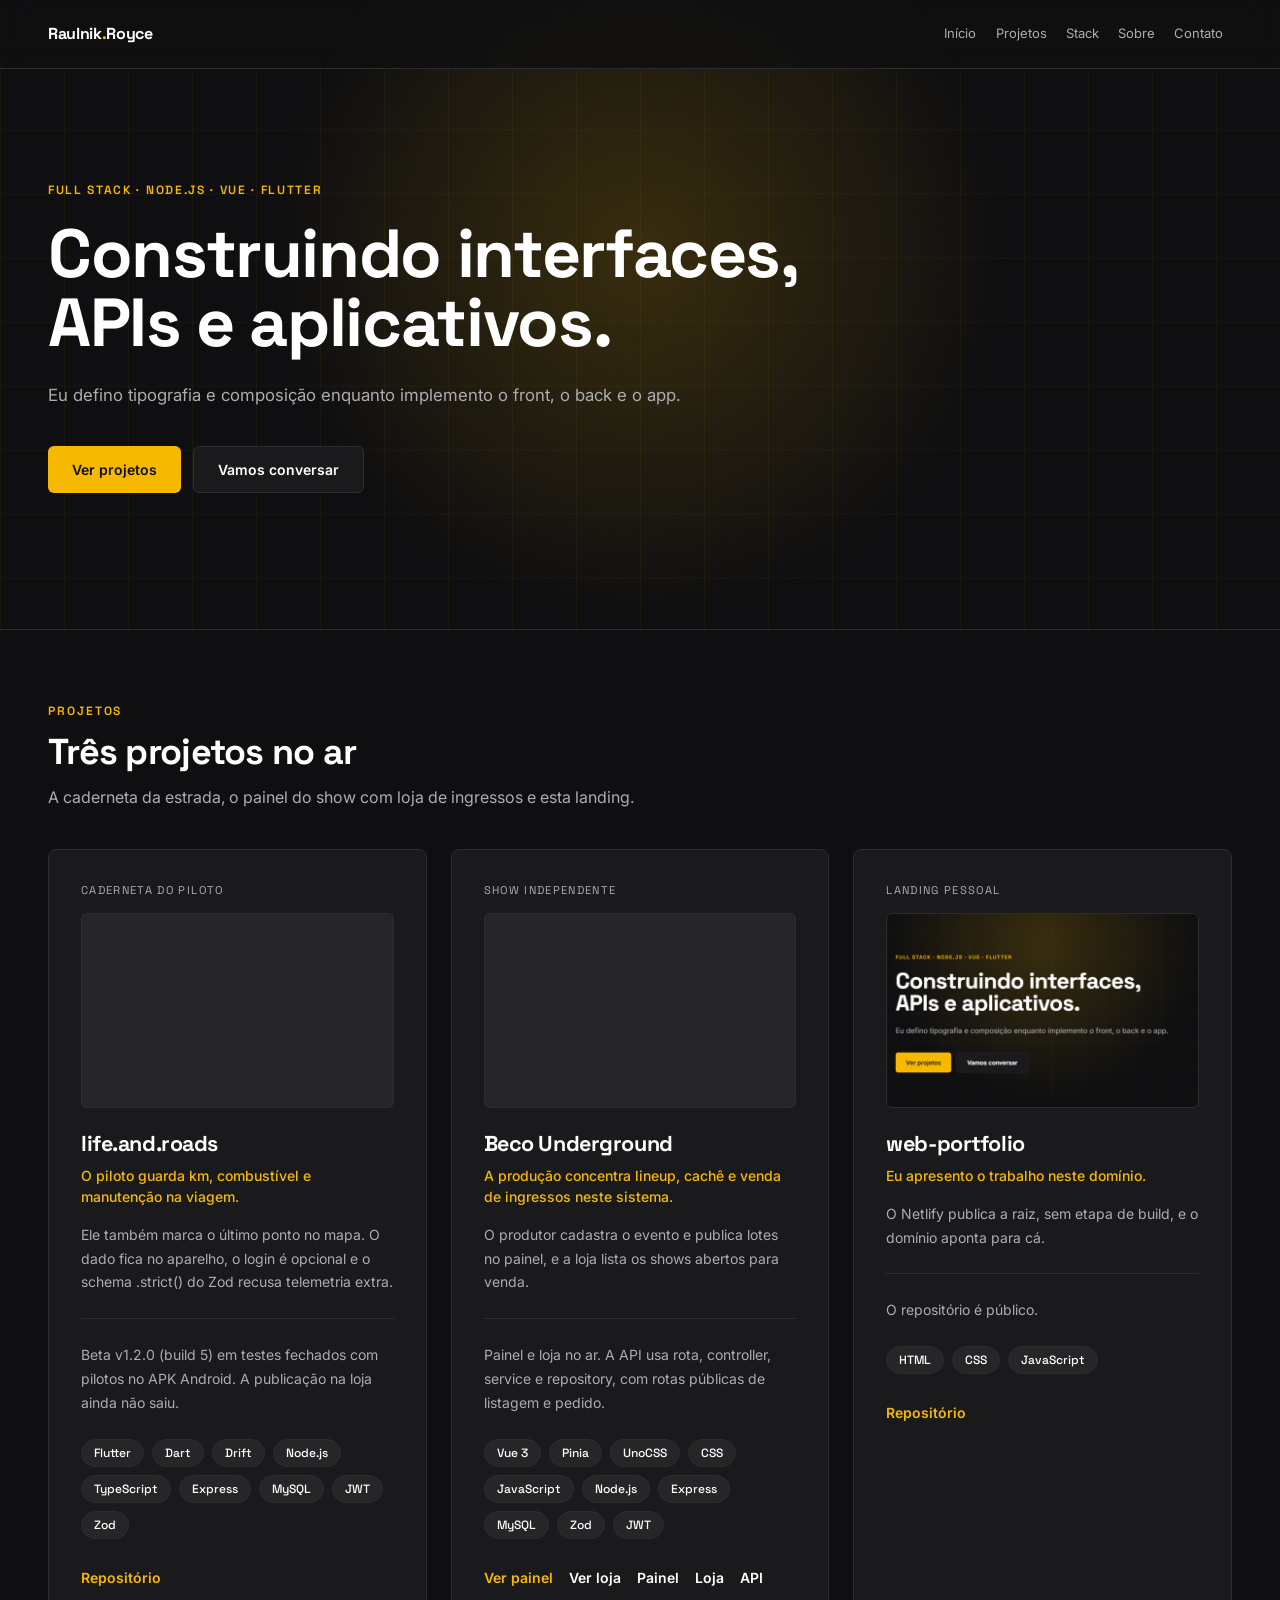
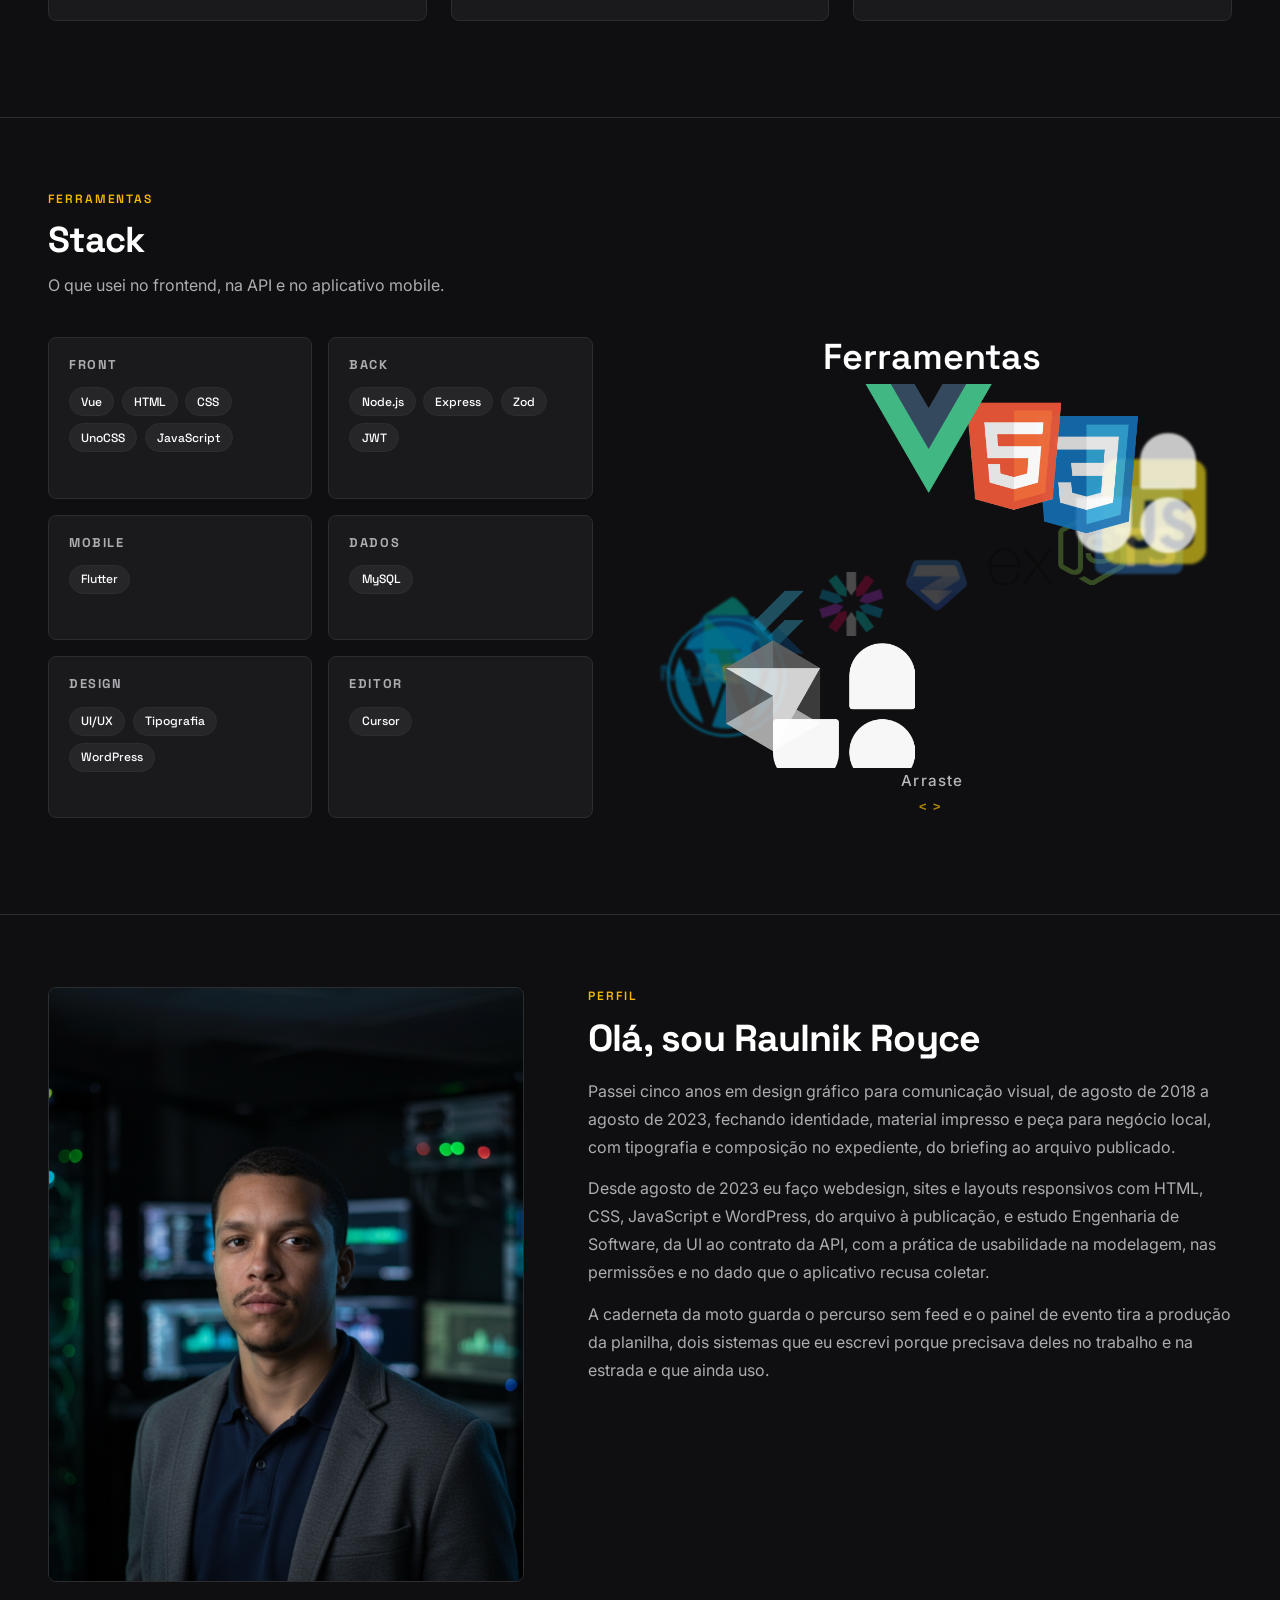
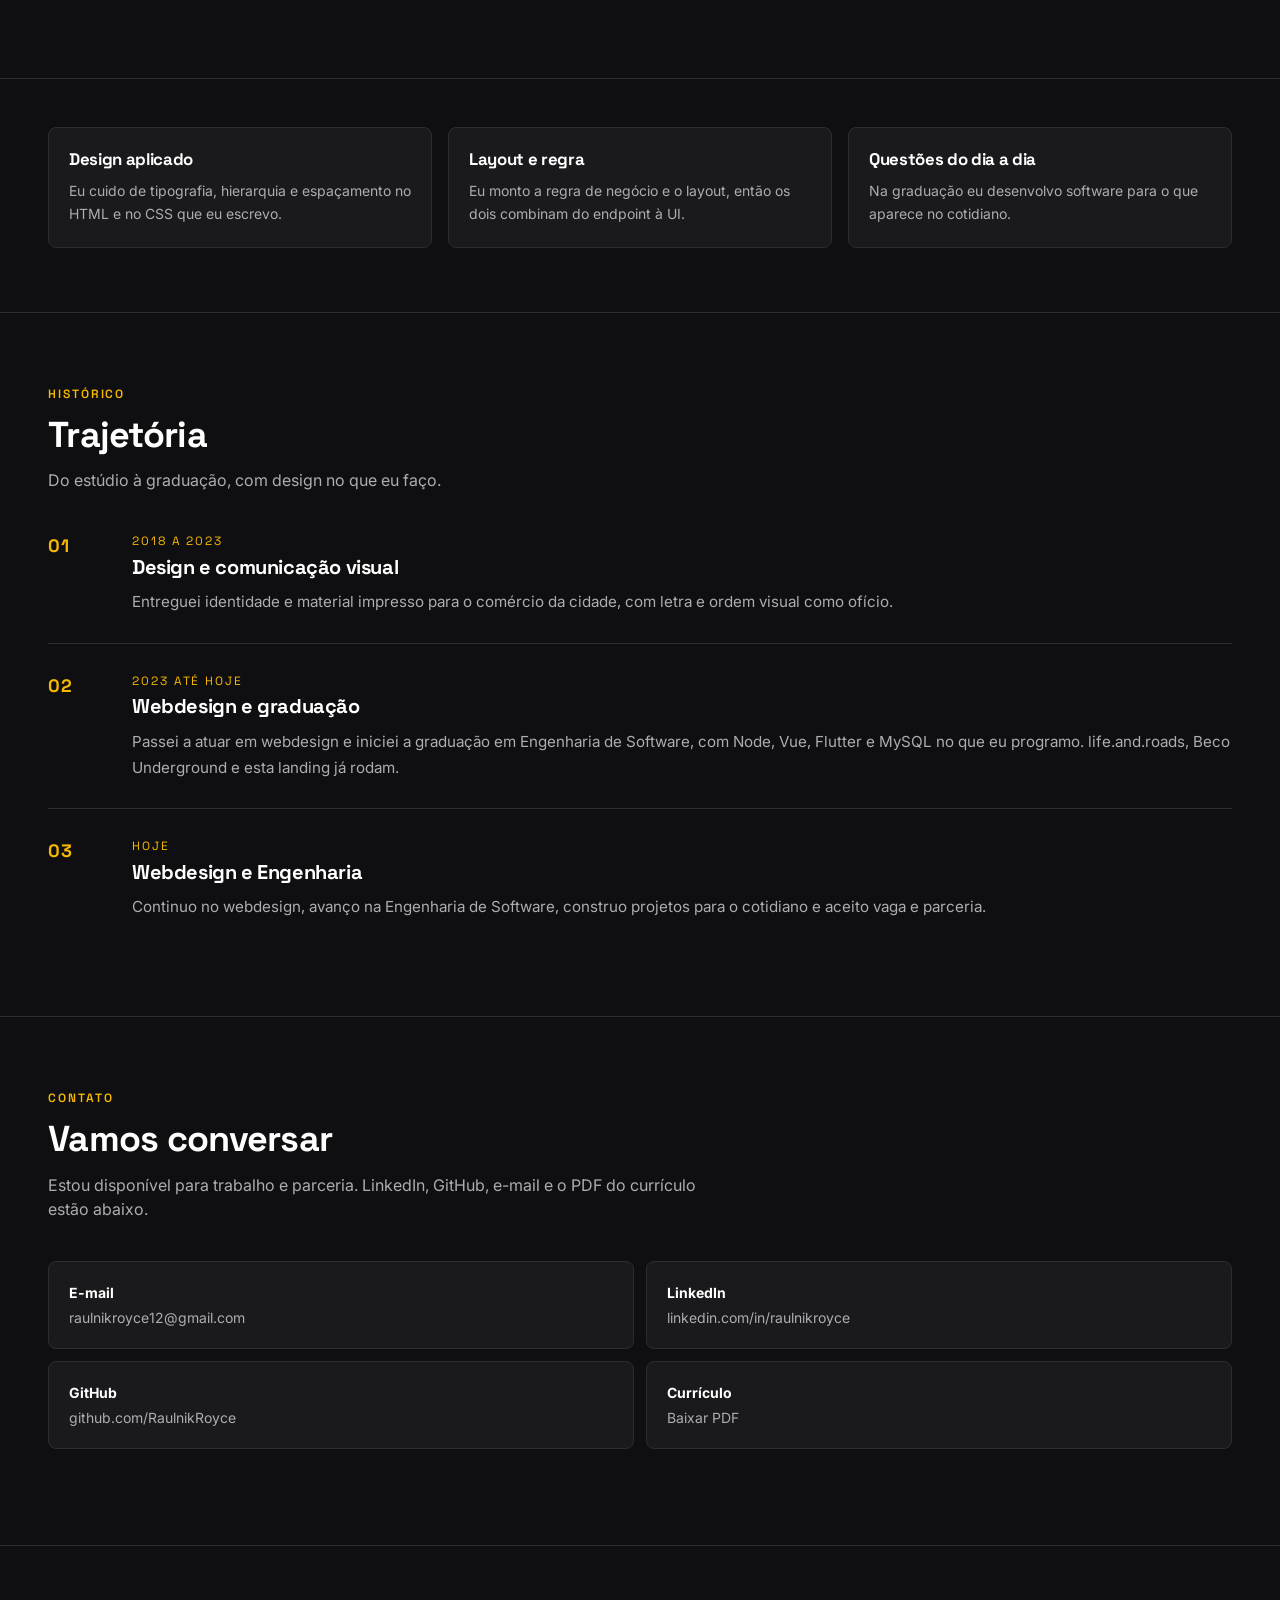
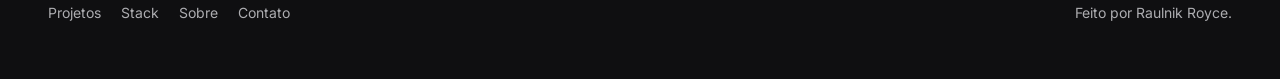
==== index.html @ cbed296b "atualizacao do portfolio" ====
<!doctype html>
<html lang="pt-BR">
  <head>
    <meta charset="utf-8" />
    <meta name="viewport" content="width=device-width, initial-scale=1" />
    <title>Raulnik Royce | Desenvolvedor Full Stack</title>
    <meta
      name="description"
      content="Portfólio de Raulnik Royce, desenvolvedor full stack em Node.js, Vue e Flutter, com cinco anos de design."
    />
    <meta name="author" content="Raulnik Royce" />
    <meta property="og:title" content="Raulnik Royce | Desenvolvedor Full Stack" />
    <meta
      property="og:description"
      content="Portfólio de Raulnik Royce, desenvolvedor full stack em Node.js, Vue e Flutter, com cinco anos de design."
    />
    <meta property="og:type" content="website" />
    <meta property="og:image" content="assets/img/og.svg" />
    <meta name="twitter:card" content="summary_large_image" />
    <link rel="icon" href="assets/img/favicon.svg" type="image/svg+xml" />
    <link rel="preconnect" href="https://fonts.googleapis.com" />
    <link rel="preconnect" href="https://fonts.gstatic.com" crossorigin />
    <link
      href="https://fonts.googleapis.com/css2?family=Inter:wght@400;500;600&family=Space+Grotesk:wght@500;600;700&display=swap"
      rel="stylesheet"
    />
    <link rel="stylesheet" href="assets/css/tokens.css" />
    <link rel="stylesheet" href="assets/css/base.css" />
    <link rel="stylesheet" href="assets/css/layout.css" />
    <link rel="stylesheet" href="assets/css/components.css" />
    <script src="assets/js/main.js" defer></script>
    <script src="assets/js/kit.js" defer></script>
  </head>
  <body>
    <div class="c-spot" aria-hidden="true"></div>
    <a class="u-skip" href="#conteudo">Ir para o conteúdo</a>

    <header class="l-header">
      <div class="l-wrap l-header__bar">
        <a class="c-logo" href="#top">Raulnik<span>.</span>Royce</a>
        <nav class="c-nav" aria-label="Principal">
          <a href="#top">Início</a>
          <a href="#projetos">Projetos</a>
          <a href="#stack">Stack</a>
          <a href="#sobre">Sobre</a>
          <a href="#contato">Contato</a>
        </nav>
        <button
          class="c-icon-btn c-menu-toggle"
          type="button"
          data-menu-toggle
          aria-expanded="false"
          aria-controls="menu-mobile"
          aria-label="Abrir menu"
        >
          <svg class="u-icon c-menu-toggle__open" viewBox="0 0 24 24" fill="none" stroke="currentColor" stroke-width="2" aria-hidden="true">
            <path d="M4 6h16M4 12h16M4 18h16" />
          </svg>
          <svg class="u-icon c-menu-toggle__close" viewBox="0 0 24 24" fill="none" stroke="currentColor" stroke-width="2" aria-hidden="true">
            <path d="M18 6 6 18M6 6l12 12" />
          </svg>
        </button>
      </div>
      <nav class="l-wrap c-menu" id="menu-mobile" data-menu aria-label="Mobile">
        <a href="#top">Início</a>
        <a href="#projetos">Projetos</a>
        <a href="#stack">Stack</a>
        <a href="#sobre">Sobre</a>
        <a href="#contato">Contato</a>
        <div class="c-menu__social">
          <a href="https://www.linkedin.com/in/raulnikroyce" target="_blank" rel="noreferrer noopener">LinkedIn</a>
          <a href="https://github.com/RaulnikRoyce" target="_blank" rel="noreferrer noopener">GitHub</a>
        </div>
      </nav>
    </header>

    <main id="conteudo">
      <section class="l-hero" id="top">
        <div class="l-hero__grid" aria-hidden="true"></div>
        <div class="l-wrap l-hero__inner">
          <p class="c-eyebrow">Full stack · Node.js · Vue · Flutter</p>
          <h1 class="c-hero-title">Construindo interfaces,<br />APIs e aplicativos.</h1>
          <p class="c-lead">
            Eu defino tipografia e composição enquanto implemento o front, o back e o app.
          </p>
          <div class="c-actions">
            <a class="c-btn c-btn--primary" href="#projetos">Ver projetos</a>
            <a class="c-btn c-btn--ghost" href="#contato">Vamos conversar</a>
          </div>
        </div>
      </section>

      <section class="l-section" id="projetos">
        <div class="l-wrap">
          <p class="c-kicker-label">Projetos</p>
          <h2>Três projetos no ar</h2>
          <p class="c-section-lead">A caderneta da estrada, o painel do show com loja de ingressos e esta landing.</p>
          <div class="l-projects">
            <article class="c-card">
              <p class="c-card__kicker">Caderneta do piloto</p>
              <div class="c-shot">
                <iframe
                  src="https://www.youtube.com/embed/o4IHdnsu9cQ?autoplay=1&mute=1&loop=1&playlist=o4IHdnsu9cQ&playsinline=1&rel=0&modestbranding=1"
                  title="Demo do app life.and.roads"
                  loading="lazy"
                  allow="accelerometer; autoplay; clipboard-write; encrypted-media; gyroscope; picture-in-picture; web-share"
                  allowfullscreen
                  referrerpolicy="strict-origin-when-cross-origin"
                ></iframe>
              </div>
              <h3>life.and.roads</h3>
              <p class="c-card__tagline">O piloto guarda km, combustível e manutenção na viagem.</p>
              <p class="c-card__body">
                Ele também marca o último ponto no mapa. O dado fica no aparelho, o login é opcional e o schema .strict()
                do Zod recusa telemetria extra.
              </p>
              <div class="c-meta">
                <p>
                  <span
                    >Beta v1.2.0 (build 5) em testes fechados com pilotos no APK Android. A publicação na loja ainda
                    não saiu.</span
                  >
                </p>
              </div>
              <ul class="c-tags">
                <li>Flutter</li>
                <li>Dart</li>
                <li>Drift</li>
                <li>Node.js</li>
                <li>TypeScript</li>
                <li>Express</li>
                <li>MySQL</li>
                <li>JWT</li>
                <li>Zod</li>
              </ul>
              <div class="c-links">
                <a href="https://github.com/RaulnikRoyce/life-and-roads" target="_blank" rel="noreferrer noopener"
                  >Repositório</a
                >
              </div>
            </article>

            <article class="c-card">
              <p class="c-card__kicker">Show independente</p>
              <div class="c-shot">
                <iframe
                  src="https://www.youtube.com/embed/Vtv73tRbOsM?autoplay=1&mute=1&loop=1&playlist=Vtv73tRbOsM&playsinline=1&rel=0&modestbranding=1"
                  title="Demo do painel Beco Underground"
                  loading="lazy"
                  allow="accelerometer; autoplay; clipboard-write; encrypted-media; gyroscope; picture-in-picture; web-share"
                  allowfullscreen
                  referrerpolicy="strict-origin-when-cross-origin"
                ></iframe>
              </div>
              <h3>Beco Underground</h3>
              <p class="c-card__tagline">A produção concentra lineup, cachê e venda de ingressos neste sistema.</p>
              <p class="c-card__body">
                O produtor cadastra o evento e publica lotes no painel, e a loja lista os shows abertos para venda.
              </p>
              <div class="c-meta">
                <p>
                  <span
                    >Painel e loja no ar. A API usa rota, controller, service e repository, com rotas públicas de
                    listagem e pedido.</span
                  >
                </p>
              </div>
              <ul class="c-tags">
                <li>Vue 3</li>
                <li>Pinia</li>
                <li>UnoCSS</li>
                <li>CSS</li>
                <li>JavaScript</li>
                <li>Node.js</li>
                <li>Express</li>
                <li>MySQL</li>
                <li>Zod</li>
                <li>JWT</li>
              </ul>
              <div class="c-links">
                <a href="https://demo.raulnikroyce.dev/" target="_blank" rel="noreferrer noopener">Ver painel</a>
                <a href="https://ingressosbeco.raulnikroyce.dev/" target="_blank" rel="noreferrer noopener"
                  >Ver loja</a
                >
                <a
                  href="https://github.com/RaulnikRoyce/frontend-beco-underground"
                  target="_blank"
                  rel="noreferrer noopener"
                  >Painel</a
                >
                <a
                  href="https://github.com/RaulnikRoyce/frontend-beco-ingressos"
                  target="_blank"
                  rel="noreferrer noopener"
                  >Loja</a
                >
                <a href="https://github.com/RaulnikRoyce/api-beco-underground" target="_blank" rel="noreferrer noopener"
                  >API</a
                >
              </div>
            </article>

            <article class="c-card">
              <p class="c-card__kicker">Landing pessoal</p>
              <div class="c-shot">
                <img
                  src="assets/img/web-portfolio.png"
                  alt="Hero do portfólio de Raulnik Royce"
                  width="1280"
                  height="800"
                />
              </div>
              <h3>web-portfolio</h3>
              <p class="c-card__tagline">Eu apresento o trabalho neste domínio.</p>
              <p class="c-card__body">O Netlify publica a raiz, sem etapa de build, e o domínio aponta para cá.</p>
              <div class="c-meta">
                <p>
                  <span>O repositório é público.</span>
                </p>
              </div>
              <ul class="c-tags">
                <li>HTML</li>
                <li>CSS</li>
                <li>JavaScript</li>
              </ul>
              <div class="c-links">
                <a href="https://github.com/RaulnikRoyce/web-portfolio" target="_blank" rel="noreferrer noopener"
                  >Repositório</a
                >
              </div>
            </article>
          </div>
        </div>
      </section>

      <section class="l-section" id="stack">
        <div class="l-wrap">
          <p class="c-kicker-label">Ferramentas</p>
          <h2>Stack</h2>
          <p class="c-section-lead">O que usei no frontend, na API e no aplicativo mobile.</p>
          <div class="l-stack-row">
            <div class="l-stack">
              <article class="c-stack-group">
                <h3>Front</h3>
                <ul class="c-chips">
                  <li>Vue</li>
                  <li>HTML</li>
                  <li>CSS</li>
                  <li>UnoCSS</li>
                  <li>JavaScript</li>
                </ul>
              </article>
              <article class="c-stack-group">
                <h3>Back</h3>
                <ul class="c-chips">
                  <li>Node.js</li>
                  <li>Express</li>
                  <li>Zod</li>
                  <li>JWT</li>
                </ul>
              </article>
              <article class="c-stack-group">
                <h3>Mobile</h3>
                <ul class="c-chips">
                  <li>Flutter</li>
                </ul>
              </article>
              <article class="c-stack-group">
                <h3>Dados</h3>
                <ul class="c-chips">
                  <li>MySQL</li>
                </ul>
              </article>
              <article class="c-stack-group">
                <h3>Design</h3>
                <ul class="c-chips">
                  <li>UI/UX</li>
                  <li>Tipografia</li>
                  <li>WordPress</li>
                </ul>
              </article>
              <article class="c-stack-group">
                <h3>Editor</h3>
                <ul class="c-chips">
                  <li>Cursor</li>
                </ul>
              </article>
            </div>
            <div class="c-toolkit" role="group" aria-label="Ferramentas em espiral. Arraste para girar.">
              <p class="c-toolkit__title">Ferramentas</p>
              <div class="c-kit c-kit--wide" data-kit="stack">
                <canvas width="720" height="430" aria-hidden="true"></canvas>
              </div>
              <p class="c-kit__hint">Arraste</p>
              <p class="c-kit__mark" aria-hidden="true">&lt;&gt;</p>
            </div>
          </div>
        </div>
      </section>

      <section class="l-section" id="sobre">
        <div class="l-wrap l-about">
          <figure class="c-portrait">
            <img
              src="assets/img/portrait.jpg"
              alt="Raulnik Royce"
              width="640"
              height="800"
              data-portrait
            />
            <figcaption class="c-portrait__fallback" aria-hidden="true">RR</figcaption>
          </figure>
          <div>
            <p class="c-kicker-label">Perfil</p>
            <h2>Olá, sou Raulnik Royce</h2>
            <p class="c-prose">
              Passei cinco anos em design gráfico para comunicação visual, de agosto de 2018 a agosto de 2023, fechando
              identidade, material impresso e peça para negócio local, com tipografia e composição no expediente, do
              briefing ao arquivo publicado.
            </p>
            <p class="c-prose">
              Desde agosto de 2023 eu faço webdesign, sites e layouts responsivos com HTML, CSS, JavaScript e WordPress,
              do arquivo à publicação, e estudo Engenharia de Software, da UI ao contrato da API, com a prática de
              usabilidade na modelagem, nas permissões e no dado que o aplicativo recusa coletar.
            </p>
            <p class="c-prose">
              A caderneta da moto guarda o percurso sem feed e o painel de evento tira a produção da planilha, dois
              sistemas que eu escrevi porque precisava deles no trabalho e na estrada e que ainda uso.
            </p>
          </div>
        </div>
      </section>

      <section class="l-section l-section--tight">
        <div class="l-wrap">
          <ul class="l-pillars">
            <li class="c-pillar">
              <h3>Design aplicado</h3>
              <p>Eu cuido de tipografia, hierarquia e espaçamento no HTML e no CSS que eu escrevo.</p>
            </li>
            <li class="c-pillar">
              <h3>Layout e regra</h3>
              <p>Eu monto a regra de negócio e o layout, então os dois combinam do endpoint à UI.</p>
            </li>
            <li class="c-pillar">
              <h3>Questões do dia a dia</h3>
              <p>Na graduação eu desenvolvo software para o que aparece no cotidiano.</p>
            </li>
          </ul>
        </div>
      </section>

      <section class="l-section" id="trajetoria">
        <div class="l-wrap">
          <p class="c-kicker-label">Histórico</p>
          <h2>Trajetória</h2>
          <p class="c-section-lead">Do estúdio à graduação, com design no que eu faço.</p>
          <ol class="c-path">
            <li>
              <span class="c-path__index">01</span>
              <div>
                <p class="c-period">2018 a 2023</p>
                <h3>Design e comunicação visual</h3>
                <p>
                  Entreguei identidade e material impresso para o comércio da cidade, com letra e ordem visual como
                  ofício.
                </p>
              </div>
            </li>
            <li>
              <span class="c-path__index">02</span>
              <div>
                <p class="c-period">2023 até hoje</p>
                <h3>Webdesign e graduação</h3>
                <p>
                  Passei a atuar em webdesign e iniciei a graduação em Engenharia de Software, com Node, Vue, Flutter e
                  MySQL no que eu programo. life.and.roads, Beco Underground e esta landing já rodam.
                </p>
              </div>
            </li>
            <li>
              <span class="c-path__index">03</span>
              <div>
                <p class="c-period">Hoje</p>
                <h3>Webdesign e Engenharia</h3>
                <p>
                  Continuo no webdesign, avanço na Engenharia de Software, construo projetos para o cotidiano e aceito
                  vaga e parceria.
                </p>
              </div>
            </li>
          </ol>
        </div>
      </section>

      <section class="l-section" id="contato">
        <div class="l-wrap">
          <p class="c-kicker-label">Contato</p>
          <h2>Vamos conversar</h2>
          <p class="c-section-lead">
            Estou disponível para trabalho e parceria. LinkedIn, GitHub, e-mail e o PDF do currículo estão abaixo.
          </p>
          <ul class="l-contact">
            <li>
              <a class="c-channel" href="mailto:raulnikroyce12@gmail.com">
                <strong>E-mail</strong>
                <span>raulnikroyce12@gmail.com</span>
              </a>
            </li>
            <li>
              <a
                class="c-channel"
                href="https://www.linkedin.com/in/raulnikroyce"
                target="_blank"
                rel="noreferrer noopener"
              >
                <strong>LinkedIn</strong>
                <span>linkedin.com/in/raulnikroyce</span>
              </a>
            </li>
            <li>
              <a class="c-channel" href="https://github.com/RaulnikRoyce" target="_blank" rel="noreferrer noopener">
                <strong>GitHub</strong>
                <span>github.com/RaulnikRoyce</span>
              </a>
            </li>
            <li>
              <a class="c-channel" href="assets/docs/curriculo.pdf" download="curriculo-raulnik-royce.pdf">
                <strong>Currículo</strong>
                <span>Baixar PDF</span>
              </a>
            </li>
          </ul>
        </div>
      </section>
    </main>

    <footer class="l-footer">
      <div class="l-wrap l-footer__inner">
        <nav class="c-foot-nav" aria-label="Rodapé">
          <a href="#projetos">Projetos</a>
          <a href="#stack">Stack</a>
          <a href="#sobre">Sobre</a>
          <a href="#contato">Contato</a>
        </nav>
        <p class="c-copy">Feito por Raulnik Royce.</p>
      </div>
    </footer>
  </body>
</html>
---- assets/css/tokens.css ----
:root {
  --font-sans: "Inter", ui-sans-serif, system-ui, sans-serif;
  --font-display: "Space Grotesk", ui-sans-serif, system-ui, sans-serif;
  --radius: 0.5rem;
  --background: oklch(0.17 0.004 285);
  --foreground: oklch(1 0 0);
  --card: oklch(0.22 0.005 285);
  --primary: oklch(0.82 0.17 84);
  --primary-foreground: oklch(0.17 0.004 285);
  --secondary: oklch(0.27 0.005 285);
  --muted: oklch(0.75 0.005 285);
  --border: oklch(0.3 0.005 285);
  --shadow-glow:
    0 0 0 1px color-mix(in oklab, var(--primary) 45%, transparent),
    0 12px 40px -12px color-mix(in oklab, var(--primary) 40%, transparent);
  --grid-line: color-mix(in oklab, var(--primary) 8%, transparent);
  --spot-x: 50%;
  --spot-y: 28%;
  --grid-shift-x: 0px;
  --grid-shift-y: 0px;
  --space: 1.25rem;
  --max: 74rem;
}
---- assets/css/base.css ----
*,
*::before,
*::after {
  box-sizing: border-box;
}

* {
  margin: 0;
}

html {
  scroll-behavior: smooth;
  scroll-padding-top: 4.75rem;
}

body {
  min-height: 100vh;
  background: var(--background);
  color: var(--foreground);
  font-family: var(--font-sans);
  font-size: 1rem;
  line-height: 1.5;
  -webkit-font-smoothing: antialiased;
}

img,
svg {
  display: block;
  max-width: 100%;
}

a {
  color: inherit;
  text-decoration: none;
}

button {
  font: inherit;
  color: inherit;
  background: none;
  border: 0;
  cursor: pointer;
}

ul,
ol {
  list-style: none;
  padding: 0;
}

h1,
h2,
h3 {
  font-family: var(--font-display);
  font-weight: 700;
  letter-spacing: -0.02em;
  line-height: 1.15;
}

:focus-visible {
  outline: 2px solid var(--primary);
  outline-offset: 3px;
}

.u-skip {
  position: absolute;
  left: 0.75rem;
  top: -4rem;
  z-index: 100;
  padding: 0.5rem 0.75rem;
  border-radius: 0.375rem;
  background: var(--primary);
  color: var(--primary-foreground);
  font-size: 0.875rem;
  font-weight: 600;
}

.u-skip:focus {
  top: 0.75rem;
}

.l-header,
main,
.l-footer {
  position: relative;
  z-index: 1;
}

.l-header {
  z-index: 50;
}

.u-icon {
  width: 1rem;
  height: 1rem;
  flex-shrink: 0;
}
---- assets/css/layout.css ----
.l-wrap {
  width: min(100% - (var(--space) * 2), var(--max));
  margin-inline: auto;
}

.l-header {
  position: sticky;
  top: 0;
  z-index: 50;
  border-bottom: 1px solid var(--border);
  background: color-mix(in oklab, var(--background) 80%, transparent);
  backdrop-filter: blur(12px);
}

.l-header__bar {
  display: flex;
  align-items: center;
  justify-content: space-between;
  gap: 1rem;
  padding-block: 1rem;
}

.l-hero {
  position: relative;
  overflow: hidden;
  border-bottom: 1px solid var(--border);
  padding-block: 5.5rem 7rem;
}

.l-hero__grid {
  pointer-events: none;
  position: absolute;
  inset: 0;
  opacity: 0.7;
  background-image:
    linear-gradient(to right, var(--grid-line) 1px, transparent 1px),
    linear-gradient(to bottom, var(--grid-line) 1px, transparent 1px);
  background-size: 64px 64px;
  background-position: var(--grid-shift-x) var(--grid-shift-y);
}

.l-hero__inner {
  position: relative;
}

.l-section {
  border-bottom: 1px solid var(--border);
  padding-block: 4.5rem 6rem;
}

.l-section h2 {
  font-size: clamp(1.75rem, 3vw, 2.25rem);
}

.l-section--tight {
  padding-block: 3rem 4rem;
}

.l-about {
  display: grid;
  gap: 2.5rem;
}

.l-about h2 {
  font-size: clamp(1.75rem, 3vw, 2.35rem);
}

.l-pillars {
  display: grid;
  gap: 1rem;
}

.l-stack {
  display: grid;
  gap: 1rem;
}

.l-stack-row {
  display: grid;
  gap: 2rem;
  margin-top: 2.5rem;
}

.l-projects {
  display: grid;
  gap: 1.5rem;
  margin-top: 2.5rem;
}

.l-contact {
  display: grid;
  gap: 0.75rem;
  margin-top: 2.5rem;
}

.l-footer {
  padding-block: 3.5rem;
}

.l-footer__inner {
  display: flex;
  flex-direction: column;
  gap: 1.5rem;
}

@media (min-width: 40rem) {
  .l-hero {
    padding-block: 7rem 8.5rem;
  }

  .l-pillars {
    grid-template-columns: repeat(3, 1fr);
  }

  .l-stack {
    grid-template-columns: repeat(2, 1fr);
  }

  .l-footer__inner {
    flex-direction: row;
    align-items: center;
    justify-content: space-between;
  }

  .l-contact {
    grid-template-columns: repeat(2, 1fr);
  }
}

@media (min-width: 64rem) {
  .l-about {
    grid-template-columns: minmax(16rem, 0.85fr) 1.15fr;
    align-items: start;
    gap: 4rem;
  }

  .l-stack-row {
    grid-template-columns: minmax(0, 1fr) minmax(0, 1.1fr);
    align-items: stretch;
    gap: 2.5rem;
  }

  .l-stack-row .l-stack {
    grid-template-columns: repeat(2, 1fr);
  }

  .l-projects {
    grid-template-columns: repeat(3, 1fr);
  }
}

@media (prefers-reduced-motion: reduce) {
  .l-hero__grid {
    background-position: 0 0;
  }
}
---- assets/css/components.css ----
.c-logo {
  font-family: var(--font-display);
  font-size: 1rem;
  font-weight: 700;
  letter-spacing: -0.02em;
}

.c-spot {
  pointer-events: none;
  position: fixed;
  inset: 0;
  z-index: 0;
  background: radial-gradient(
    40rem circle at var(--spot-x) var(--spot-y),
    color-mix(in oklab, var(--primary) 18%, transparent),
    transparent 58%
  );
}

.c-logo span {
  color: var(--primary);
}

.c-nav {
  display: none;
  align-items: center;
  gap: 0.1rem;
}

.c-nav a {
  padding: 0.5rem 0.55rem;
  color: var(--muted);
  font-size: 0.8125rem;
  transition: color 0.15s ease;
}

.c-nav a:hover {
  color: var(--primary);
}

.c-icon-btn {
  display: inline-flex;
  width: 2.25rem;
  height: 2.25rem;
  align-items: center;
  justify-content: center;
  border: 1px solid var(--border);
  border-radius: 0.375rem;
  color: var(--muted);
  transition:
    color 0.15s ease,
    border-color 0.15s ease;
}

.c-icon-btn:hover {
  color: var(--primary);
  border-color: var(--primary);
}

.c-menu-toggle {
  display: inline-flex;
}

.c-menu-toggle__close {
  display: none;
}

.c-menu-toggle[aria-expanded="true"] .c-menu-toggle__open {
  display: none;
}

.c-menu-toggle[aria-expanded="true"] .c-menu-toggle__close {
  display: block;
}

.c-menu {
  display: none;
  flex-direction: column;
  border-top: 1px solid var(--border);
  padding-block: 0.75rem 1rem;
}

.c-menu.is-open {
  display: flex;
}

.c-menu a {
  padding: 0.75rem 0.5rem;
  color: var(--muted);
  font-size: 0.875rem;
}

.c-menu a:hover {
  color: var(--primary);
}

.c-menu__social {
  display: flex;
  gap: 0.5rem;
  padding: 0.5rem;
}

.c-badge {
  display: inline-flex;
  align-items: center;
  gap: 0.5rem;
  padding: 0.25rem 0.75rem;
  border: 1px solid var(--border);
  border-radius: 999px;
  background: var(--card);
  color: var(--muted);
  font-size: 0.75rem;
  font-weight: 500;
  letter-spacing: 0.06em;
  text-transform: uppercase;
}

.c-badge .u-icon {
  color: var(--primary);
}

.c-eyebrow {
  font-family: var(--font-display);
  font-size: 0.75rem;
  font-weight: 600;
  letter-spacing: 0.14em;
  text-transform: uppercase;
  color: var(--primary);
}

.c-hero-title {
  max-width: 24ch;
  margin-top: 1.25rem;
  font-size: clamp(2.35rem, 7vw, 4.25rem);
  line-height: 1.02;
}

.c-kicker-label {
  font-family: var(--font-display);
  font-size: 0.75rem;
  font-weight: 600;
  letter-spacing: 0.16em;
  text-transform: uppercase;
  color: var(--primary);
  margin-bottom: 0.75rem;
}

.c-prose {
  margin-top: 1rem;
  color: var(--muted);
  font-size: 1rem;
  line-height: 1.75;
}

.c-prose + .c-prose {
  margin-top: 0.85rem;
}

.c-portrait {
  position: relative;
  overflow: hidden;
  margin: 0;
  max-width: 22rem;
  aspect-ratio: 4 / 5;
  border: 1px solid var(--border);
  border-radius: 0.5rem;
  background: var(--secondary);
}

.c-portrait img {
  width: 100%;
  height: 100%;
  object-fit: cover;
}

.c-portrait.is-fallback img {
  display: none;
}

.c-portrait__fallback {
  display: none;
  position: absolute;
  inset: 0;
  place-items: center;
  font-family: var(--font-display);
  font-size: 4rem;
  font-weight: 700;
  color: var(--primary);
  background-image:
    linear-gradient(to right, var(--grid-line) 1px, transparent 1px),
    linear-gradient(to bottom, var(--grid-line) 1px, transparent 1px);
  background-size: 48px 48px;
}

.c-portrait.is-fallback .c-portrait__fallback {
  display: grid;
}

.c-pillar {
  padding: 1.35rem 1.25rem;
  border: 1px solid var(--border);
  border-radius: 0.5rem;
  background: var(--card);
}

.c-pillar h3 {
  font-size: 1.05rem;
}

.c-pillar p {
  margin-top: 0.6rem;
  color: var(--muted);
  font-size: 0.875rem;
  line-height: 1.65;
}

.c-stack-group {
  padding: 1.25rem;
  border: 1px solid var(--border);
  border-radius: 0.5rem;
  background: var(--card);
}

.c-stack-group h3 {
  font-size: 0.8rem;
  font-family: var(--font-display);
  letter-spacing: 0.12em;
  text-transform: uppercase;
  color: var(--muted);
}

.c-chips {
  display: flex;
  flex-wrap: wrap;
  gap: 0.45rem;
  margin-top: 0.9rem;
}

.c-chips li {
  padding: 0.28rem 0.7rem;
  border: 1px solid var(--border);
  border-radius: 999px;
  background: var(--secondary);
  font-family: var(--font-display);
  font-size: 0.75rem;
  font-weight: 500;
}

.c-card__kicker {
  font-family: var(--font-display);
  font-size: 0.7rem;
  letter-spacing: 0.12em;
  text-transform: uppercase;
  color: var(--muted);
  margin-bottom: 0.85rem;
}

.c-path {
  display: grid;
  gap: 0;
  margin-top: 2.5rem;
}

.c-path li {
  display: grid;
  gap: 0.75rem;
  padding-block: 1.75rem;
  border-bottom: 1px solid var(--border);
}

.c-path li:first-child {
  padding-top: 0;
}

.c-path li:last-child {
  padding-bottom: 0;
  border-bottom: 0;
}

.c-path__index {
  font-family: var(--font-display);
  font-size: 1.125rem;
  font-weight: 700;
  letter-spacing: 0.08em;
  color: var(--primary);
}

.c-path .c-period {
  font-family: var(--font-display);
  font-size: 0.75rem;
  letter-spacing: 0.16em;
  text-transform: uppercase;
  color: var(--primary);
}

.c-path h3 {
  margin-top: 0.35rem;
  font-size: 1.25rem;
}

.c-path p:not(.c-period) {
  margin-top: 0.65rem;
  color: var(--muted);
  font-size: 0.95rem;
  line-height: 1.7;
}

.c-lead {
  max-width: 42rem;
  margin-top: 1.5rem;
  color: var(--muted);
  font-size: 1.05rem;
  line-height: 1.7;
}

.c-actions {
  display: flex;
  flex-wrap: wrap;
  gap: 0.75rem;
  margin-top: 2.25rem;
}

.c-btn {
  display: inline-flex;
  align-items: center;
  gap: 0.5rem;
  padding: 0.75rem 1.5rem;
  border-radius: 0.375rem;
  font-size: 0.875rem;
  font-weight: 600;
  transition:
    transform 0.2s ease,
    filter 0.2s ease,
    border-color 0.2s ease,
    color 0.2s ease,
    box-shadow 0.2s ease;
}

.c-btn:hover {
  transform: translateY(-2px);
}

.c-btn--primary {
  background: var(--primary);
  color: var(--primary-foreground);
}

.c-btn--primary:hover {
  filter: brightness(1.1);
  box-shadow: var(--shadow-glow);
}

.c-btn--ghost {
  border: 1px solid var(--border);
  background: var(--card);
}

.c-btn--ghost:hover {
  border-color: var(--primary);
  color: var(--primary);
}

.c-kicker {
  display: flex;
  align-items: center;
  gap: 0.75rem;
}

.c-kicker .u-icon {
  color: var(--primary);
}

.c-kicker h2 {
  font-size: clamp(1.5rem, 3vw, 1.875rem);
}

.c-section-lead {
  max-width: 42rem;
  margin-top: 0.75rem;
  color: var(--muted);
}

.c-card {
  display: flex;
  flex-direction: column;
  padding: 1.5rem;
  border: 1px solid var(--border);
  border-radius: 0.5rem;
  background: var(--card);
  transition:
    transform 0.2s ease,
    border-color 0.2s ease,
    box-shadow 0.2s ease;
}

.c-card:hover {
  transform: translateY(-4px);
  border-color: color-mix(in oklab, var(--primary) 60%, var(--border));
  box-shadow: var(--shadow-glow);
}

.c-card:has(.c-kit:hover),
.c-card.is-dragging,
.c-card.is-dragging:hover {
  transform: none;
}

.c-shot {
  position: relative;
  overflow: hidden;
  aspect-ratio: 16 / 10;
  margin-bottom: 1.5rem;
  border: 1px solid var(--border);
  border-radius: 0.375rem;
  background: var(--secondary);
}

.c-shot img,
.c-shot iframe {
  position: absolute;
  inset: 0;
  width: 100%;
  height: 100%;
  border: 0;
  object-fit: cover;
  object-position: center top;
}

.c-shot__grid {
  position: absolute;
  inset: 0;
  opacity: 0.8;
  background-image:
    linear-gradient(to right, var(--grid-line) 1px, transparent 1px),
    linear-gradient(to bottom, var(--grid-line) 1px, transparent 1px);
  background-size: 64px 64px;
}

.c-shot__body {
  position: relative;
  display: flex;
  height: 100%;
  flex-direction: column;
  justify-content: space-between;
  padding: 1rem;
}

.c-shot__label {
  font-family: var(--font-display);
  font-size: 0.625rem;
  letter-spacing: 0.16em;
  text-transform: uppercase;
  color: var(--primary);
}

.c-shot__name {
  font-family: var(--font-display);
  font-size: 1.125rem;
  font-weight: 700;
}

.c-card h3 {
  font-size: 1.35rem;
}

.c-card__tagline {
  margin-top: 0.5rem;
  color: var(--primary);
  font-size: 0.875rem;
  font-weight: 500;
}

.c-card__body {
  margin-top: 1rem;
  color: var(--muted);
  font-size: 0.875rem;
  line-height: 1.7;
}

.c-meta {
  margin-top: 1.5rem;
  padding-top: 1.5rem;
  border-top: 1px solid var(--border);
  display: grid;
  gap: 0.75rem;
}

.c-meta p {
  display: flex;
  gap: 0.75rem;
  color: var(--muted);
  font-size: 0.875rem;
  line-height: 1.7;
}

.c-meta .u-icon {
  margin-top: 0.2rem;
  color: var(--primary);
}

.c-meta strong {
  color: var(--foreground);
  font-weight: 600;
}

.c-tags {
  display: flex;
  flex-wrap: wrap;
  gap: 0.5rem;
  margin-top: 1.5rem;
}

.c-tags li {
  padding: 0.25rem 0.75rem;
  border: 1px solid var(--border);
  border-radius: 999px;
  background: var(--secondary);
  font-family: var(--font-display);
  font-size: 0.75rem;
  font-weight: 500;
}

.c-kit {
  position: relative;
  overflow: hidden;
  height: 11rem;
  margin-top: 1.25rem;
  border: 1px solid var(--border);
  border-radius: 0.375rem;
  background: var(--secondary);
  background-image:
    linear-gradient(to right, var(--grid-line) 1px, transparent 1px),
    linear-gradient(to bottom, var(--grid-line) 1px, transparent 1px);
  background-size: 32px 32px;
}

.c-toolkit {
  display: flex;
  flex-direction: column;
  min-height: 22rem;
}

.c-toolkit__title {
  position: relative;
  z-index: 1;
  margin: 0;
  pointer-events: none;
  text-align: center;
  font-family: var(--font-display);
  font-size: clamp(1.75rem, 3vw, 2.25rem);
  font-weight: 600;
  line-height: 1.15;
  color: var(--foreground);
}

.c-kit--wide {
  flex: 1 1 auto;
  height: 24rem;
  min-height: 24rem;
  margin-top: 0.35rem;
  border: 0;
  border-radius: 0;
  background: none;
}

.c-kit canvas {
  position: absolute;
  top: 0;
  left: 0;
  width: 100%;
  height: 100%;
  opacity: 1;
  touch-action: pan-y;
  cursor: grab;
  -webkit-mask-image: linear-gradient(
    to right,
    transparent 0%,
    #000 4%,
    #000 96%,
    transparent 100%
  );
  mask-image: linear-gradient(
    to right,
    transparent 0%,
    #000 4%,
    #000 96%,
    transparent 100%
  );
}

.c-kit canvas:active {
  cursor: grabbing;
}

.c-kit__hint {
  display: none;
  margin: 0.15rem 0 0;
  pointer-events: none;
  text-align: center;
  font-family: var(--font-sans);
  font-size: 0.95rem;
  font-weight: 500;
  letter-spacing: 0.08em;
  color: color-mix(in oklab, var(--foreground) 70%, transparent);
}

.c-kit__mark {
  display: none;
  margin: 0.15rem 0 0;
  pointer-events: none;
  text-align: center;
  font-family: var(--font-display);
  font-size: 0.95rem;
  font-weight: 500;
  letter-spacing: 0.35em;
  color: color-mix(in oklab, var(--primary) 70%, transparent);
}

@media (hover: hover) and (pointer: fine) {
  .c-kit__hint,
  .c-kit__mark {
    display: block;
  }
}

@media (prefers-reduced-motion: reduce) {
  .c-kit__hint,
  .c-kit__mark {
    display: none;
  }
}

.c-links {
  display: flex;
  flex-wrap: wrap;
  gap: 1rem;
  margin-top: 1.75rem;
}

.c-links a {
  display: inline-flex;
  align-items: center;
  gap: 0.4rem;
  font-size: 0.875rem;
  font-weight: 600;
}

.c-links a:first-child {
  color: var(--primary);
}

.c-links a:hover {
  color: var(--primary);
}

.c-timeline {
  margin-top: 2.5rem;
  padding-left: 1.5rem;
  border-left: 1px solid var(--border);
  display: grid;
  gap: 2rem;
}

.c-timeline li {
  position: relative;
}

.c-timeline li::before {
  content: "";
  position: absolute;
  top: 0.4rem;
  left: -1.72rem;
  width: 0.75rem;
  height: 0.75rem;
  border: 2px solid var(--primary);
  border-radius: 999px;
  background: var(--background);
}

.c-timeline time,
.c-timeline .c-period {
  display: block;
  font-family: var(--font-display);
  font-size: 0.75rem;
  letter-spacing: 0.16em;
  text-transform: uppercase;
  color: var(--primary);
}

.c-timeline h3 {
  margin-top: 0.25rem;
  font-size: 1.125rem;
}

.c-timeline p {
  margin-top: 0.5rem;
  color: var(--muted);
  font-size: 0.875rem;
  line-height: 1.7;
}

.c-skills-title {
  font-family: var(--font-display);
  font-size: 0.875rem;
  letter-spacing: 0.16em;
  text-transform: uppercase;
  color: var(--muted);
}

.c-skills {
  display: grid;
  grid-template-columns: 1fr 1fr;
  gap: 0.75rem;
  margin-top: 1.5rem;
}

.c-skills li {
  display: flex;
  min-width: 0;
  align-items: center;
  gap: 0.75rem;
  padding: 1rem;
  border: 1px solid var(--border);
  border-radius: 0.5rem;
  background: var(--card);
  font-size: 0.875rem;
  font-weight: 500;
  transition:
    transform 0.2s ease,
    border-color 0.2s ease;
}

.c-skills li:hover {
  transform: translateY(-2px);
  border-color: color-mix(in oklab, var(--primary) 60%, var(--border));
}

.c-skills .u-icon {
  color: var(--primary);
}

.c-channel {
  display: flex;
  height: 100%;
  flex-direction: column;
  padding: 1.25rem;
  border: 1px solid var(--border);
  border-radius: 0.5rem;
  background: var(--card);
  transition:
    transform 0.2s ease,
    border-color 0.2s ease;
}

.c-channel:hover {
  transform: translateY(-2px);
  border-color: color-mix(in oklab, var(--primary) 60%, var(--border));
}

.c-channel .u-icon {
  color: var(--primary);
}

.c-channel strong {
  font-size: 0.875rem;
}

.c-channel span {
  margin-top: 0.25rem;
  overflow: hidden;
  text-overflow: ellipsis;
  white-space: nowrap;
  color: var(--muted);
  font-size: 0.875rem;
}

.c-foot-nav {
  display: flex;
  flex-wrap: wrap;
  gap: 1.25rem;
}

.c-foot-nav a {
  display: inline-flex;
  align-items: center;
  gap: 0.5rem;
  color: var(--muted);
  font-size: 0.875rem;
}

.c-foot-nav a:hover {
  color: var(--primary);
}

.c-copy {
  color: var(--muted);
  font-size: 0.875rem;
}

.c-empty {
  min-height: 100vh;
  display: grid;
  place-items: center;
  padding: 1.5rem;
  text-align: center;
}

.c-empty h1 {
  font-size: 4.5rem;
}

.c-empty h2 {
  margin-top: 1rem;
}

.c-empty p {
  margin-top: 0.5rem;
  color: var(--muted);
}

.c-empty .c-btn {
  margin-top: 1.5rem;
}

@media (min-width: 40rem) {
  .c-path li {
    grid-template-columns: 3.5rem 1fr;
    gap: 1.25rem 1.75rem;
    align-items: start;
  }

  .c-nav {
    display: flex;
  }

  .c-menu-toggle {
    display: none;
  }

  .c-card {
    padding: 2rem;
  }
}

@media (min-width: 64rem) {
  .c-portrait {
    max-width: none;
  }
}
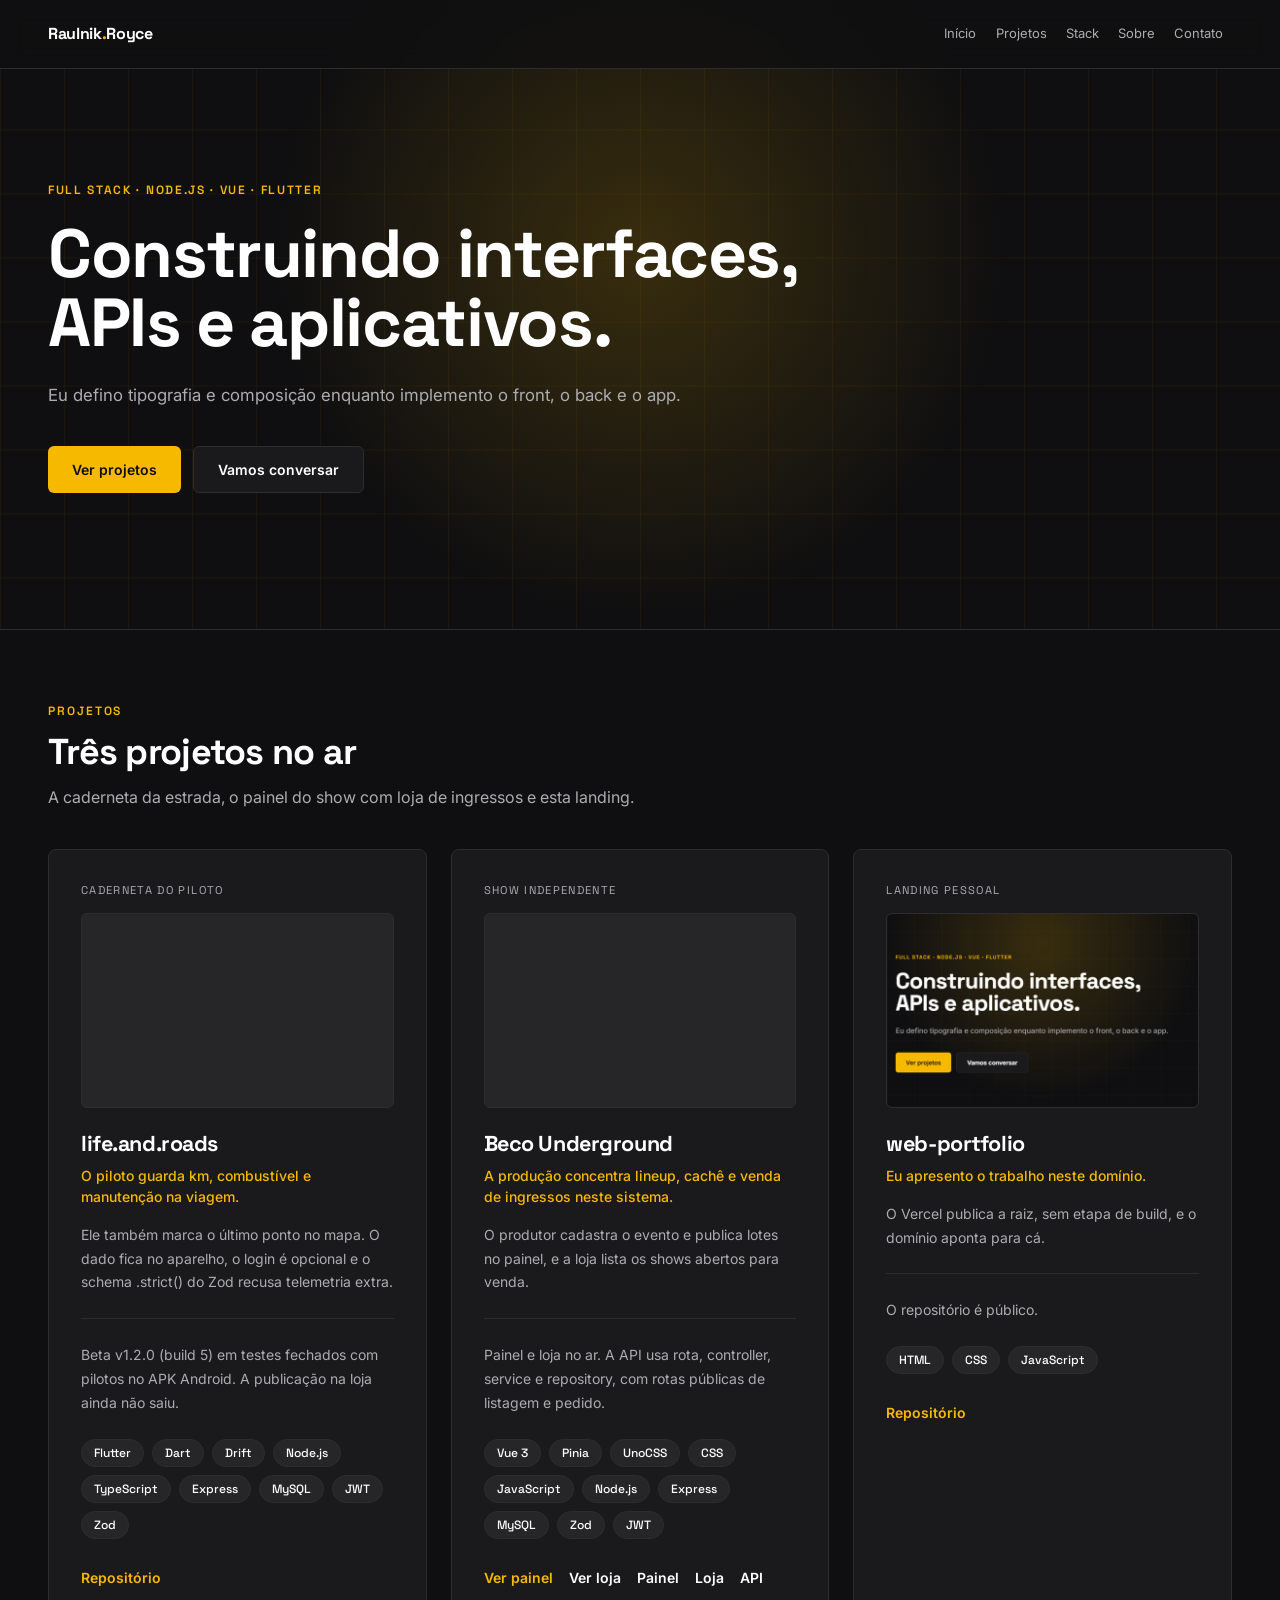
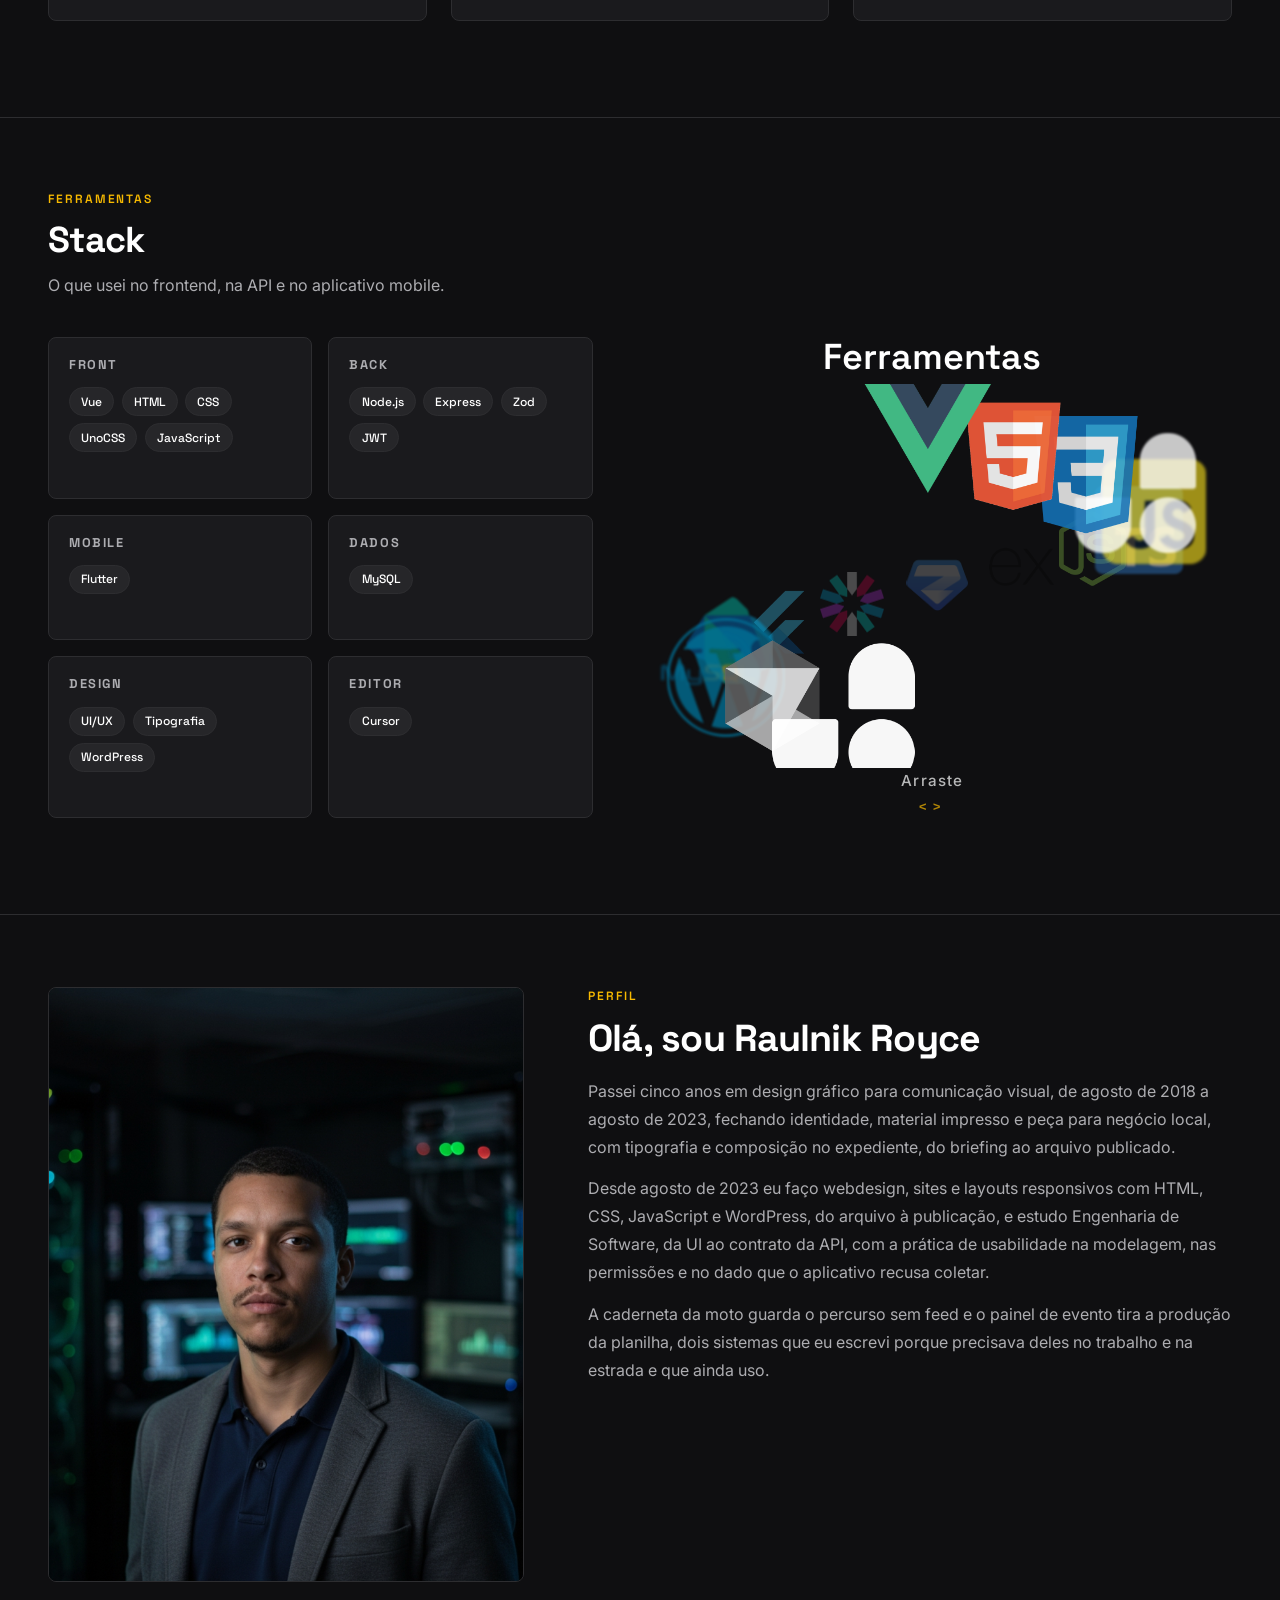
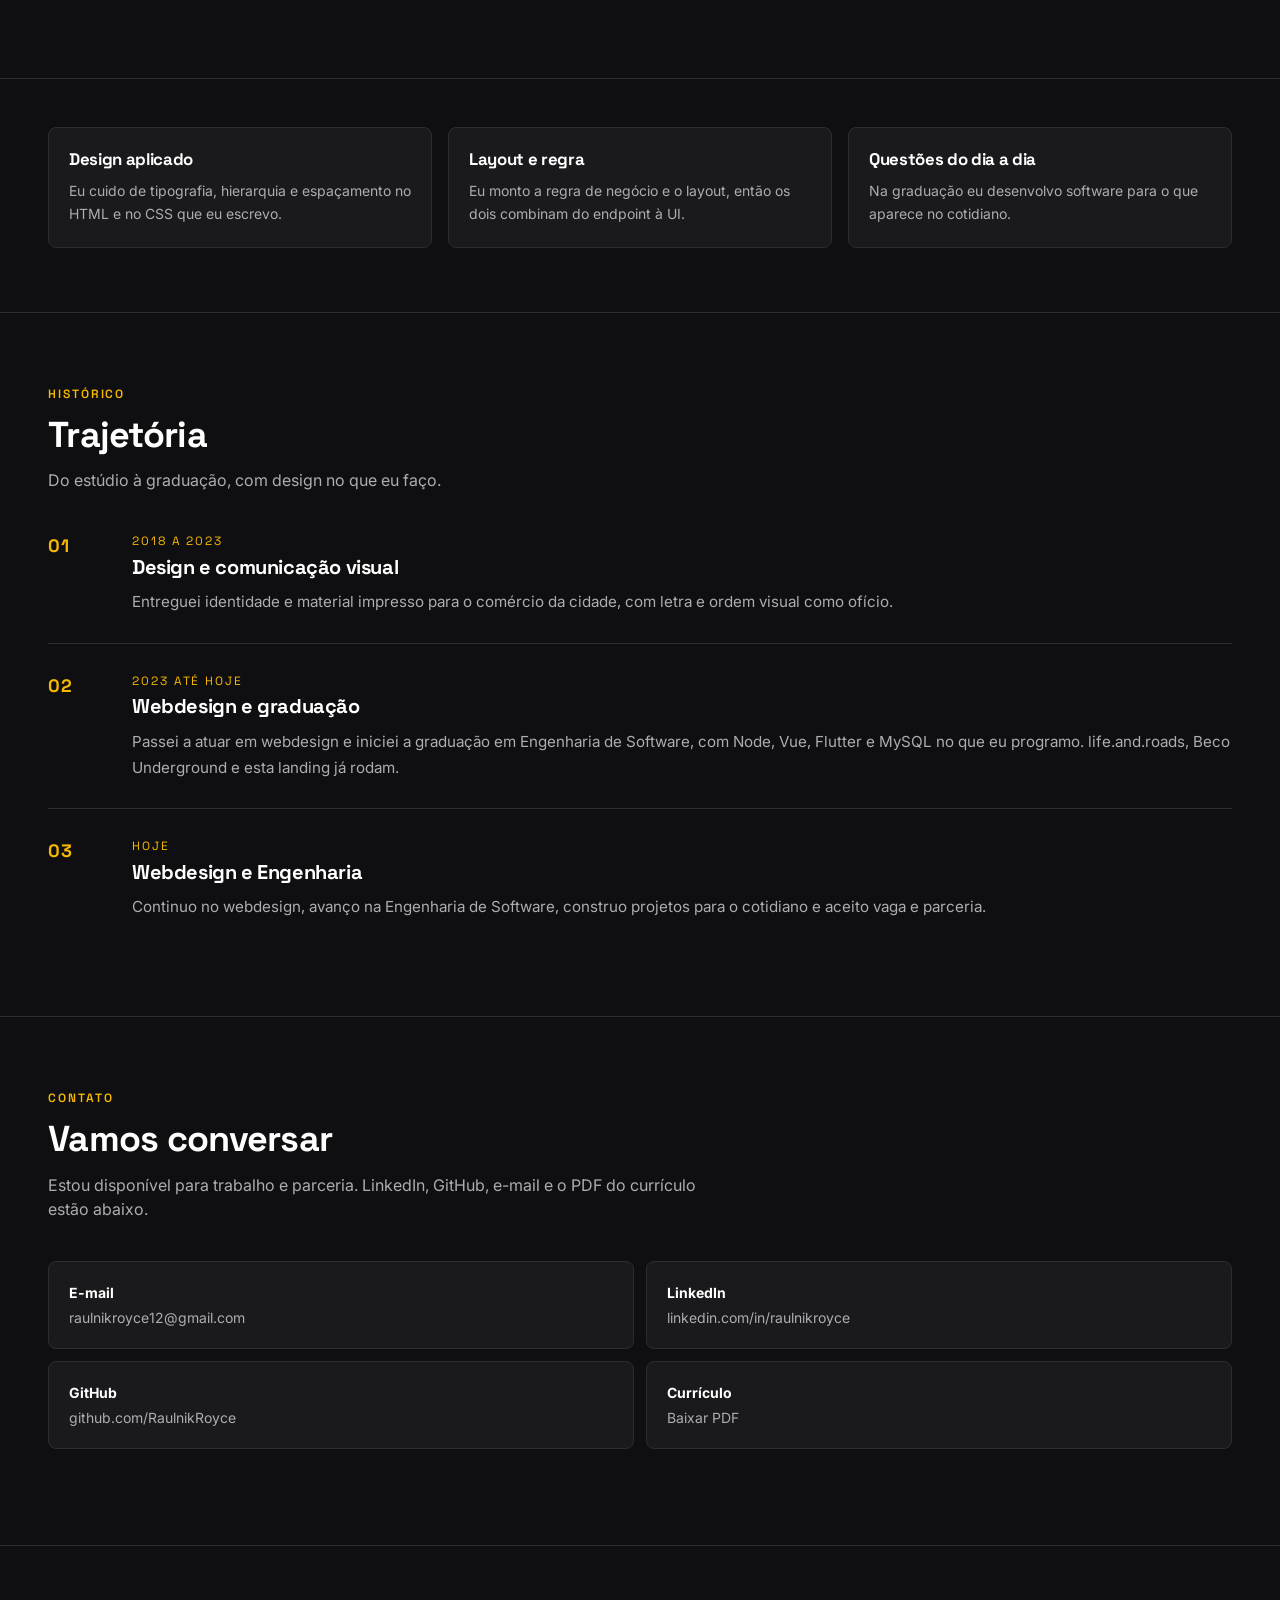
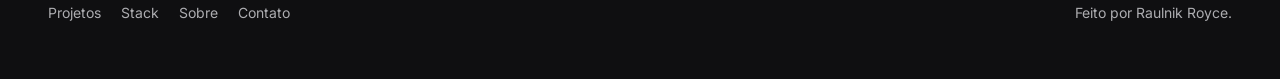
==== commit 8e62cd66: "ajustes finais" ====
--- a/index.html
+++ b/index.html
@@ -212,7 +212,7 @@
               </div>
               <h3>web-portfolio</h3>
               <p class="c-card__tagline">Eu apresento o trabalho neste domínio.</p>
-              <p class="c-card__body">O Netlify publica a raiz, sem etapa de build, e o domínio aponta para cá.</p>
+              <p class="c-card__body">O Vercel publica a raiz, sem etapa de build, e o domínio aponta para cá.</p>
               <div class="c-meta">
                 <p>
                   <span>O repositório é público.</span>
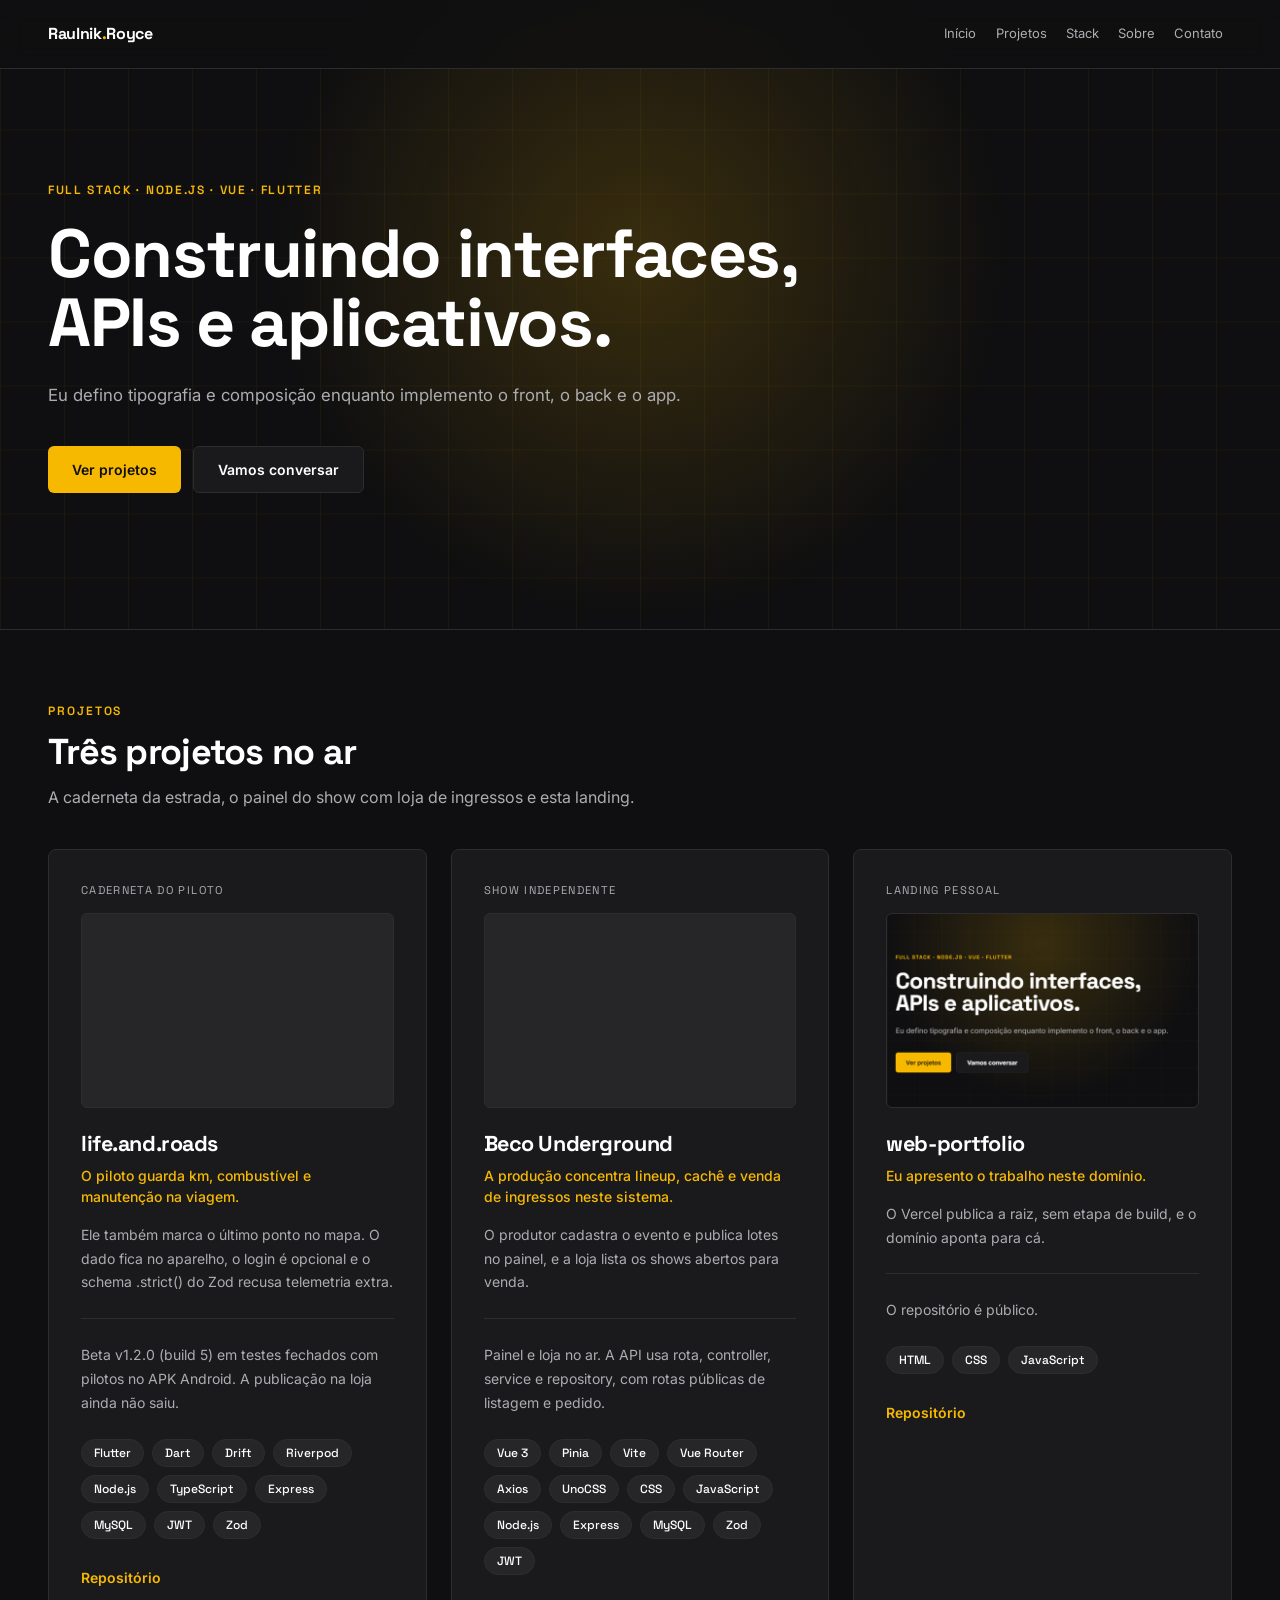
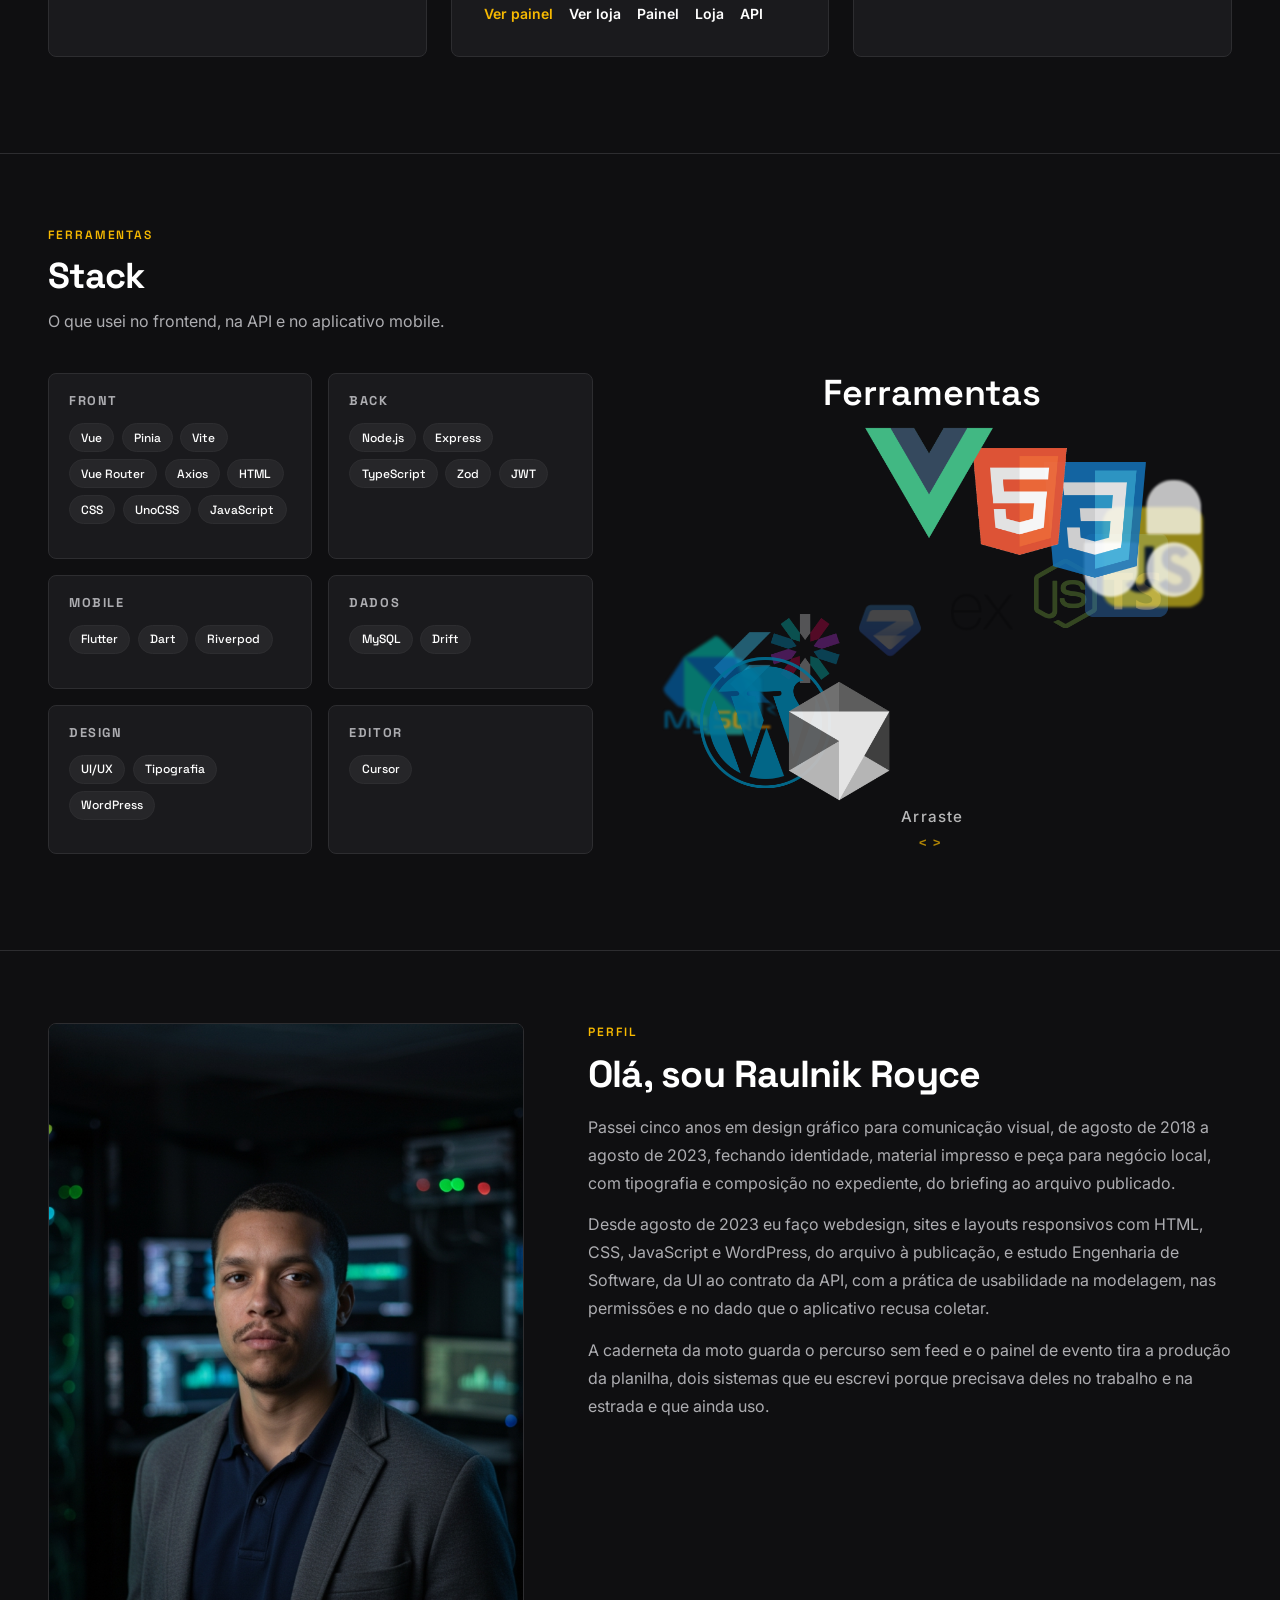
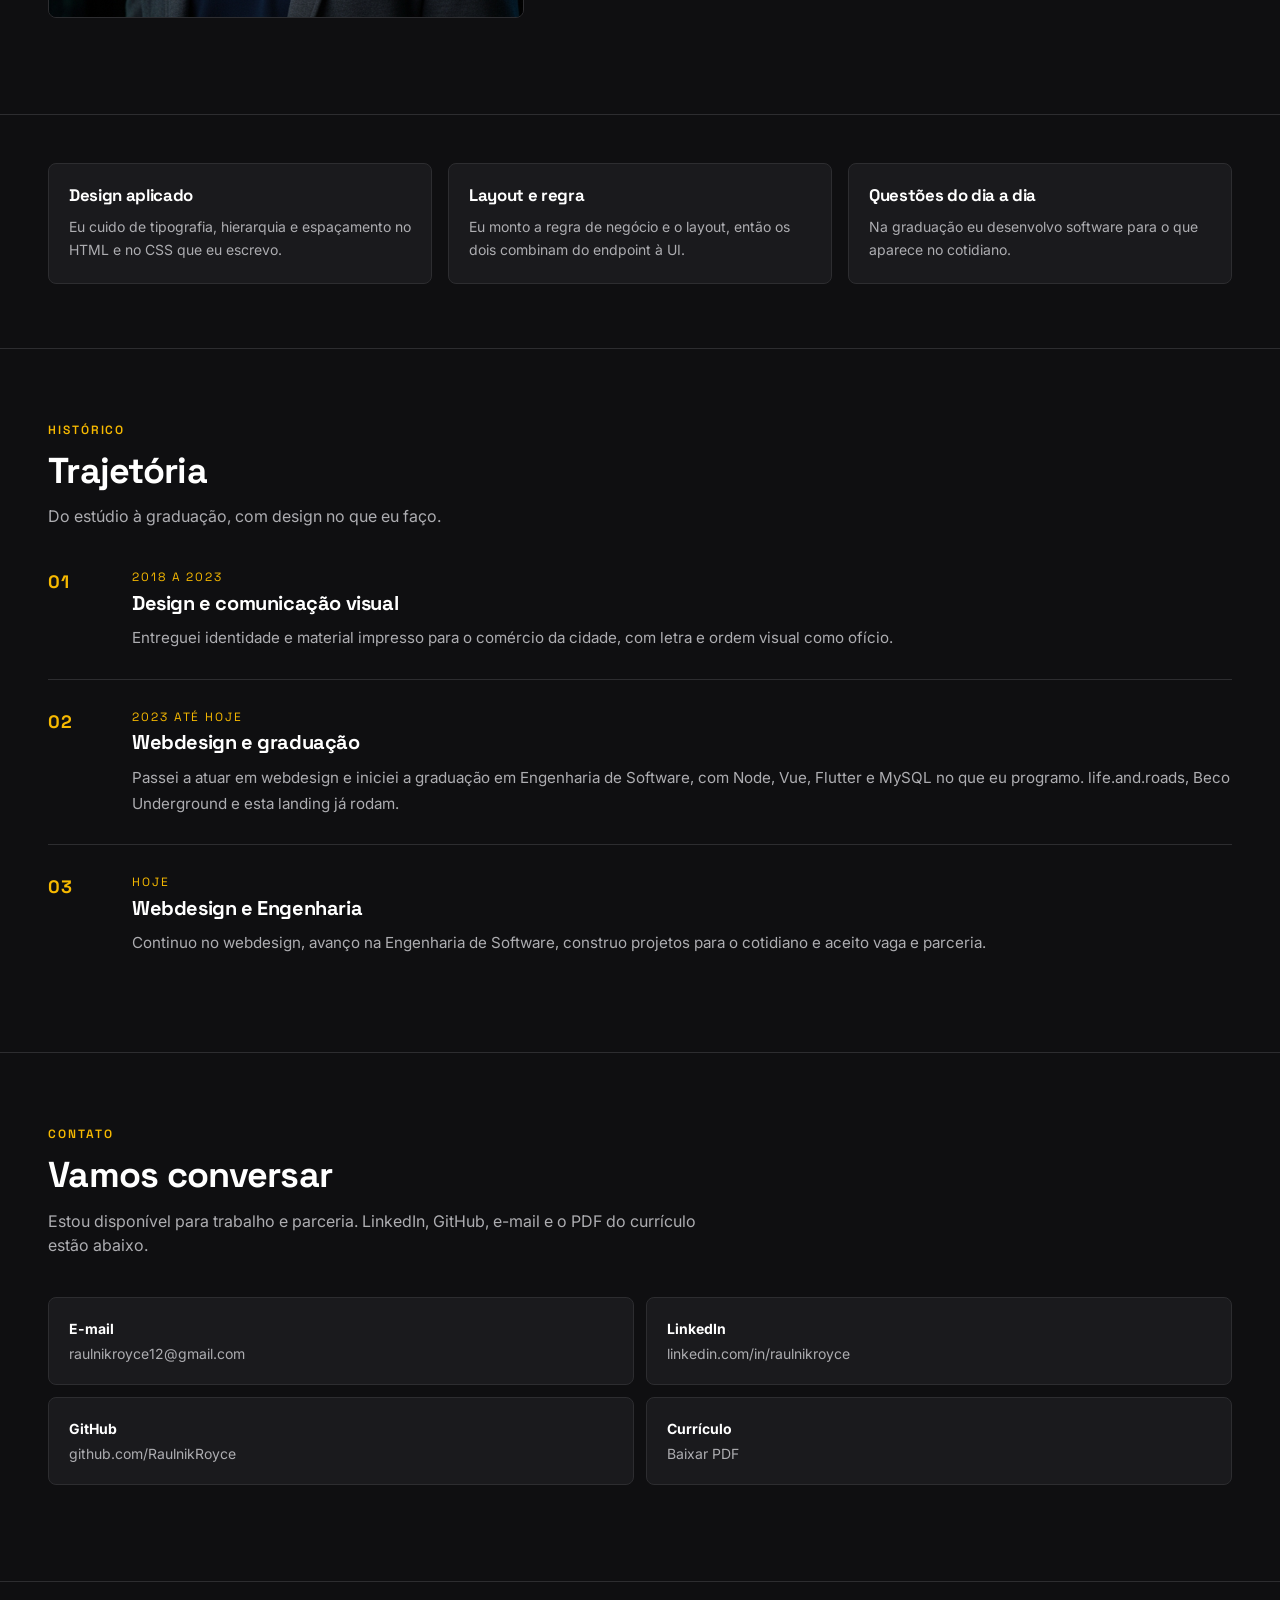
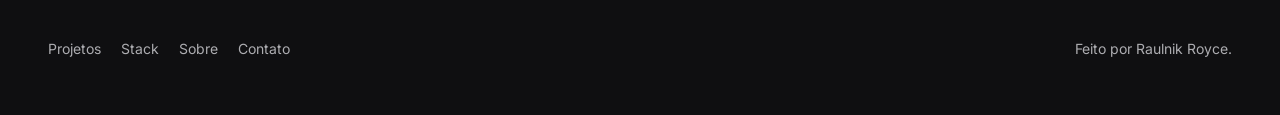
==== commit 075753d1: "Alinha stack do portfólio com tecnologias dos projetos Co-authored-by: Cursor <cursoragent@cursor.co" ====
--- a/index.html
+++ b/index.html
@@ -126,6 +126,7 @@
                 <li>Flutter</li>
                 <li>Dart</li>
                 <li>Drift</li>
+                <li>Riverpod</li>
                 <li>Node.js</li>
                 <li>TypeScript</li>
                 <li>Express</li>
@@ -168,6 +169,9 @@
               <ul class="c-tags">
                 <li>Vue 3</li>
                 <li>Pinia</li>
+                <li>Vite</li>
+                <li>Vue Router</li>
+                <li>Axios</li>
                 <li>UnoCSS</li>
                 <li>CSS</li>
                 <li>JavaScript</li>
@@ -244,6 +248,10 @@
                 <h3>Front</h3>
                 <ul class="c-chips">
                   <li>Vue</li>
+                  <li>Pinia</li>
+                  <li>Vite</li>
+                  <li>Vue Router</li>
+                  <li>Axios</li>
                   <li>HTML</li>
                   <li>CSS</li>
                   <li>UnoCSS</li>
@@ -255,6 +263,7 @@
                 <ul class="c-chips">
                   <li>Node.js</li>
                   <li>Express</li>
+                  <li>TypeScript</li>
                   <li>Zod</li>
                   <li>JWT</li>
                 </ul>
@@ -263,12 +272,15 @@
                 <h3>Mobile</h3>
                 <ul class="c-chips">
                   <li>Flutter</li>
+                  <li>Dart</li>
+                  <li>Riverpod</li>
                 </ul>
               </article>
               <article class="c-stack-group">
                 <h3>Dados</h3>
                 <ul class="c-chips">
                   <li>MySQL</li>
+                  <li>Drift</li>
                 </ul>
               </article>
               <article class="c-stack-group">
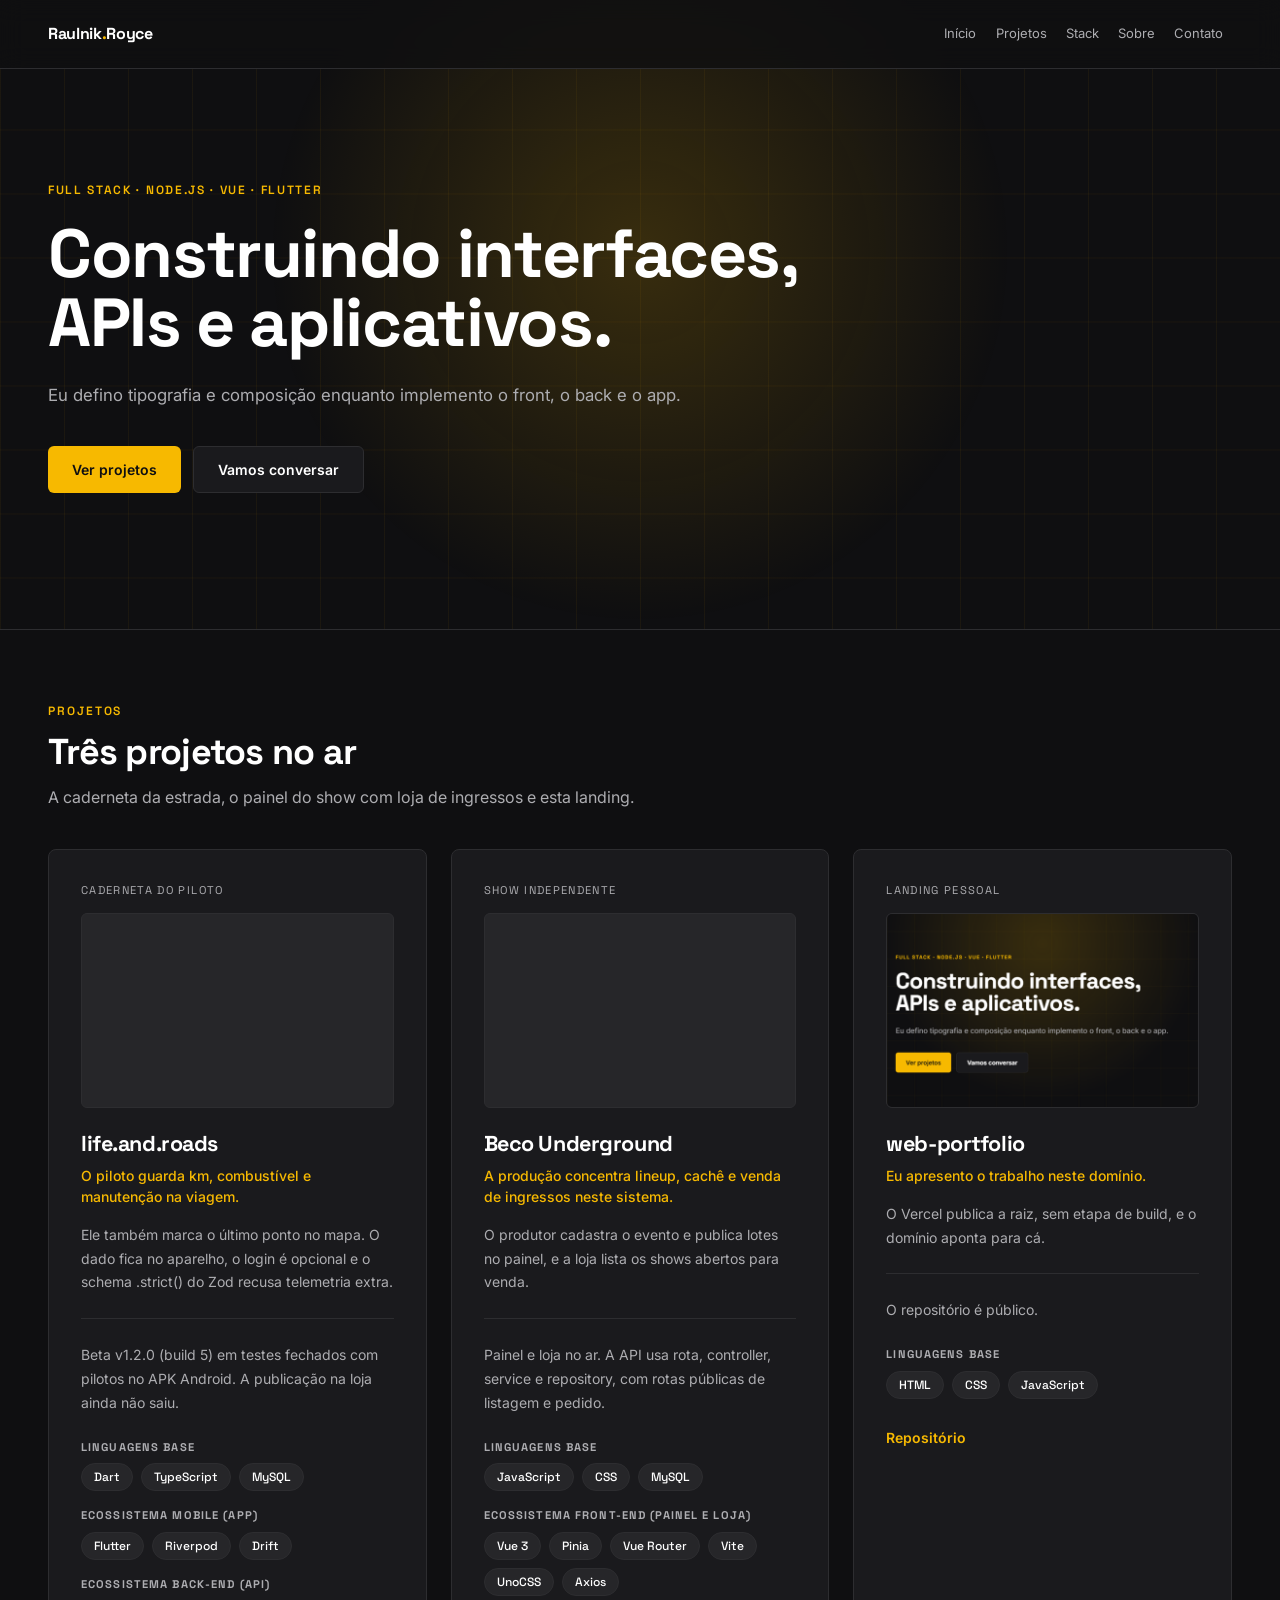
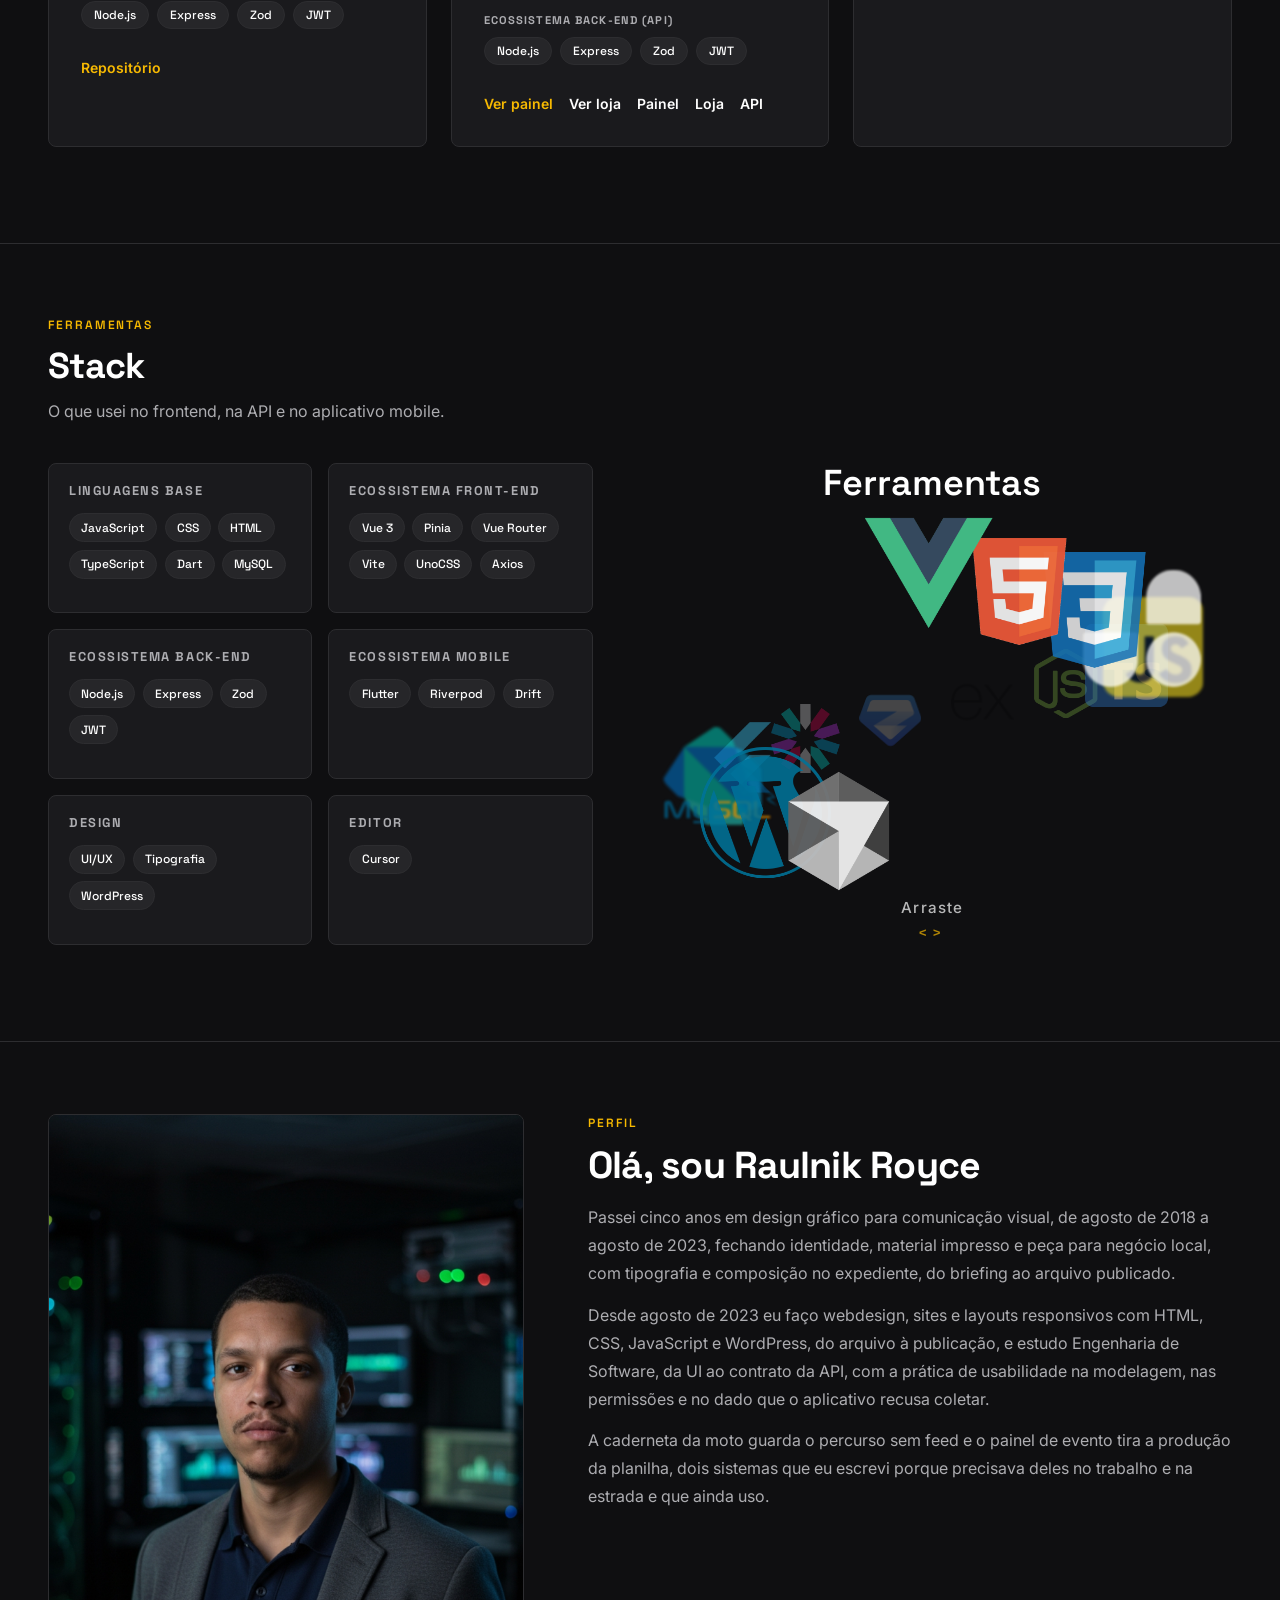
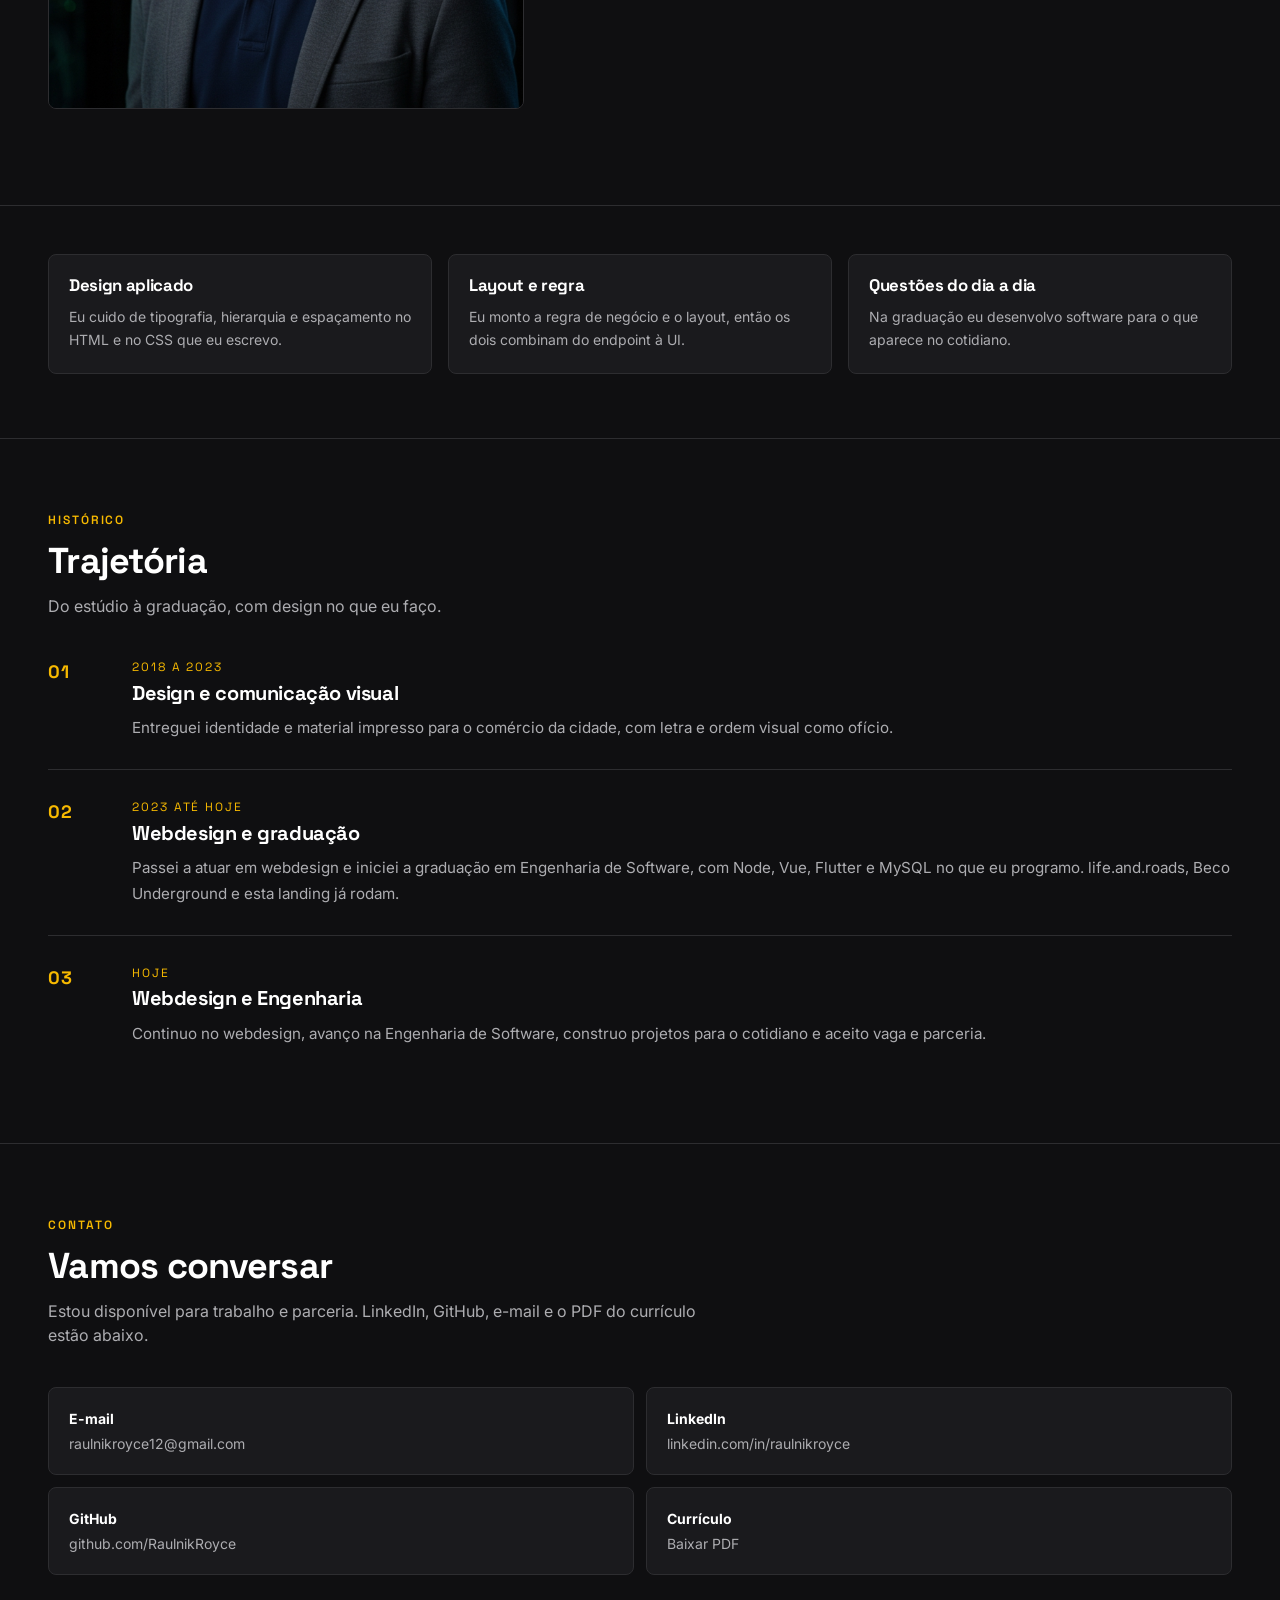
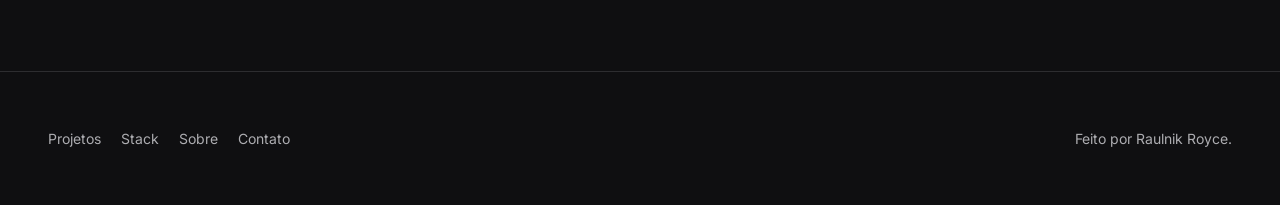
==== commit 1bf5656b: "Alinha stack do portfólio com tecnologias dos projetos" ====
--- a/index.html
+++ b/index.html
@@ -122,18 +122,33 @@
                   >
                 </p>
               </div>
-              <ul class="c-tags">
-                <li>Flutter</li>
-                <li>Dart</li>
-                <li>Drift</li>
-                <li>Riverpod</li>
-                <li>Node.js</li>
-                <li>TypeScript</li>
-                <li>Express</li>
-                <li>MySQL</li>
-                <li>JWT</li>
-                <li>Zod</li>
-              </ul>
+              <div class="c-tech-layers">
+                <div class="c-tech-layer">
+                  <h4 class="c-tech-layer__title">Linguagens base</h4>
+                  <ul class="c-tags">
+                    <li>Dart</li>
+                    <li>TypeScript</li>
+                    <li>MySQL</li>
+                  </ul>
+                </div>
+                <div class="c-tech-layer">
+                  <h4 class="c-tech-layer__title">Ecossistema mobile (app)</h4>
+                  <ul class="c-tags">
+                    <li>Flutter</li>
+                    <li>Riverpod</li>
+                    <li>Drift</li>
+                  </ul>
+                </div>
+                <div class="c-tech-layer">
+                  <h4 class="c-tech-layer__title">Ecossistema back-end (API)</h4>
+                  <ul class="c-tags">
+                    <li>Node.js</li>
+                    <li>Express</li>
+                    <li>Zod</li>
+                    <li>JWT</li>
+                  </ul>
+                </div>
+              </div>
               <div class="c-links">
                 <a href="https://github.com/RaulnikRoyce/life-and-roads" target="_blank" rel="noreferrer noopener"
                   >Repositório</a
@@ -166,21 +181,36 @@
                   >
                 </p>
               </div>
-              <ul class="c-tags">
-                <li>Vue 3</li>
-                <li>Pinia</li>
-                <li>Vite</li>
-                <li>Vue Router</li>
-                <li>Axios</li>
-                <li>UnoCSS</li>
-                <li>CSS</li>
-                <li>JavaScript</li>
-                <li>Node.js</li>
-                <li>Express</li>
-                <li>MySQL</li>
-                <li>Zod</li>
-                <li>JWT</li>
-              </ul>
+              <div class="c-tech-layers">
+                <div class="c-tech-layer">
+                  <h4 class="c-tech-layer__title">Linguagens base</h4>
+                  <ul class="c-tags">
+                    <li>JavaScript</li>
+                    <li>CSS</li>
+                    <li>MySQL</li>
+                  </ul>
+                </div>
+                <div class="c-tech-layer">
+                  <h4 class="c-tech-layer__title">Ecossistema front-end (painel e loja)</h4>
+                  <ul class="c-tags">
+                    <li>Vue 3</li>
+                    <li>Pinia</li>
+                    <li>Vue Router</li>
+                    <li>Vite</li>
+                    <li>UnoCSS</li>
+                    <li>Axios</li>
+                  </ul>
+                </div>
+                <div class="c-tech-layer">
+                  <h4 class="c-tech-layer__title">Ecossistema back-end (API)</h4>
+                  <ul class="c-tags">
+                    <li>Node.js</li>
+                    <li>Express</li>
+                    <li>Zod</li>
+                    <li>JWT</li>
+                  </ul>
+                </div>
+              </div>
               <div class="c-links">
                 <a href="https://demo.raulnikroyce.dev/" target="_blank" rel="noreferrer noopener">Ver painel</a>
                 <a href="https://ingressosbeco.raulnikroyce.dev/" target="_blank" rel="noreferrer noopener"
@@ -222,11 +252,16 @@
                   <span>O repositório é público.</span>
                 </p>
               </div>
-              <ul class="c-tags">
-                <li>HTML</li>
-                <li>CSS</li>
-                <li>JavaScript</li>
-              </ul>
+              <div class="c-tech-layers">
+                <div class="c-tech-layer">
+                  <h4 class="c-tech-layer__title">Linguagens base</h4>
+                  <ul class="c-tags">
+                    <li>HTML</li>
+                    <li>CSS</li>
+                    <li>JavaScript</li>
+                  </ul>
+                </div>
+              </div>
               <div class="c-links">
                 <a href="https://github.com/RaulnikRoyce/web-portfolio" target="_blank" rel="noreferrer noopener"
                   >Repositório</a
@@ -245,41 +280,41 @@
           <div class="l-stack-row">
             <div class="l-stack">
               <article class="c-stack-group">
-                <h3>Front</h3>
-                <ul class="c-chips">
-                  <li>Vue</li>
+                <h3>Linguagens base</h3>
+                <ul class="c-chips">
+                  <li>JavaScript</li>
+                  <li>CSS</li>
+                  <li>HTML</li>
+                  <li>TypeScript</li>
+                  <li>Dart</li>
+                  <li>MySQL</li>
+                </ul>
+              </article>
+              <article class="c-stack-group">
+                <h3>Ecossistema front-end</h3>
+                <ul class="c-chips">
+                  <li>Vue 3</li>
                   <li>Pinia</li>
+                  <li>Vue Router</li>
                   <li>Vite</li>
-                  <li>Vue Router</li>
+                  <li>UnoCSS</li>
                   <li>Axios</li>
-                  <li>HTML</li>
-                  <li>CSS</li>
-                  <li>UnoCSS</li>
-                  <li>JavaScript</li>
-                </ul>
-              </article>
-              <article class="c-stack-group">
-                <h3>Back</h3>
+                </ul>
+              </article>
+              <article class="c-stack-group">
+                <h3>Ecossistema back-end</h3>
                 <ul class="c-chips">
                   <li>Node.js</li>
                   <li>Express</li>
-                  <li>TypeScript</li>
                   <li>Zod</li>
                   <li>JWT</li>
                 </ul>
               </article>
               <article class="c-stack-group">
-                <h3>Mobile</h3>
+                <h3>Ecossistema mobile</h3>
                 <ul class="c-chips">
                   <li>Flutter</li>
-                  <li>Dart</li>
                   <li>Riverpod</li>
-                </ul>
-              </article>
-              <article class="c-stack-group">
-                <h3>Dados</h3>
-                <ul class="c-chips">
-                  <li>MySQL</li>
                   <li>Drift</li>
                 </ul>
               </article>
--- a/assets/css/components.css
+++ b/assets/css/components.css
@@ -244,6 +244,25 @@
   font-family: var(--font-display);
   font-size: 0.75rem;
   font-weight: 500;
+}
+
+.c-tech-layers {
+  display: grid;
+  gap: 1rem;
+  margin-top: 1.5rem;
+}
+
+.c-tech-layer__title {
+  font-size: 0.7rem;
+  font-family: var(--font-display);
+  letter-spacing: 0.1em;
+  text-transform: uppercase;
+  color: var(--muted);
+}
+
+.c-tech-layer .c-tags,
+.c-tech-layer .c-chips {
+  margin-top: 0.5rem;
 }
 
 .c-card__kicker {
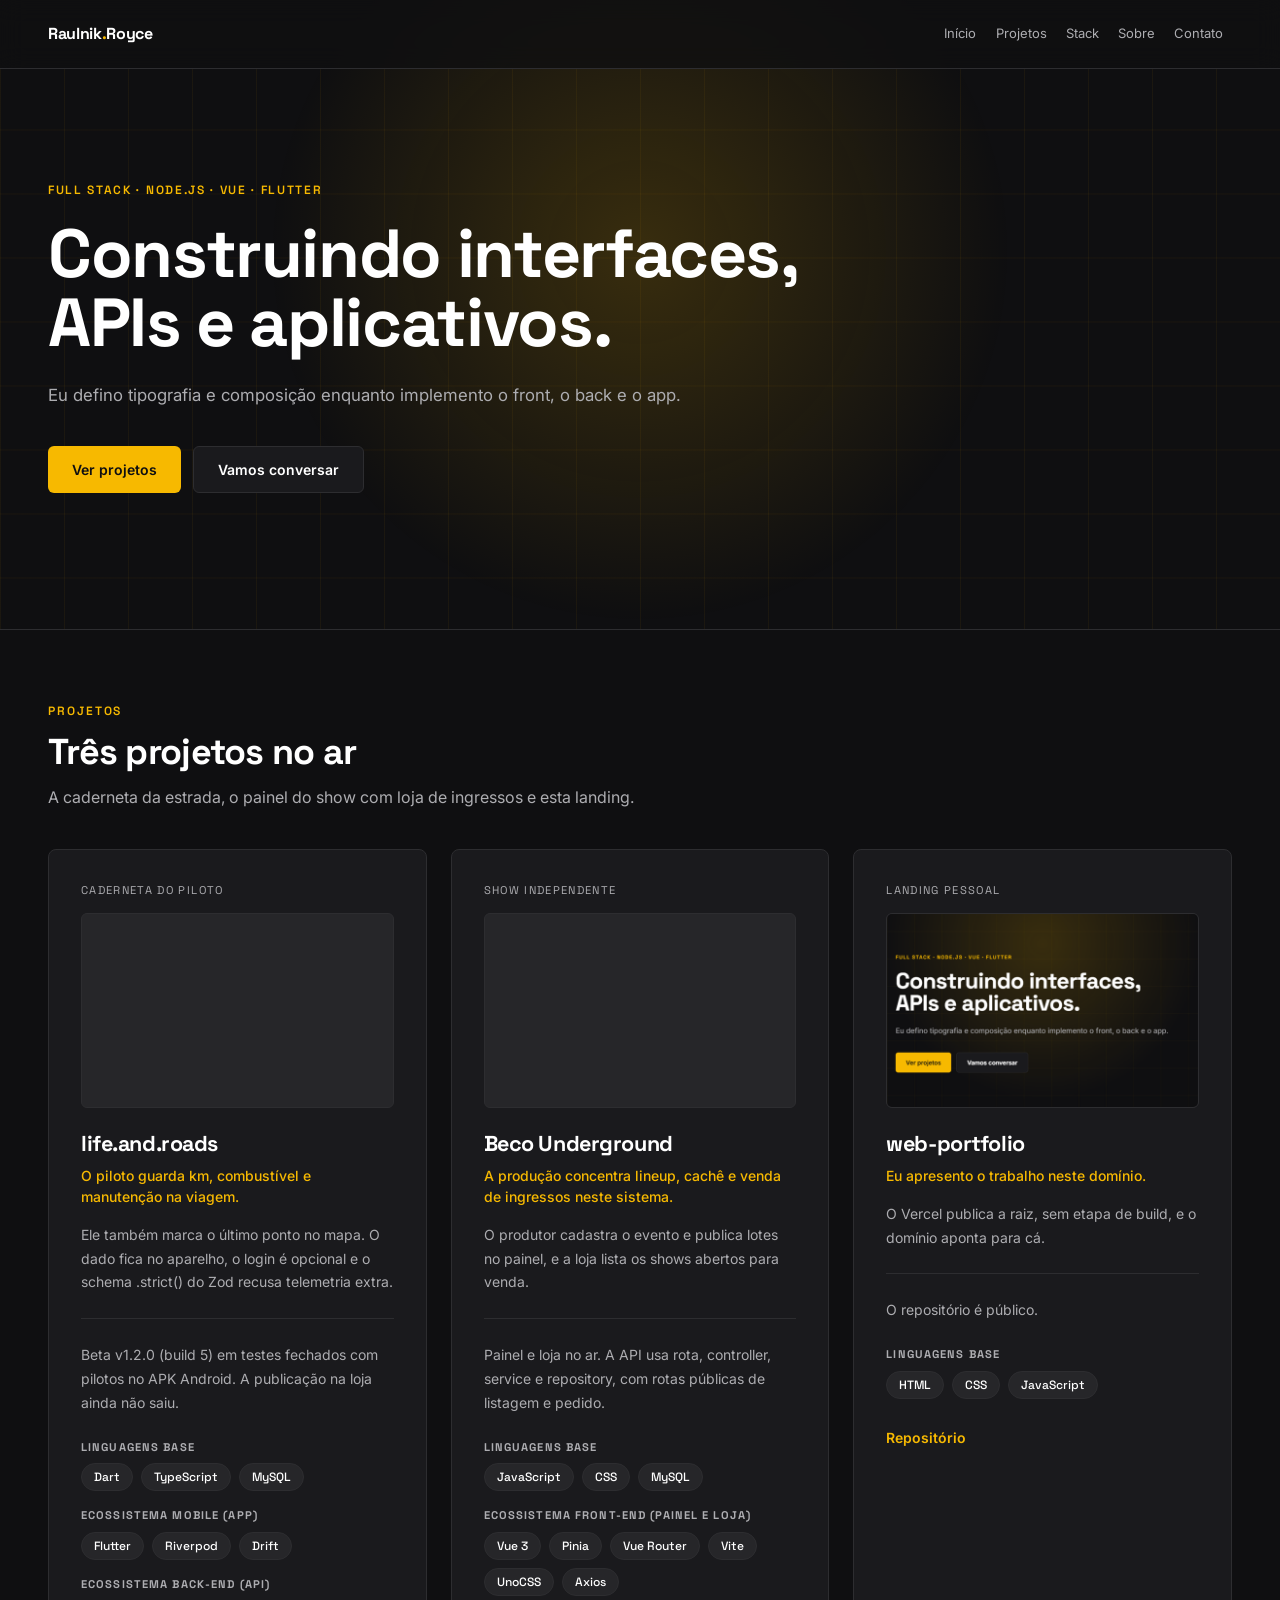
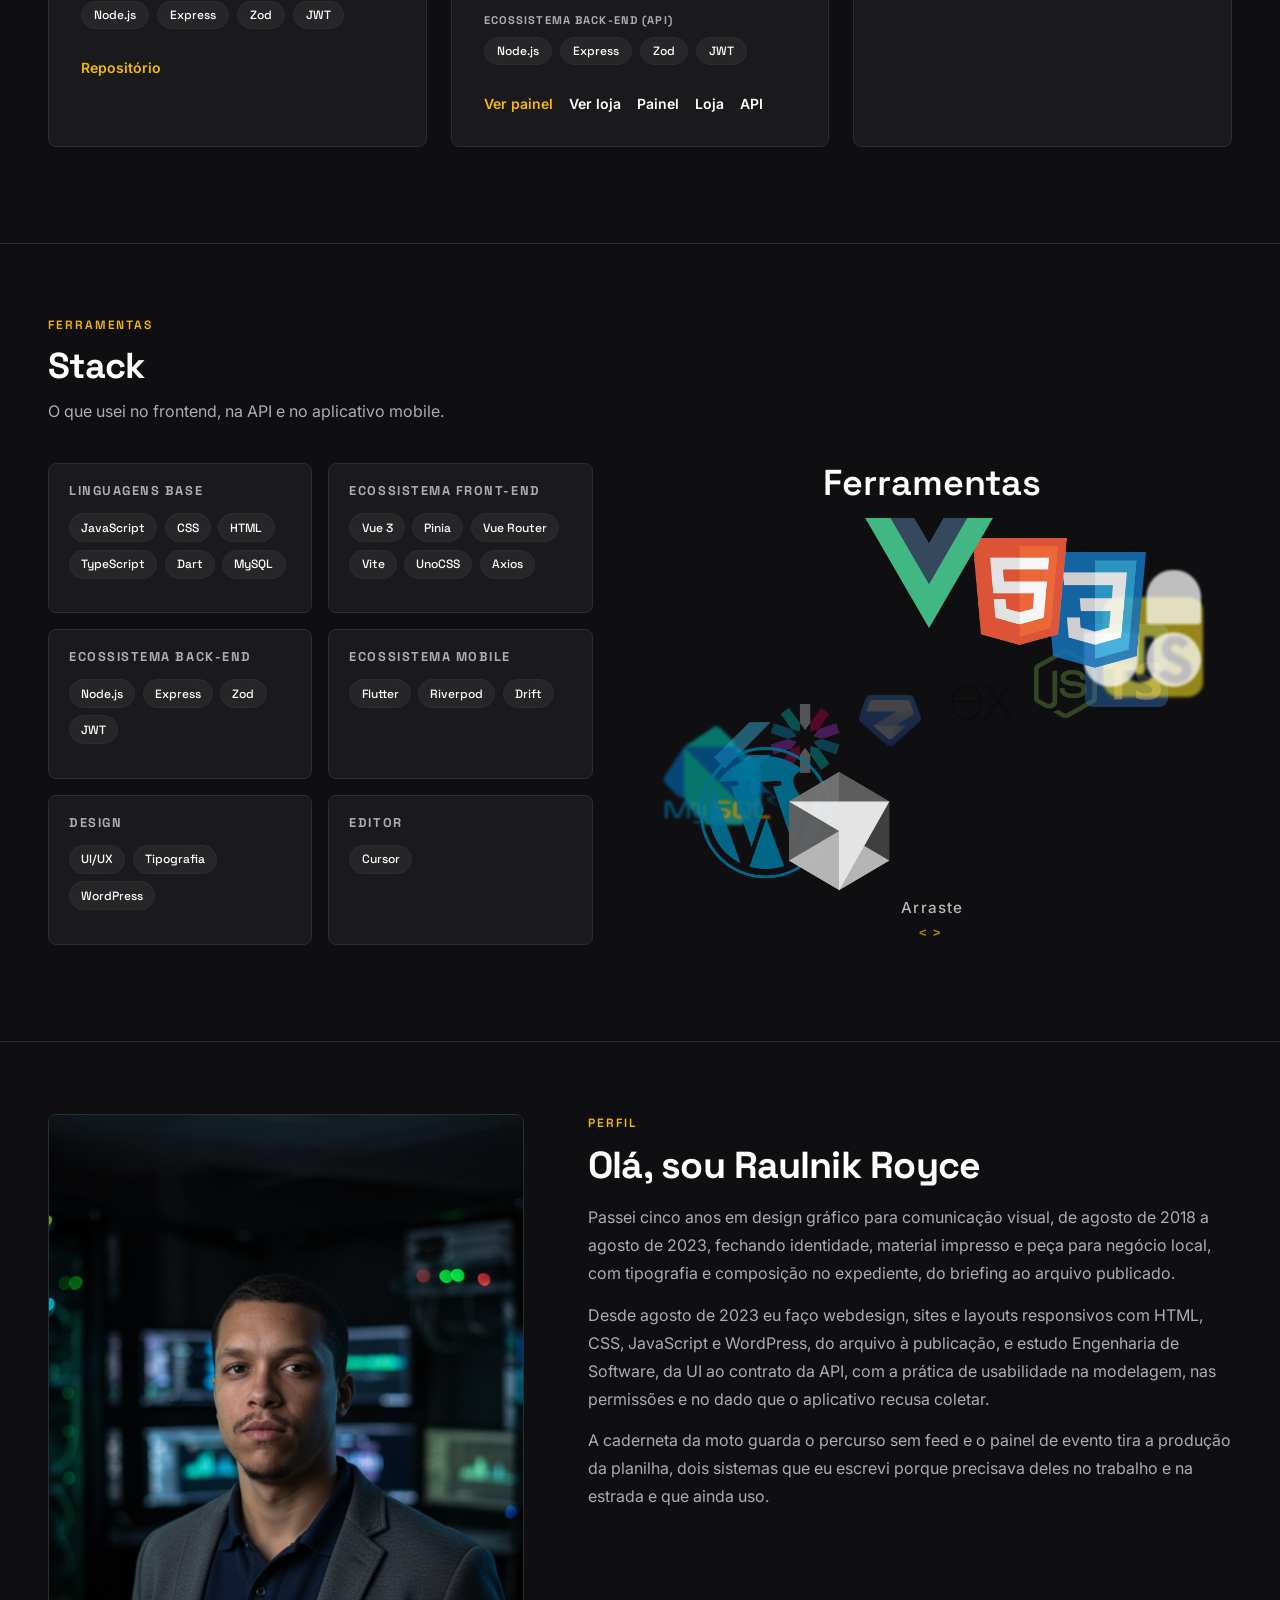
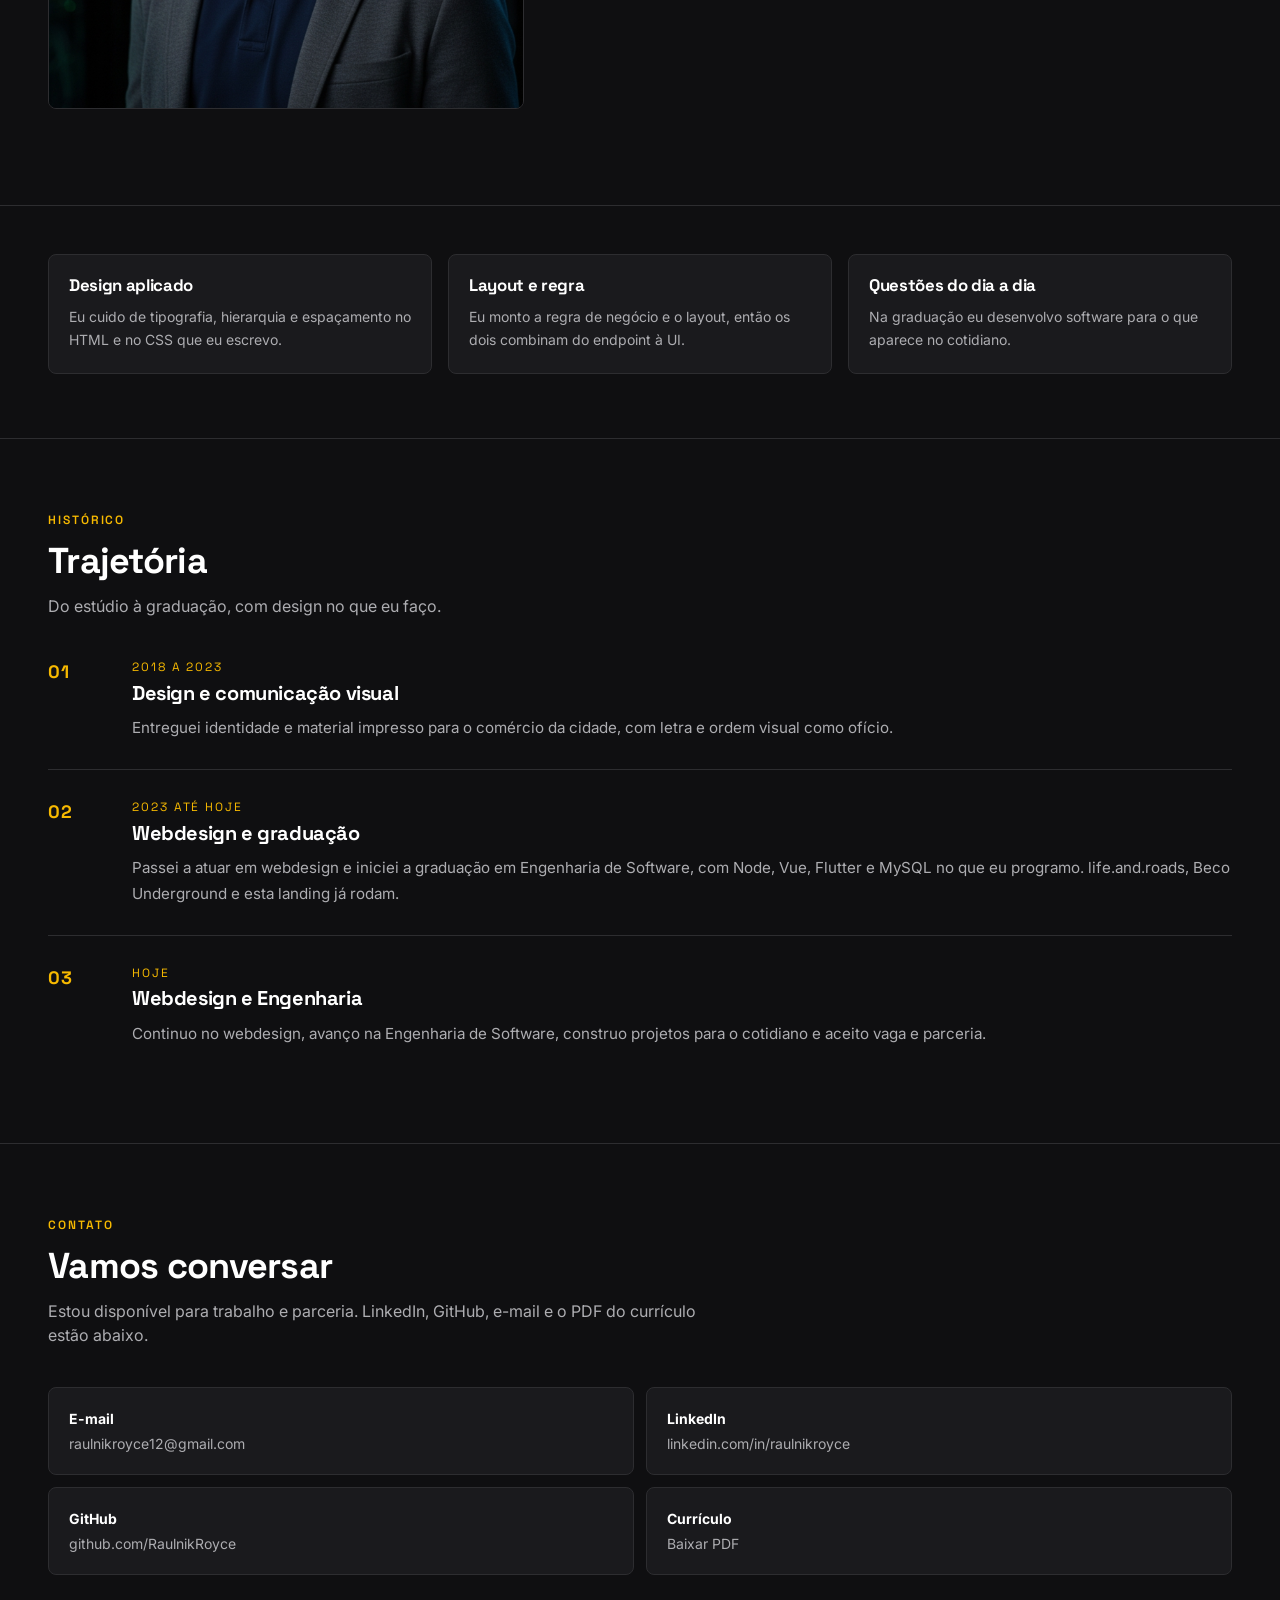
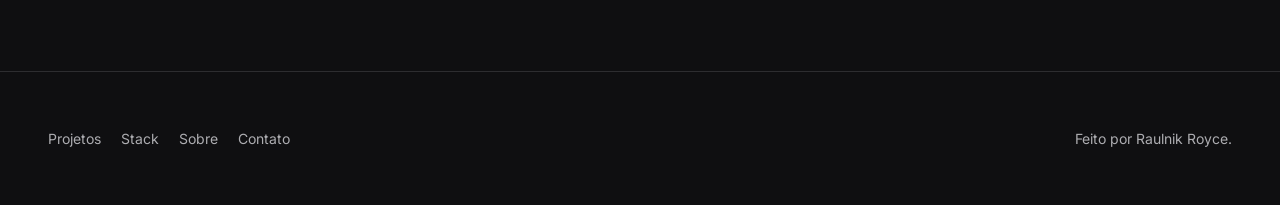
==== commit 8c820c6d: "atualizacoes de serguranca" ====
--- a/index.html
+++ b/index.html
@@ -103,7 +103,8 @@
                   src="https://www.youtube.com/embed/o4IHdnsu9cQ?autoplay=1&mute=1&loop=1&playlist=o4IHdnsu9cQ&playsinline=1&rel=0&modestbranding=1"
                   title="Demo do app life.and.roads"
                   loading="lazy"
-                  allow="accelerometer; autoplay; clipboard-write; encrypted-media; gyroscope; picture-in-picture; web-share"
+                  sandbox="allow-scripts allow-same-origin allow-presentation"
+                  allow="autoplay; encrypted-media; picture-in-picture; fullscreen"
                   allowfullscreen
                   referrerpolicy="strict-origin-when-cross-origin"
                 ></iframe>
@@ -163,7 +164,8 @@
                   src="https://www.youtube.com/embed/Vtv73tRbOsM?autoplay=1&mute=1&loop=1&playlist=Vtv73tRbOsM&playsinline=1&rel=0&modestbranding=1"
                   title="Demo do painel Beco Underground"
                   loading="lazy"
-                  allow="accelerometer; autoplay; clipboard-write; encrypted-media; gyroscope; picture-in-picture; web-share"
+                  sandbox="allow-scripts allow-same-origin allow-presentation"
+                  allow="autoplay; encrypted-media; picture-in-picture; fullscreen"
                   allowfullscreen
                   referrerpolicy="strict-origin-when-cross-origin"
                 ></iframe>
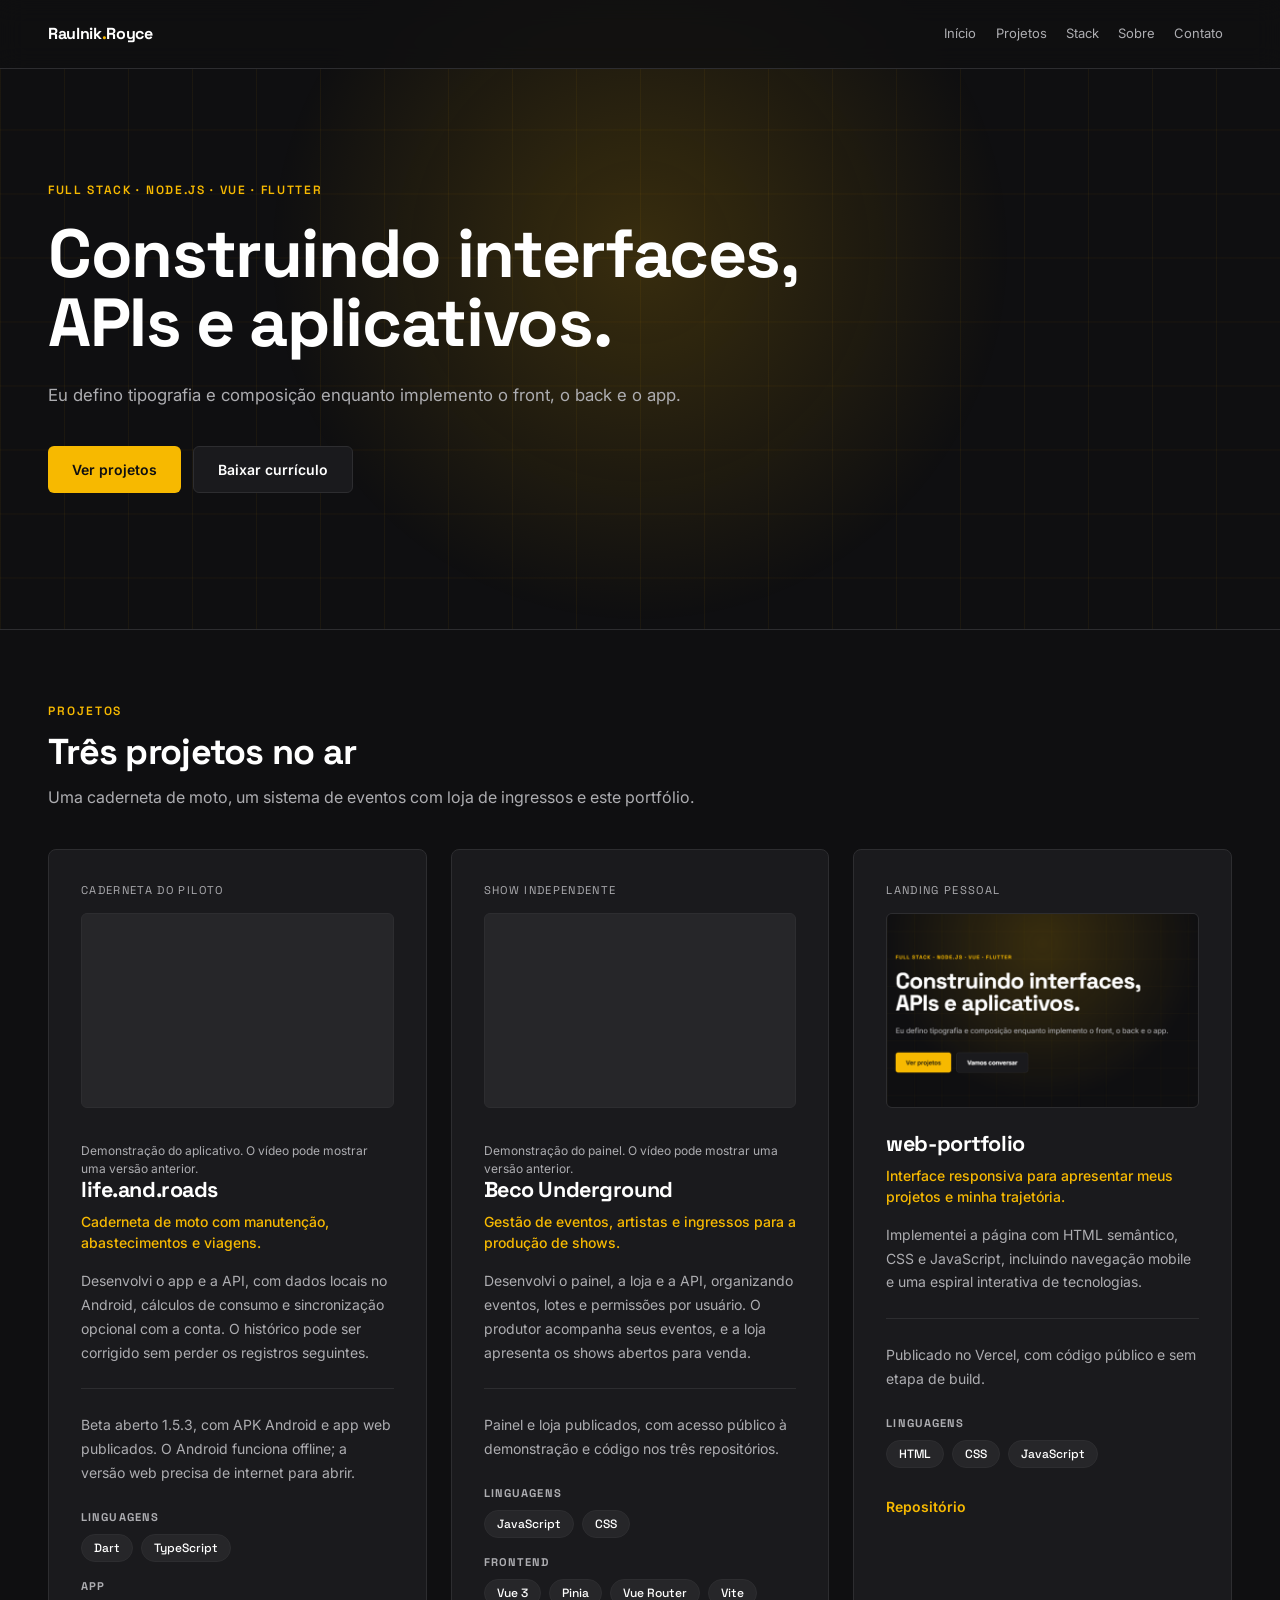
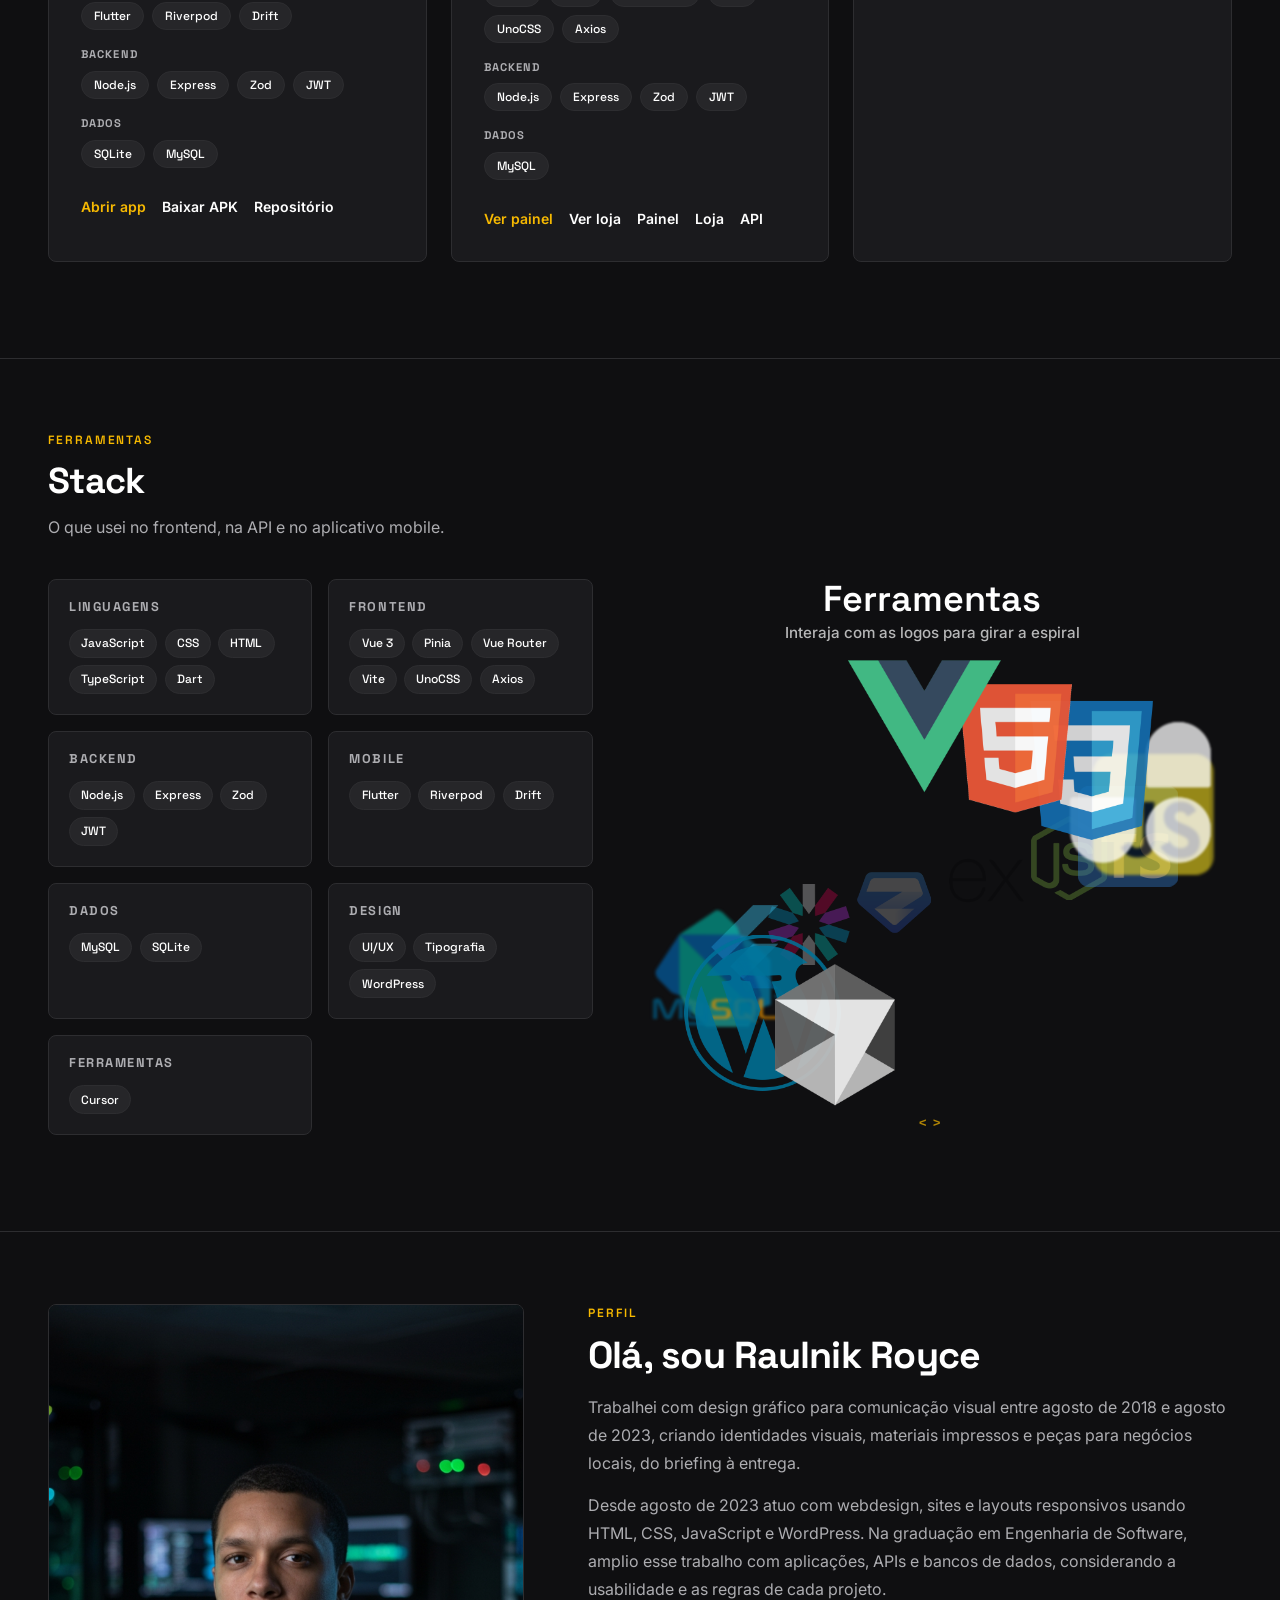
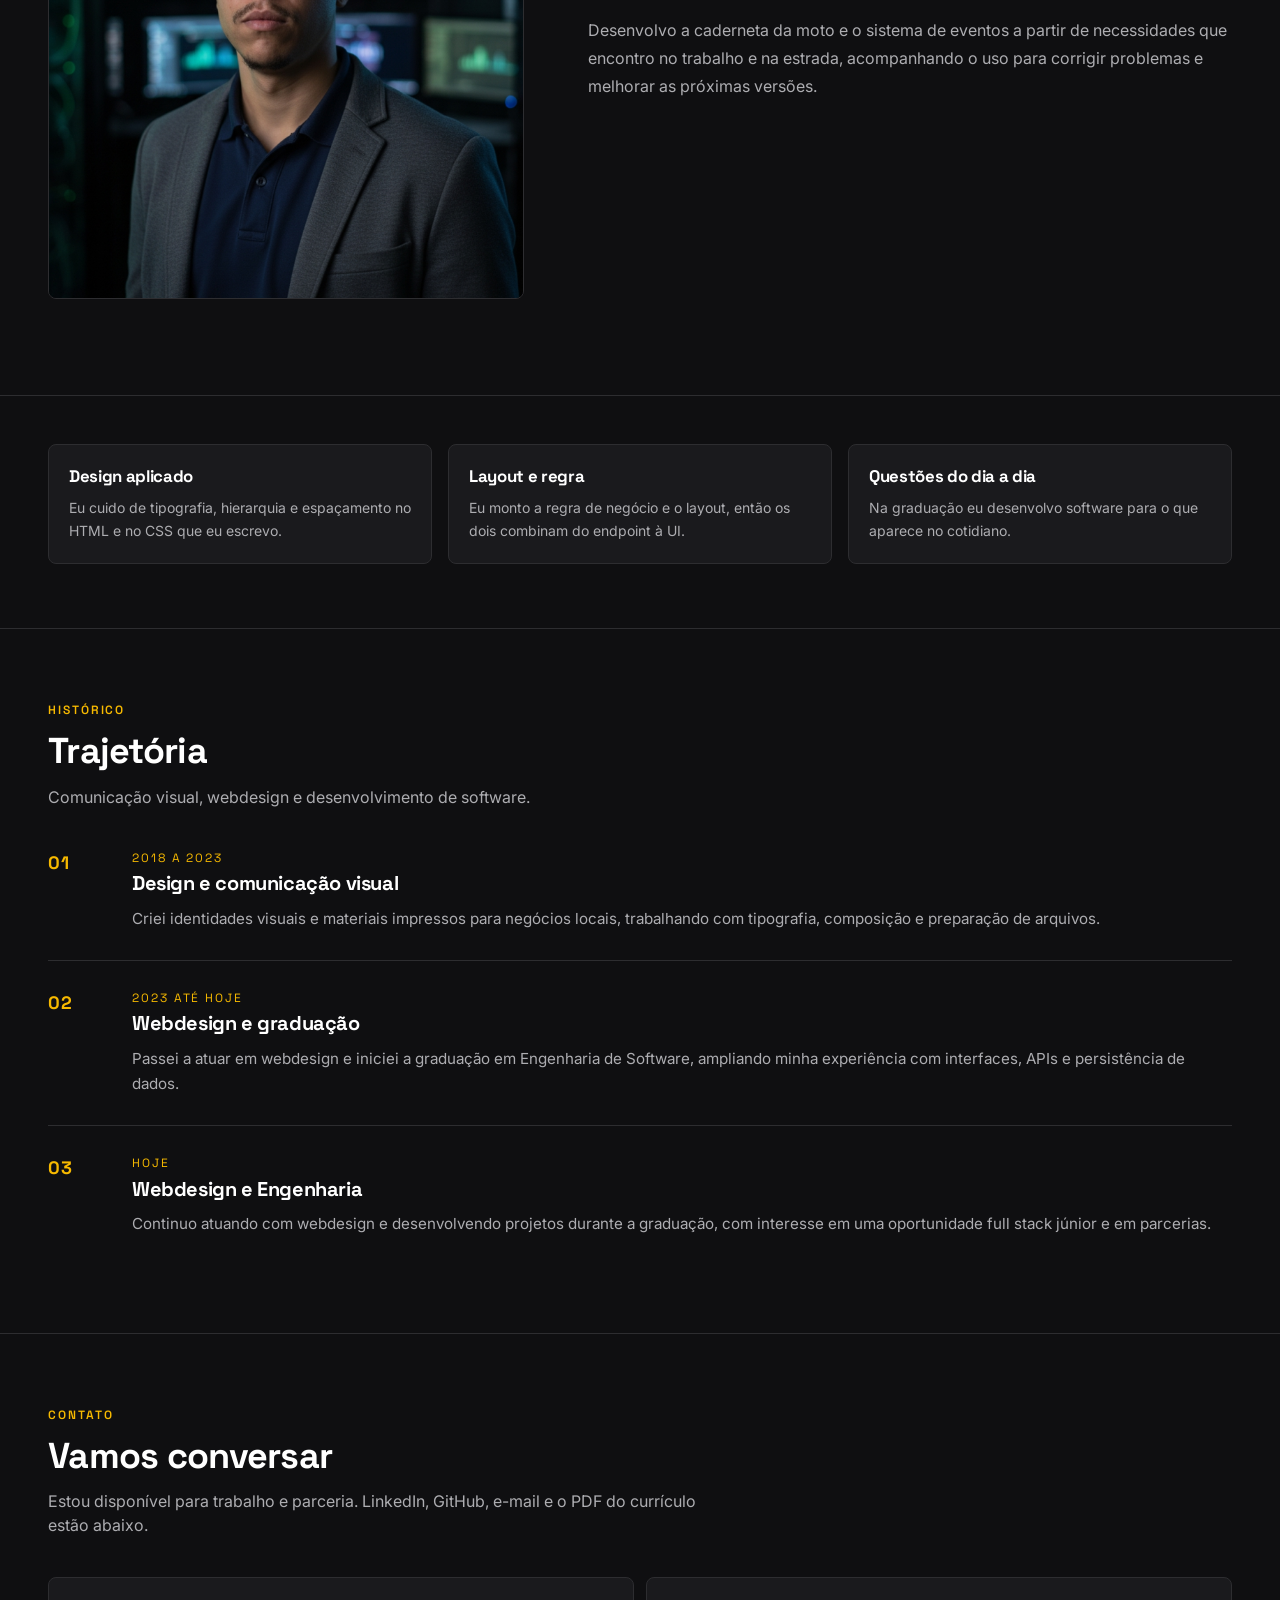
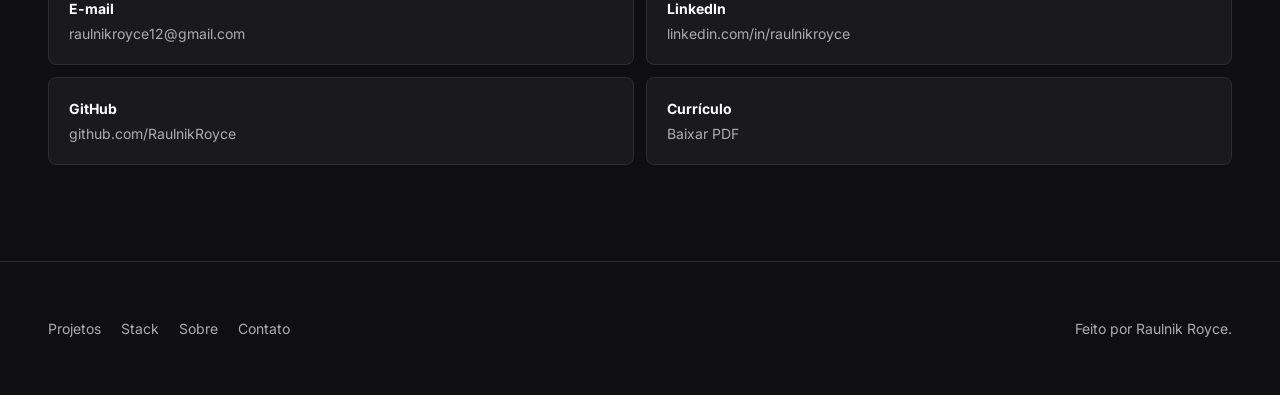
==== commit 09b6e9b4: "feat: atualiza portfolio para candidaturas full stack junior" ====
--- a/index.html
+++ b/index.html
@@ -6,17 +6,25 @@
     <title>Raulnik Royce | Desenvolvedor Full Stack</title>
     <meta
       name="description"
-      content="Portfólio de Raulnik Royce, desenvolvedor full stack em Node.js, Vue e Flutter, com cinco anos de design."
+      content="Projetos de Raulnik Royce com interfaces, APIs e aplicativos em Node.js, Vue e Flutter, com experiência em design gráfico e webdesign."
     />
     <meta name="author" content="Raulnik Royce" />
     <meta property="og:title" content="Raulnik Royce | Desenvolvedor Full Stack" />
     <meta
       property="og:description"
-      content="Portfólio de Raulnik Royce, desenvolvedor full stack em Node.js, Vue e Flutter, com cinco anos de design."
+      content="Projetos de Raulnik Royce com interfaces, APIs e aplicativos em Node.js, Vue e Flutter, com experiência em design gráfico e webdesign."
     />
     <meta property="og:type" content="website" />
-    <meta property="og:image" content="assets/img/og.svg" />
+    <link rel="canonical" href="https://portfolio.raulnikroyce.dev/" />
+    <meta property="og:url" content="https://portfolio.raulnikroyce.dev/" />
+    <meta property="og:locale" content="pt_BR" />
+    <meta property="og:image" content="https://portfolio.raulnikroyce.dev/assets/img/web-portfolio.png" />
+    <meta property="og:image:alt" content="Página do portfólio de Raulnik Royce" />
     <meta name="twitter:card" content="summary_large_image" />
+    <meta name="twitter:title" content="Raulnik Royce | Desenvolvedor Full Stack" />
+    <meta name="twitter:description" content="Projetos de Raulnik Royce com interfaces, APIs e aplicativos em Node.js, Vue e Flutter, com experiência em design gráfico e webdesign." />
+    <meta name="twitter:image" content="https://portfolio.raulnikroyce.dev/assets/img/web-portfolio.png" />
+    <meta name="twitter:image:alt" content="Página do portfólio de Raulnik Royce" />
     <link rel="icon" href="assets/img/favicon.svg" type="image/svg+xml" />
     <link rel="preconnect" href="https://fonts.googleapis.com" />
     <link rel="preconnect" href="https://fonts.gstatic.com" crossorigin />
@@ -85,7 +93,7 @@
           </p>
           <div class="c-actions">
             <a class="c-btn c-btn--primary" href="#projetos">Ver projetos</a>
-            <a class="c-btn c-btn--ghost" href="#contato">Vamos conversar</a>
+            <a class="c-btn c-btn--ghost" href="assets/docs/curriculo.pdf" download="curriculo-raulnik-royce.pdf">Baixar currículo</a>
           </div>
         </div>
       </section>
@@ -94,7 +102,7 @@
         <div class="l-wrap">
           <p class="c-kicker-label">Projetos</p>
           <h2>Três projetos no ar</h2>
-          <p class="c-section-lead">A caderneta da estrada, o painel do show com loja de ingressos e esta landing.</p>
+          <p class="c-section-lead">Uma caderneta de moto, um sistema de eventos com loja de ingressos e este portfólio.</p>
           <div class="l-projects">
             <article class="c-card">
               <p class="c-card__kicker">Caderneta do piloto</p>
@@ -109,31 +117,29 @@
                   referrerpolicy="strict-origin-when-cross-origin"
                 ></iframe>
               </div>
+              <p class="c-demo-note">Demonstração do aplicativo. O vídeo pode mostrar uma versão anterior.</p>
               <h3>life.and.roads</h3>
-              <p class="c-card__tagline">O piloto guarda km, combustível e manutenção na viagem.</p>
+              <p class="c-card__tagline">Caderneta de moto com manutenção, abastecimentos e viagens.</p>
               <p class="c-card__body">
-                Ele também marca o último ponto no mapa. O dado fica no aparelho, o login é opcional e o schema .strict()
-                do Zod recusa telemetria extra.
+                Desenvolvi o app e a API, com dados locais no Android, cálculos de consumo e sincronização
+                opcional com a conta. O histórico pode ser corrigido sem perder os registros seguintes.
               </p>
               <div class="c-meta">
                 <p>
-                  <span
-                    >Beta v1.2.0 (build 5) em testes fechados com pilotos no APK Android. A publicação na loja ainda
-                    não saiu.</span
-                  >
+                  <span>Beta aberto 1.5.3, com APK Android e app web publicados. O Android funciona offline;
+                    a versão web precisa de internet para abrir.</span>
                 </p>
               </div>
               <div class="c-tech-layers">
                 <div class="c-tech-layer">
-                  <h4 class="c-tech-layer__title">Linguagens base</h4>
+                  <h4 class="c-tech-layer__title">Linguagens</h4>
                   <ul class="c-tags">
                     <li>Dart</li>
                     <li>TypeScript</li>
-                    <li>MySQL</li>
-                  </ul>
-                </div>
-                <div class="c-tech-layer">
-                  <h4 class="c-tech-layer__title">Ecossistema mobile (app)</h4>
+                  </ul>
+                </div>
+                <div class="c-tech-layer">
+                  <h4 class="c-tech-layer__title">App</h4>
                   <ul class="c-tags">
                     <li>Flutter</li>
                     <li>Riverpod</li>
@@ -141,7 +147,7 @@
                   </ul>
                 </div>
                 <div class="c-tech-layer">
-                  <h4 class="c-tech-layer__title">Ecossistema back-end (API)</h4>
+                  <h4 class="c-tech-layer__title">Backend</h4>
                   <ul class="c-tags">
                     <li>Node.js</li>
                     <li>Express</li>
@@ -150,7 +156,13 @@
                   </ul>
                 </div>
               </div>
+              <div class="c-tech-layer c-card__data">
+                <h4 class="c-tech-layer__title">Dados</h4>
+                <ul class="c-tags"><li>SQLite</li><li>MySQL</li></ul>
+              </div>
               <div class="c-links">
+                <a href="https://app.raulnikroyce.dev/" target="_blank" rel="noreferrer noopener">Abrir app</a>
+                <a href="https://github.com/RaulnikRoyce/life-and-roads/releases/latest/download/life-and-roads-beta-aberto.apk" target="_blank" rel="noreferrer noopener">Baixar APK</a>
                 <a href="https://github.com/RaulnikRoyce/life-and-roads" target="_blank" rel="noreferrer noopener"
                   >Repositório</a
                 >
@@ -170,30 +182,27 @@
                   referrerpolicy="strict-origin-when-cross-origin"
                 ></iframe>
               </div>
+              <p class="c-demo-note">Demonstração do painel. O vídeo pode mostrar uma versão anterior.</p>
               <h3>Beco Underground</h3>
-              <p class="c-card__tagline">A produção concentra lineup, cachê e venda de ingressos neste sistema.</p>
+              <p class="c-card__tagline">Gestão de eventos, artistas e ingressos para a produção de shows.</p>
               <p class="c-card__body">
-                O produtor cadastra o evento e publica lotes no painel, e a loja lista os shows abertos para venda.
+                Desenvolvi o painel, a loja e a API, organizando eventos, lotes e permissões por usuário. O produtor acompanha seus eventos, e a loja apresenta os shows abertos para venda.
               </p>
               <div class="c-meta">
                 <p>
-                  <span
-                    >Painel e loja no ar. A API usa rota, controller, service e repository, com rotas públicas de
-                    listagem e pedido.</span
-                  >
+                  <span>Painel e loja publicados, com acesso público à demonstração e código nos três repositórios.</span>
                 </p>
               </div>
               <div class="c-tech-layers">
                 <div class="c-tech-layer">
-                  <h4 class="c-tech-layer__title">Linguagens base</h4>
+                  <h4 class="c-tech-layer__title">Linguagens</h4>
                   <ul class="c-tags">
                     <li>JavaScript</li>
                     <li>CSS</li>
-                    <li>MySQL</li>
-                  </ul>
-                </div>
-                <div class="c-tech-layer">
-                  <h4 class="c-tech-layer__title">Ecossistema front-end (painel e loja)</h4>
+                  </ul>
+                </div>
+                <div class="c-tech-layer">
+                  <h4 class="c-tech-layer__title">Frontend</h4>
                   <ul class="c-tags">
                     <li>Vue 3</li>
                     <li>Pinia</li>
@@ -204,7 +213,7 @@
                   </ul>
                 </div>
                 <div class="c-tech-layer">
-                  <h4 class="c-tech-layer__title">Ecossistema back-end (API)</h4>
+                  <h4 class="c-tech-layer__title">Backend</h4>
                   <ul class="c-tags">
                     <li>Node.js</li>
                     <li>Express</li>
@@ -212,6 +221,10 @@
                     <li>JWT</li>
                   </ul>
                 </div>
+              </div>
+              <div class="c-tech-layer c-card__data">
+                <h4 class="c-tech-layer__title">Dados</h4>
+                <ul class="c-tags"><li>MySQL</li></ul>
               </div>
               <div class="c-links">
                 <a href="https://demo.raulnikroyce.dev/" target="_blank" rel="noreferrer noopener">Ver painel</a>
@@ -247,16 +260,16 @@
                 />
               </div>
               <h3>web-portfolio</h3>
-              <p class="c-card__tagline">Eu apresento o trabalho neste domínio.</p>
-              <p class="c-card__body">O Vercel publica a raiz, sem etapa de build, e o domínio aponta para cá.</p>
+              <p class="c-card__tagline">Interface responsiva para apresentar meus projetos e minha trajetória.</p>
+              <p class="c-card__body">Implementei a página com HTML semântico, CSS e JavaScript, incluindo navegação mobile e uma espiral interativa de tecnologias.</p>
               <div class="c-meta">
                 <p>
-                  <span>O repositório é público.</span>
+                  <span>Publicado no Vercel, com código público e sem etapa de build.</span>
                 </p>
               </div>
               <div class="c-tech-layers">
                 <div class="c-tech-layer">
-                  <h4 class="c-tech-layer__title">Linguagens base</h4>
+                  <h4 class="c-tech-layer__title">Linguagens</h4>
                   <ul class="c-tags">
                     <li>HTML</li>
                     <li>CSS</li>
@@ -282,18 +295,17 @@
           <div class="l-stack-row">
             <div class="l-stack">
               <article class="c-stack-group">
-                <h3>Linguagens base</h3>
+                <h3>Linguagens</h3>
                 <ul class="c-chips">
                   <li>JavaScript</li>
                   <li>CSS</li>
                   <li>HTML</li>
                   <li>TypeScript</li>
                   <li>Dart</li>
-                  <li>MySQL</li>
                 </ul>
               </article>
               <article class="c-stack-group">
-                <h3>Ecossistema front-end</h3>
+                <h3>Frontend</h3>
                 <ul class="c-chips">
                   <li>Vue 3</li>
                   <li>Pinia</li>
@@ -304,7 +316,7 @@
                 </ul>
               </article>
               <article class="c-stack-group">
-                <h3>Ecossistema back-end</h3>
+                <h3>Backend</h3>
                 <ul class="c-chips">
                   <li>Node.js</li>
                   <li>Express</li>
@@ -313,12 +325,16 @@
                 </ul>
               </article>
               <article class="c-stack-group">
-                <h3>Ecossistema mobile</h3>
+                <h3>Mobile</h3>
                 <ul class="c-chips">
                   <li>Flutter</li>
                   <li>Riverpod</li>
                   <li>Drift</li>
                 </ul>
+              </article>
+              <article class="c-stack-group">
+                <h3>Dados</h3>
+                <ul class="c-chips"><li>MySQL</li><li>SQLite</li></ul>
               </article>
               <article class="c-stack-group">
                 <h3>Design</h3>
@@ -329,18 +345,18 @@
                 </ul>
               </article>
               <article class="c-stack-group">
-                <h3>Editor</h3>
+                <h3>Ferramentas</h3>
                 <ul class="c-chips">
                   <li>Cursor</li>
                 </ul>
               </article>
             </div>
-            <div class="c-toolkit" role="group" aria-label="Ferramentas em espiral. Arraste para girar.">
+            <div class="c-toolkit" role="group" aria-label="Ferramentas em espiral" aria-describedby="espiral-ajuda">
               <p class="c-toolkit__title">Ferramentas</p>
+              <p class="c-kit__hint" id="espiral-ajuda">Interaja com as logos para girar a espiral</p>
               <div class="c-kit c-kit--wide" data-kit="stack">
                 <canvas width="720" height="430" aria-hidden="true"></canvas>
               </div>
-              <p class="c-kit__hint">Arraste</p>
               <p class="c-kit__mark" aria-hidden="true">&lt;&gt;</p>
             </div>
           </div>
@@ -363,18 +379,17 @@
             <p class="c-kicker-label">Perfil</p>
             <h2>Olá, sou Raulnik Royce</h2>
             <p class="c-prose">
-              Passei cinco anos em design gráfico para comunicação visual, de agosto de 2018 a agosto de 2023, fechando
-              identidade, material impresso e peça para negócio local, com tipografia e composição no expediente, do
-              briefing ao arquivo publicado.
+              Trabalhei com design gráfico para comunicação visual entre agosto de 2018 e agosto de 2023,
+              criando identidades visuais, materiais impressos e peças para negócios locais, do briefing à entrega.
             </p>
             <p class="c-prose">
-              Desde agosto de 2023 eu faço webdesign, sites e layouts responsivos com HTML, CSS, JavaScript e WordPress,
-              do arquivo à publicação, e estudo Engenharia de Software, da UI ao contrato da API, com a prática de
-              usabilidade na modelagem, nas permissões e no dado que o aplicativo recusa coletar.
+              Desde agosto de 2023 atuo com webdesign, sites e layouts responsivos usando HTML, CSS, JavaScript
+              e WordPress. Na graduação em Engenharia de Software, amplio esse trabalho com aplicações,
+              APIs e bancos de dados, considerando a usabilidade e as regras de cada projeto.
             </p>
             <p class="c-prose">
-              A caderneta da moto guarda o percurso sem feed e o painel de evento tira a produção da planilha, dois
-              sistemas que eu escrevi porque precisava deles no trabalho e na estrada e que ainda uso.
+              Desenvolvo a caderneta da moto e o sistema de eventos a partir de necessidades que encontro
+              no trabalho e na estrada, acompanhando o uso para corrigir problemas e melhorar as próximas versões.
             </p>
           </div>
         </div>
@@ -403,7 +418,7 @@
         <div class="l-wrap">
           <p class="c-kicker-label">Histórico</p>
           <h2>Trajetória</h2>
-          <p class="c-section-lead">Do estúdio à graduação, com design no que eu faço.</p>
+          <p class="c-section-lead">Comunicação visual, webdesign e desenvolvimento de software.</p>
           <ol class="c-path">
             <li>
               <span class="c-path__index">01</span>
@@ -411,8 +426,8 @@
                 <p class="c-period">2018 a 2023</p>
                 <h3>Design e comunicação visual</h3>
                 <p>
-                  Entreguei identidade e material impresso para o comércio da cidade, com letra e ordem visual como
-                  ofício.
+                  Criei identidades visuais e materiais impressos para negócios locais, trabalhando com
+                  tipografia, composição e preparação de arquivos.
                 </p>
               </div>
             </li>
@@ -422,8 +437,8 @@
                 <p class="c-period">2023 até hoje</p>
                 <h3>Webdesign e graduação</h3>
                 <p>
-                  Passei a atuar em webdesign e iniciei a graduação em Engenharia de Software, com Node, Vue, Flutter e
-                  MySQL no que eu programo. life.and.roads, Beco Underground e esta landing já rodam.
+                  Passei a atuar em webdesign e iniciei a graduação em Engenharia de Software, ampliando
+                  minha experiência com interfaces, APIs e persistência de dados.
                 </p>
               </div>
             </li>
@@ -433,8 +448,8 @@
                 <p class="c-period">Hoje</p>
                 <h3>Webdesign e Engenharia</h3>
                 <p>
-                  Continuo no webdesign, avanço na Engenharia de Software, construo projetos para o cotidiano e aceito
-                  vaga e parceria.
+                  Continuo atuando com webdesign e desenvolvendo projetos durante a graduação, com interesse
+                  em uma oportunidade full stack júnior e em parcerias.
                 </p>
               </div>
             </li>
--- a/assets/css/base.css
+++ b/assets/css/base.css
@@ -95,3 +95,9 @@
   height: 1rem;
   flex-shrink: 0;
 }
+
+@media (prefers-reduced-motion: reduce) {
+  html {
+    scroll-behavior: auto;
+  }
+}
--- a/assets/css/components.css
+++ b/assets/css/components.css
@@ -612,15 +612,25 @@
 }
 
 .c-kit__hint {
-  display: none;
+  display: block;
   margin: 0.15rem 0 0;
   pointer-events: none;
   text-align: center;
   font-family: var(--font-sans);
   font-size: 0.95rem;
   font-weight: 500;
-  letter-spacing: 0.08em;
+  letter-spacing: normal;
   color: color-mix(in oklab, var(--foreground) 70%, transparent);
+}
+
+.c-demo-note {
+  margin-top: 0.65rem;
+  color: var(--muted);
+  font-size: 0.75rem;
+}
+
+.c-card__data {
+  margin-top: 1rem;
 }
 
 .c-kit__mark {
@@ -643,7 +653,6 @@
 }
 
 @media (prefers-reduced-motion: reduce) {
-  .c-kit__hint,
   .c-kit__mark {
     display: none;
   }
@@ -842,6 +851,10 @@
 }
 
 @media (min-width: 40rem) {
+  .c-menu.is-open {
+    display: none;
+  }
+
   .c-path li {
     grid-template-columns: 3.5rem 1fr;
     gap: 1.25rem 1.75rem;
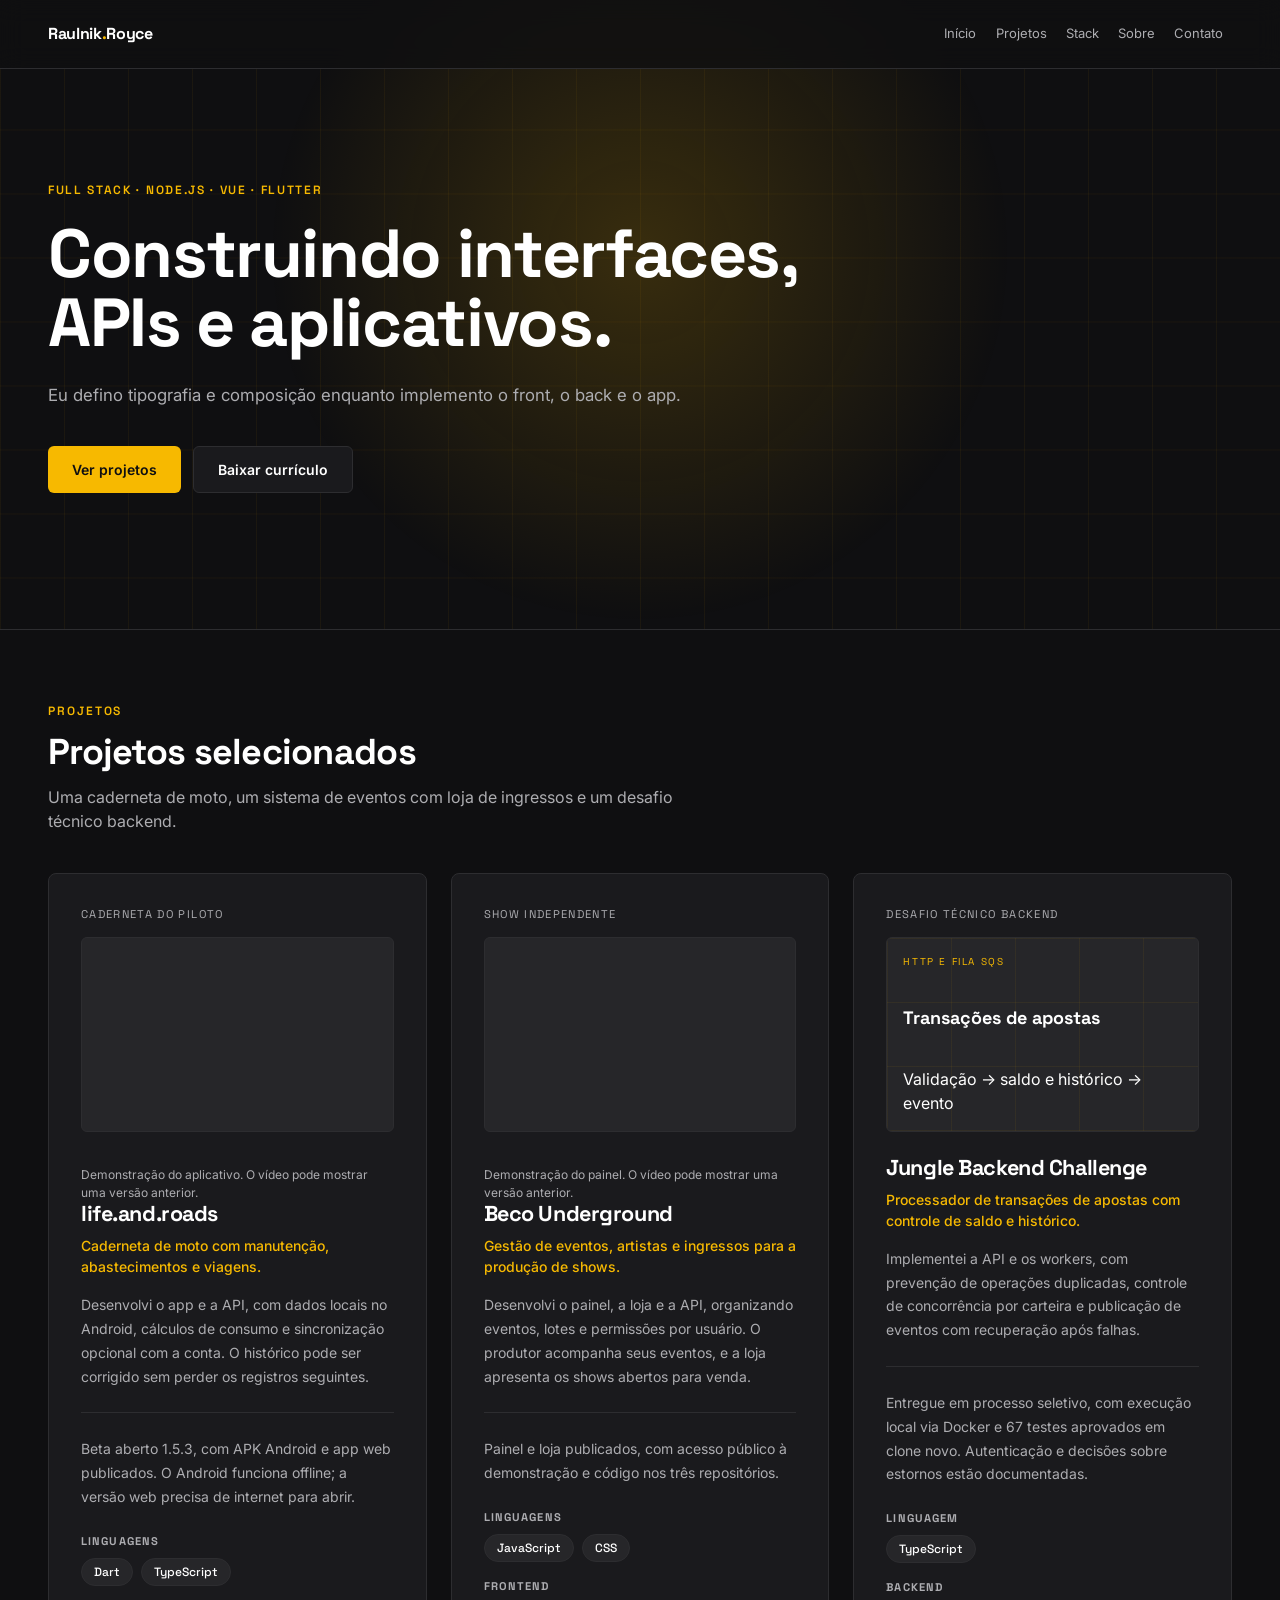
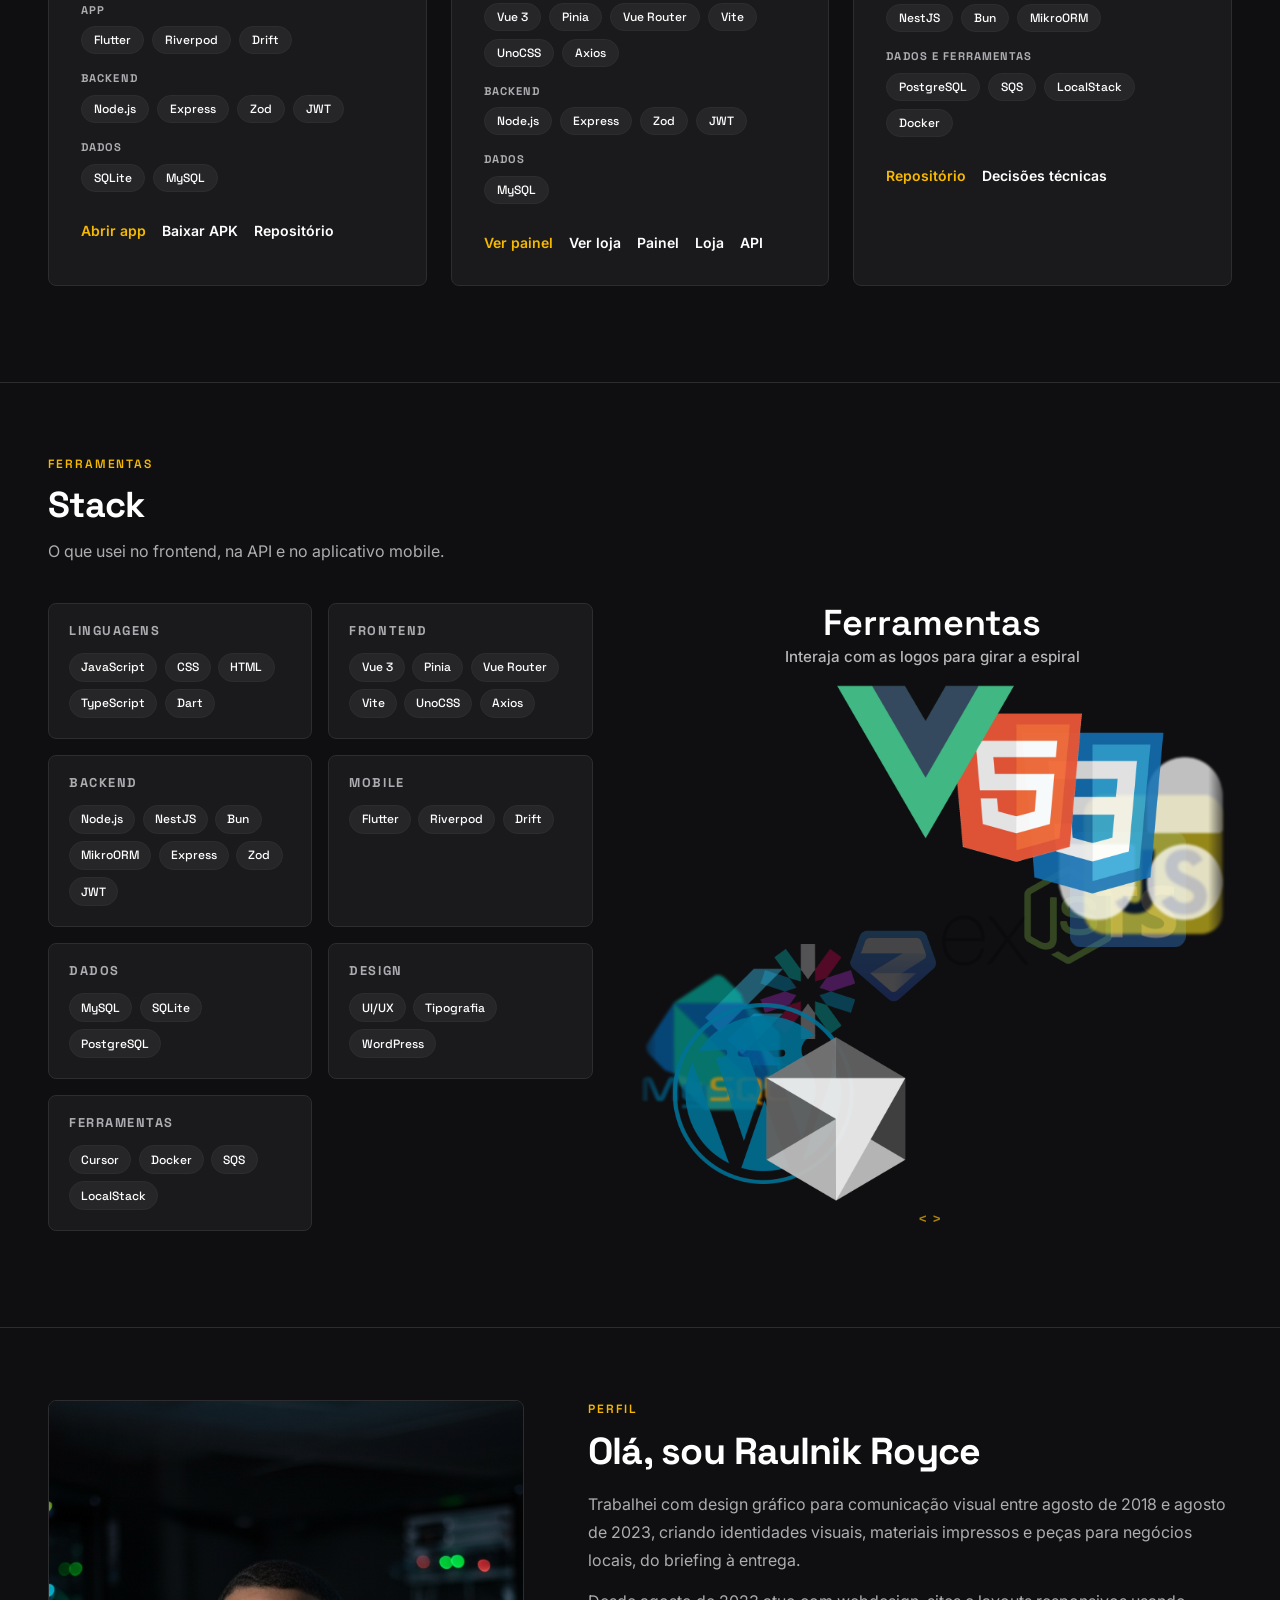
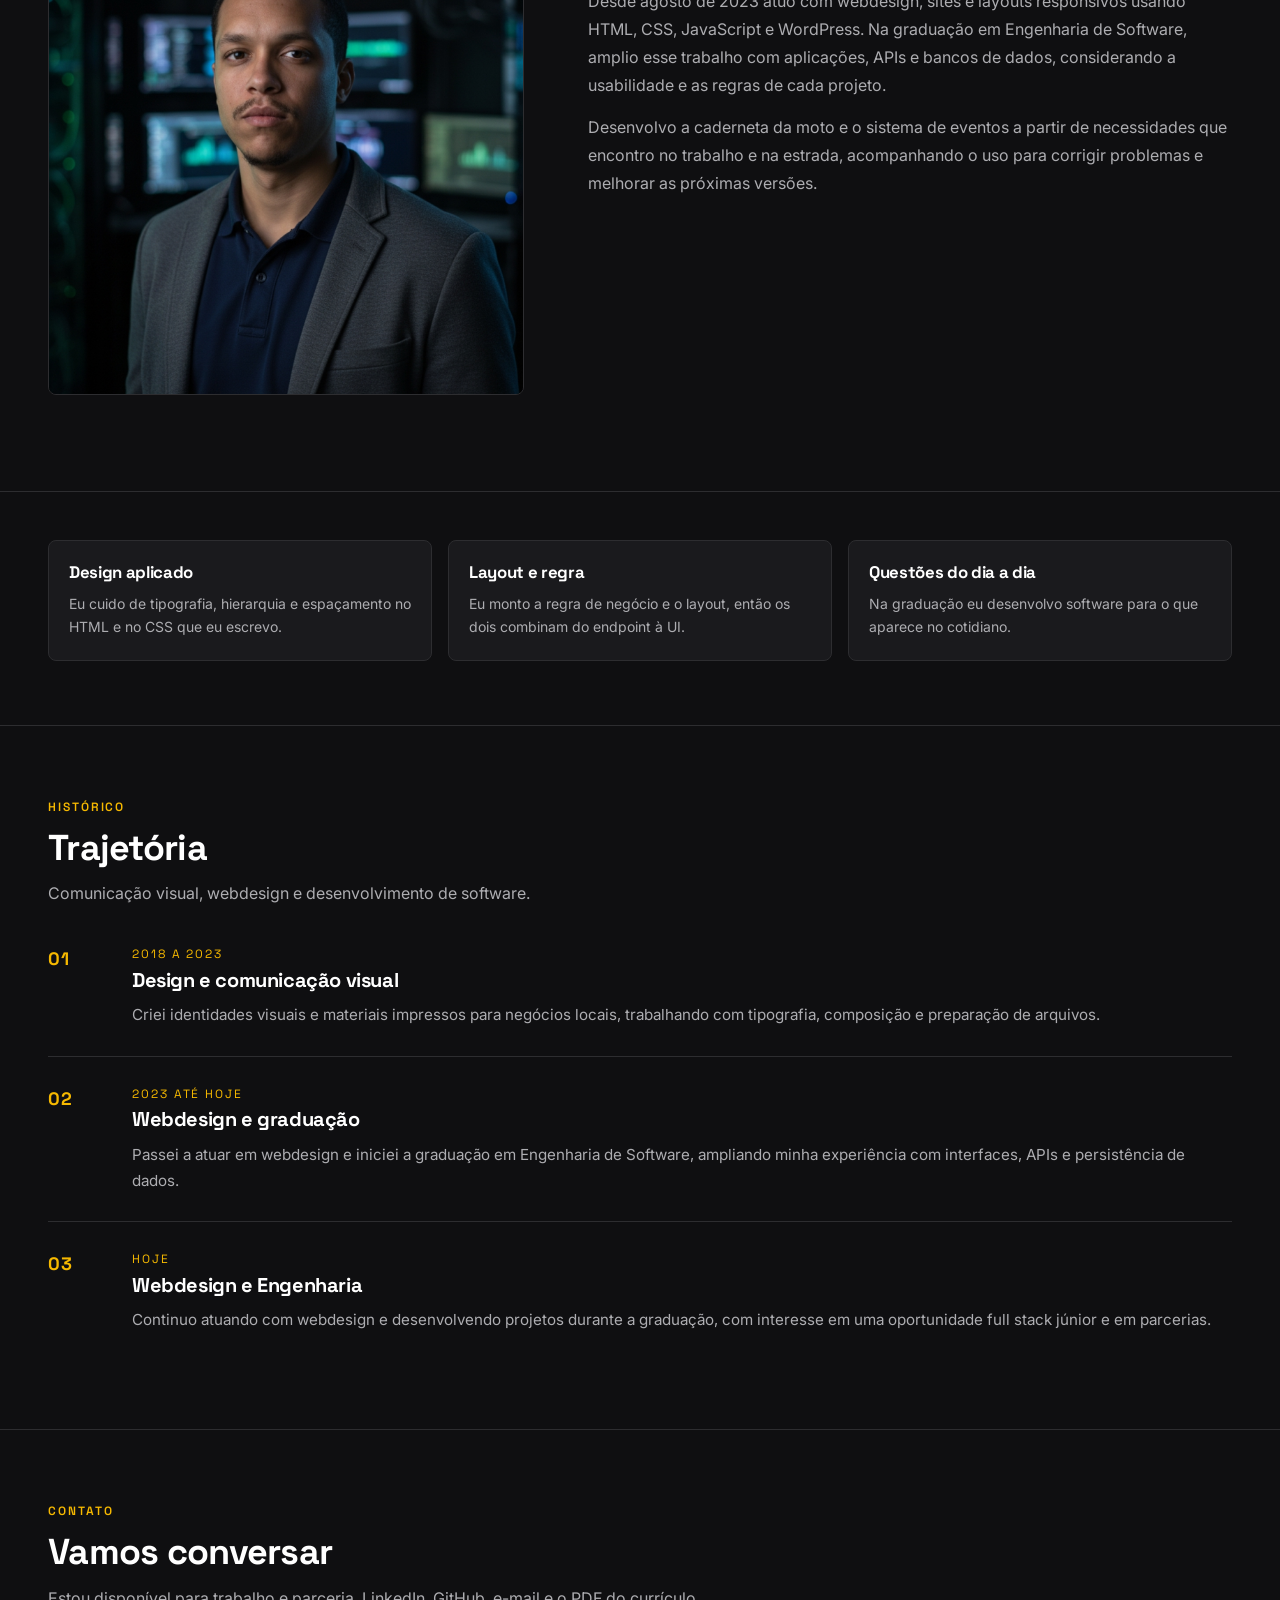
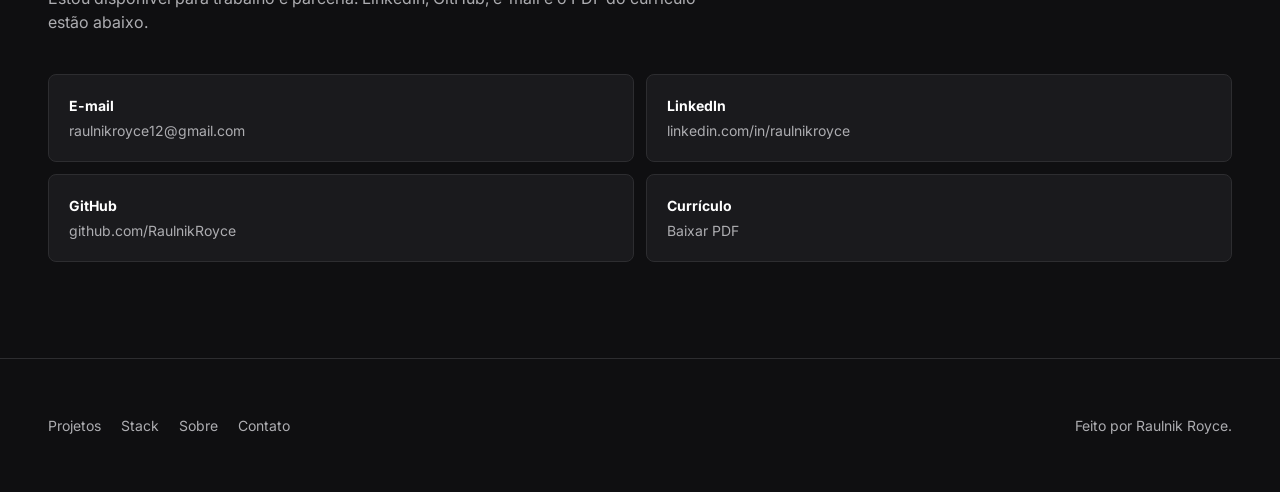
==== commit 04d301e2: "feat: inclui desafio Jungle no portfolio" ====
--- a/index.html
+++ b/index.html
@@ -101,8 +101,8 @@
       <section class="l-section" id="projetos">
         <div class="l-wrap">
           <p class="c-kicker-label">Projetos</p>
-          <h2>Três projetos no ar</h2>
-          <p class="c-section-lead">Uma caderneta de moto, um sistema de eventos com loja de ingressos e este portfólio.</p>
+          <h2>Projetos selecionados</h2>
+          <p class="c-section-lead">Uma caderneta de moto, um sistema de eventos com loja de ingressos e um desafio técnico backend.</p>
           <div class="l-projects">
             <article class="c-card">
               <p class="c-card__kicker">Caderneta do piloto</p>
@@ -250,37 +250,42 @@
             </article>
 
             <article class="c-card">
-              <p class="c-card__kicker">Landing pessoal</p>
+              <p class="c-card__kicker">Desafio técnico backend</p>
               <div class="c-shot">
-                <img
-                  src="assets/img/web-portfolio.png"
-                  alt="Hero do portfólio de Raulnik Royce"
-                  width="1280"
-                  height="800"
-                />
-              </div>
-              <h3>web-portfolio</h3>
-              <p class="c-card__tagline">Interface responsiva para apresentar meus projetos e minha trajetória.</p>
-              <p class="c-card__body">Implementei a página com HTML semântico, CSS e JavaScript, incluindo navegação mobile e uma espiral interativa de tecnologias.</p>
+                <div class="c-shot__grid" aria-hidden="true"></div>
+                <div class="c-shot__body">
+                  <span class="c-shot__label">HTTP e fila SQS</span>
+                  <p class="c-shot__name">Transações de apostas</p>
+                  <p>Validação → saldo e histórico → evento</p>
+                </div>
+              </div>
+              <h3>Jungle Backend Challenge</h3>
+              <p class="c-card__tagline">Processador de transações de apostas com controle de saldo e histórico.</p>
+              <p class="c-card__body">
+                Implementei a API e os workers, com prevenção de operações duplicadas, controle de
+                concorrência por carteira e publicação de eventos com recuperação após falhas.
+              </p>
               <div class="c-meta">
-                <p>
-                  <span>Publicado no Vercel, com código público e sem etapa de build.</span>
-                </p>
+                <p><span>Entregue em processo seletivo, com execução local via Docker e 67 testes aprovados
+                  em clone novo. Autenticação e decisões sobre estornos estão documentadas.</span></p>
               </div>
               <div class="c-tech-layers">
                 <div class="c-tech-layer">
-                  <h4 class="c-tech-layer__title">Linguagens</h4>
-                  <ul class="c-tags">
-                    <li>HTML</li>
-                    <li>CSS</li>
-                    <li>JavaScript</li>
-                  </ul>
+                  <h4 class="c-tech-layer__title">Linguagem</h4>
+                  <ul class="c-tags"><li>TypeScript</li></ul>
+                </div>
+                <div class="c-tech-layer">
+                  <h4 class="c-tech-layer__title">Backend</h4>
+                  <ul class="c-tags"><li>NestJS</li><li>Bun</li><li>MikroORM</li></ul>
+                </div>
+                <div class="c-tech-layer">
+                  <h4 class="c-tech-layer__title">Dados e ferramentas</h4>
+                  <ul class="c-tags"><li>PostgreSQL</li><li>SQS</li><li>LocalStack</li><li>Docker</li></ul>
                 </div>
               </div>
               <div class="c-links">
-                <a href="https://github.com/RaulnikRoyce/web-portfolio" target="_blank" rel="noreferrer noopener"
-                  >Repositório</a
-                >
+                <a href="https://github.com/RaulnikRoyce/jungle-backend-challenge" target="_blank" rel="noreferrer noopener">Repositório</a>
+                <a href="https://github.com/RaulnikRoyce/jungle-backend-challenge/blob/main/ARCHITECTURE.md" target="_blank" rel="noreferrer noopener">Decisões técnicas</a>
               </div>
             </article>
           </div>
@@ -319,6 +324,9 @@
                 <h3>Backend</h3>
                 <ul class="c-chips">
                   <li>Node.js</li>
+                  <li>NestJS</li>
+                  <li>Bun</li>
+                  <li>MikroORM</li>
                   <li>Express</li>
                   <li>Zod</li>
                   <li>JWT</li>
@@ -334,7 +342,7 @@
               </article>
               <article class="c-stack-group">
                 <h3>Dados</h3>
-                <ul class="c-chips"><li>MySQL</li><li>SQLite</li></ul>
+                <ul class="c-chips"><li>MySQL</li><li>SQLite</li><li>PostgreSQL</li></ul>
               </article>
               <article class="c-stack-group">
                 <h3>Design</h3>
@@ -348,6 +356,9 @@
                 <h3>Ferramentas</h3>
                 <ul class="c-chips">
                   <li>Cursor</li>
+                  <li>Docker</li>
+                  <li>SQS</li>
+                  <li>LocalStack</li>
                 </ul>
               </article>
             </div>
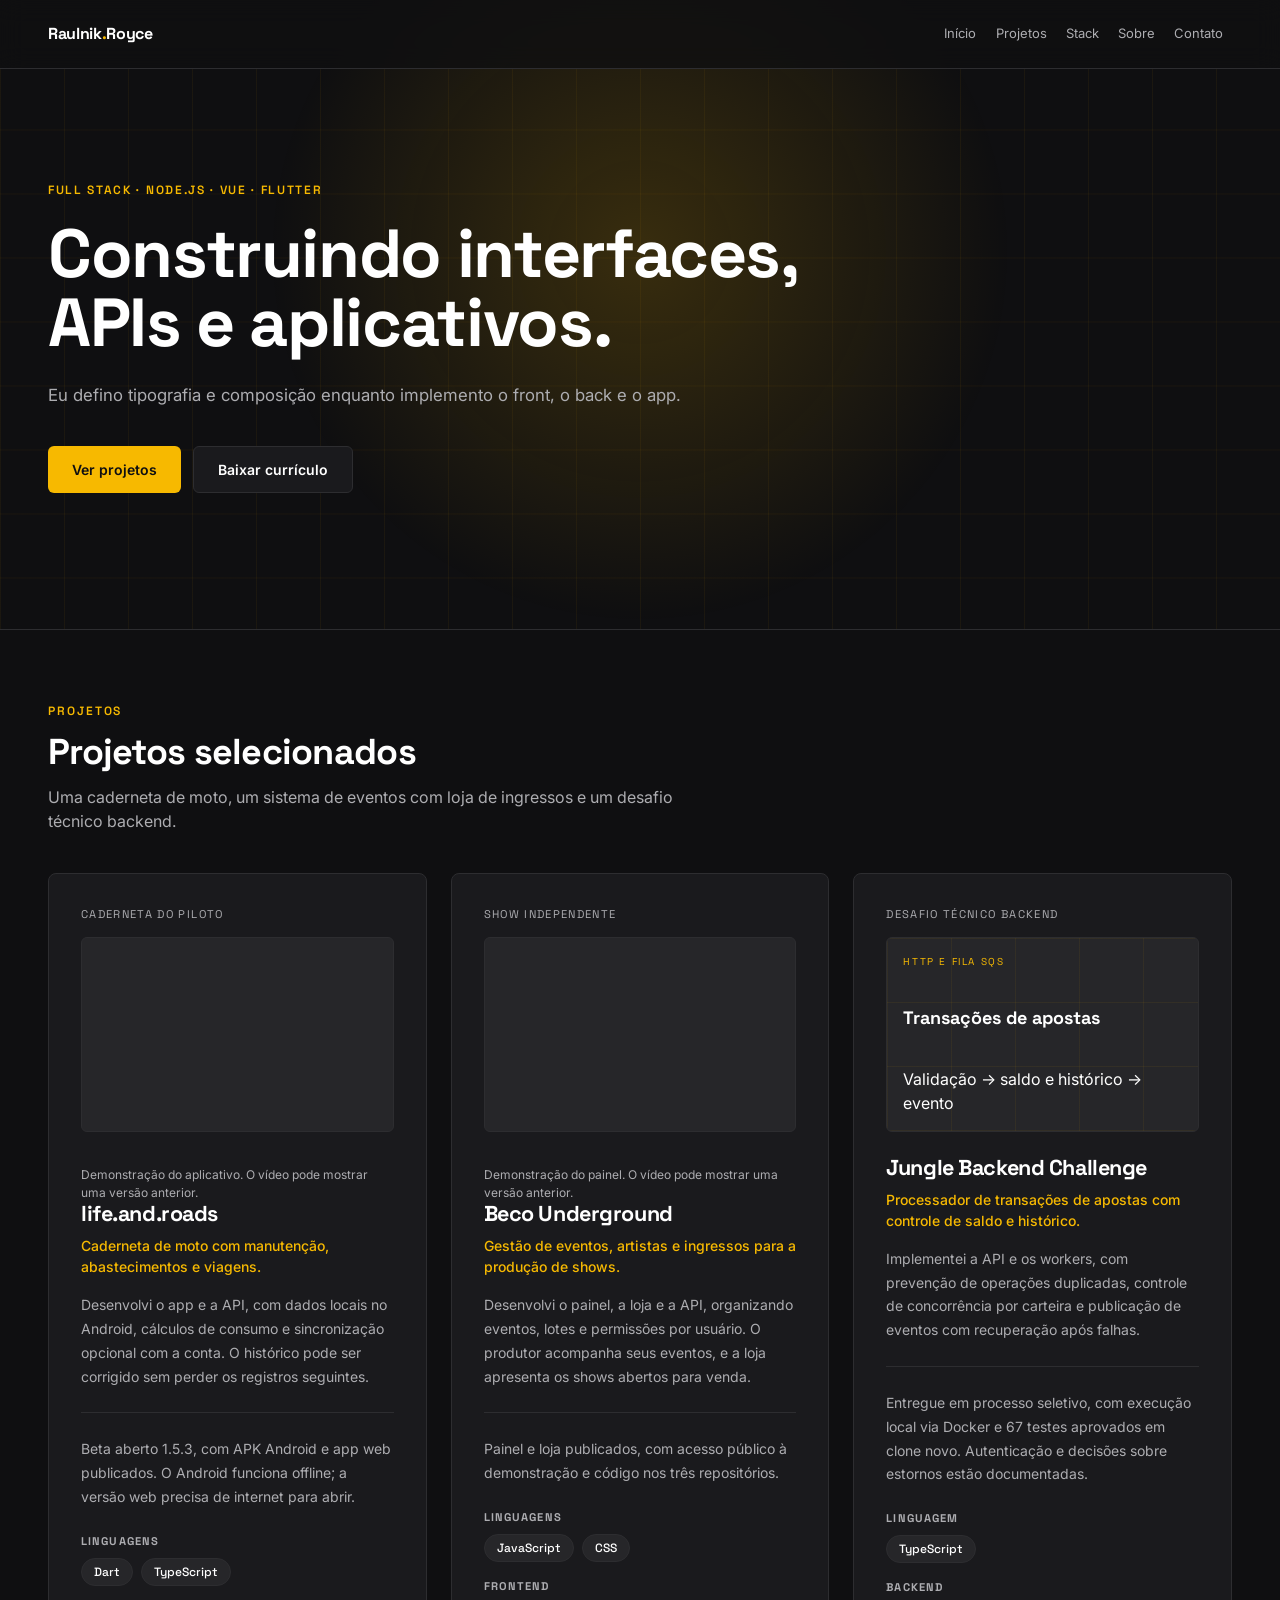
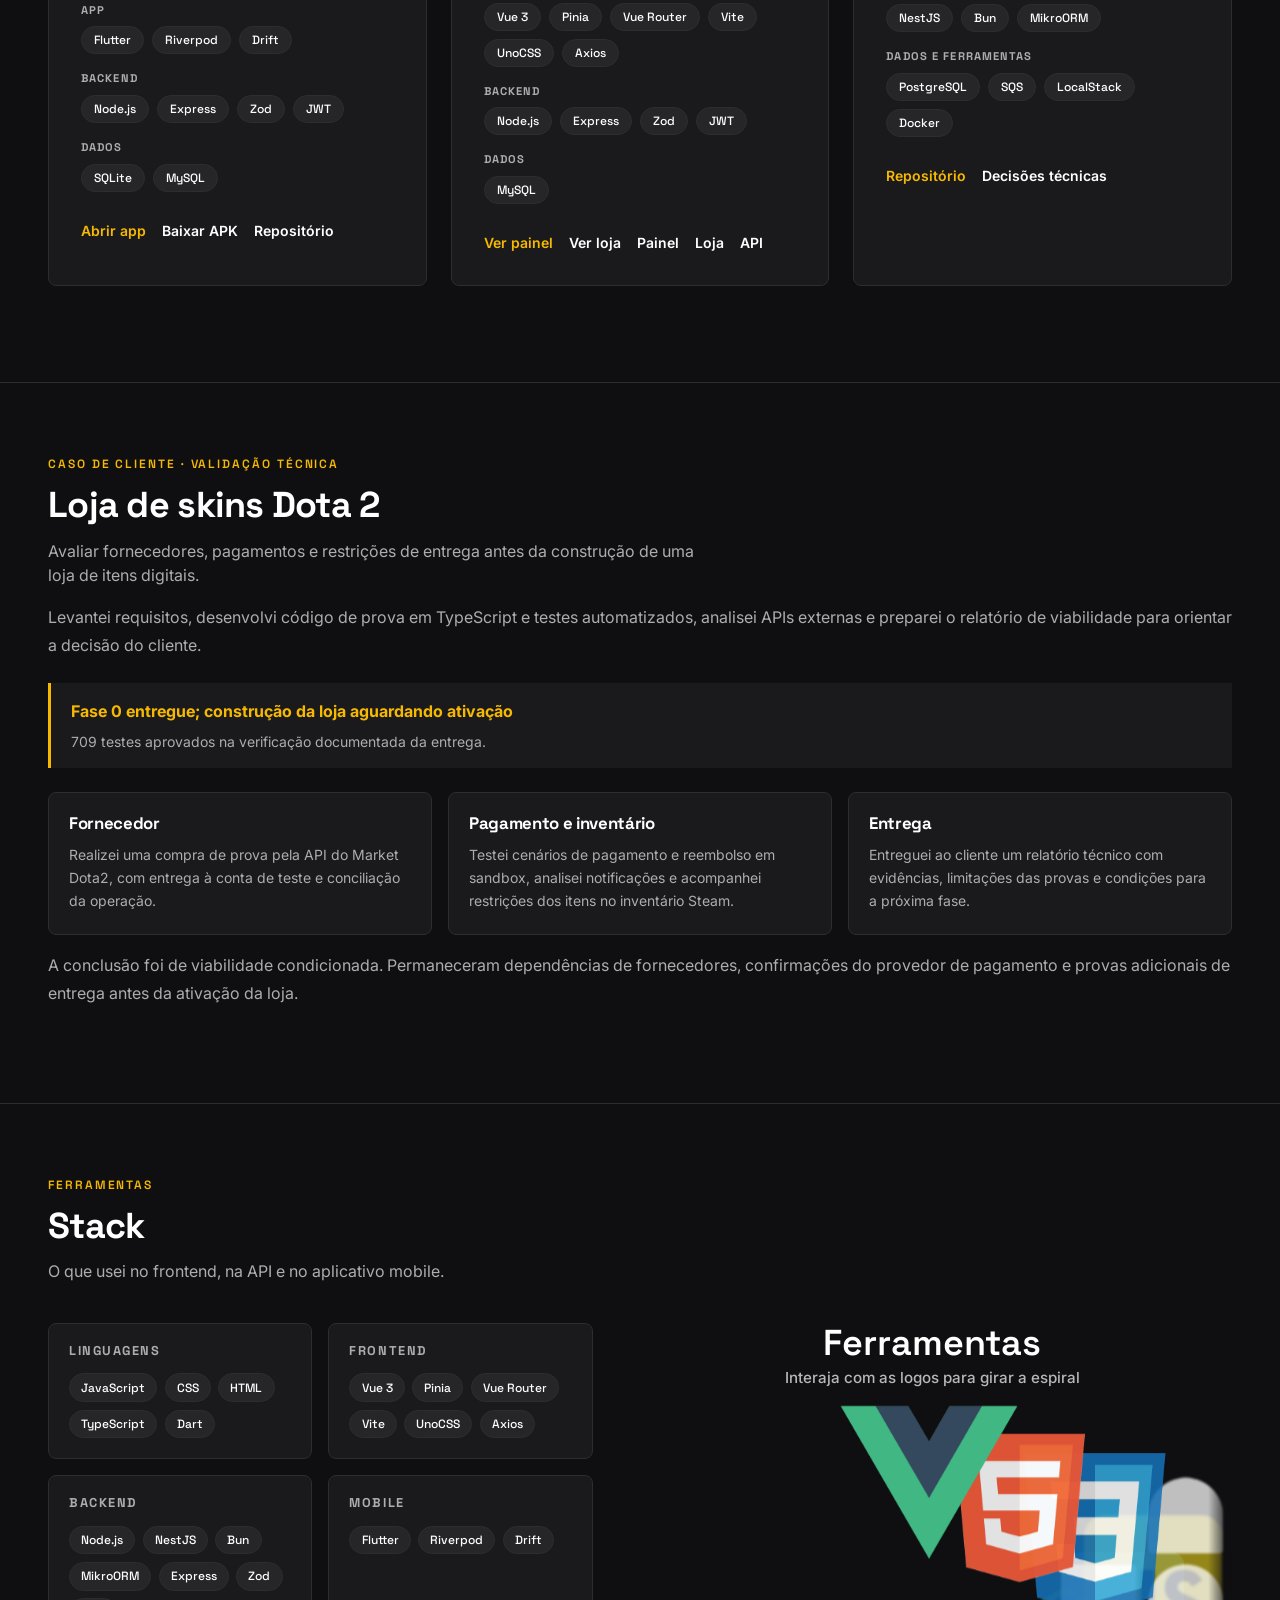
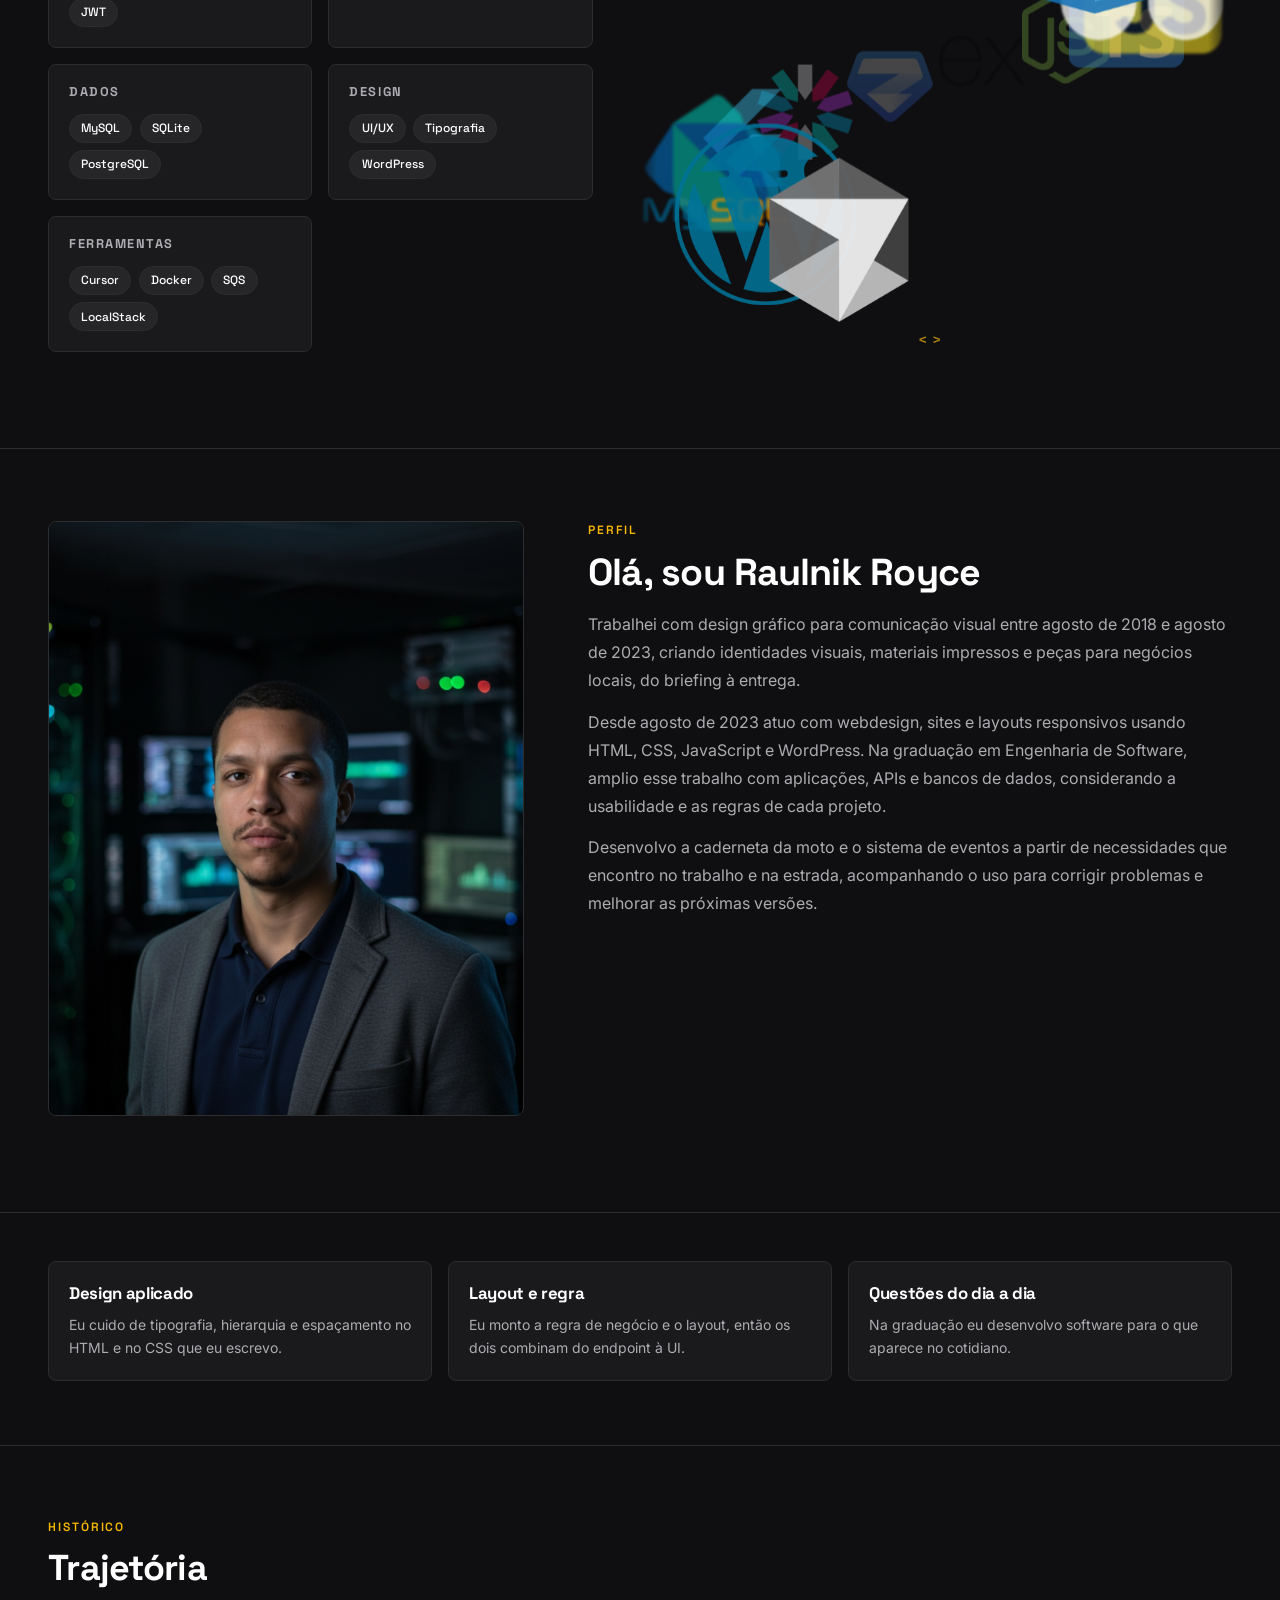
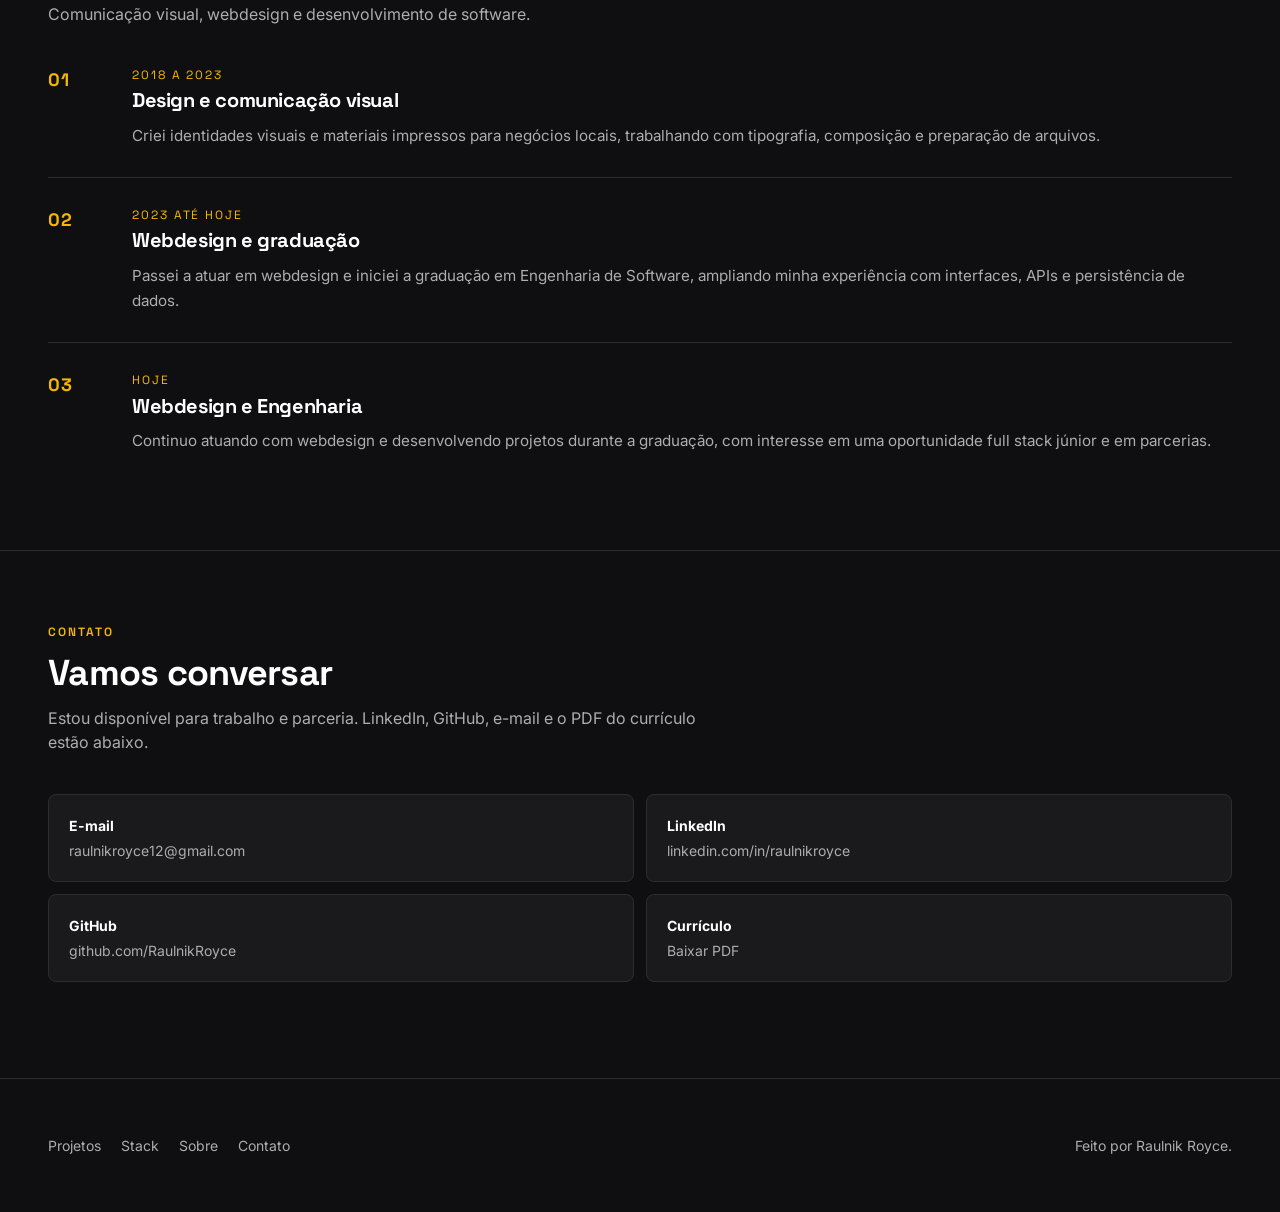
==== commit 5d3953a9: "feat: adiciona caso Dota 2 e atualiza curriculo" ====
--- a/index.html
+++ b/index.html
@@ -34,7 +34,7 @@
     />
     <link rel="stylesheet" href="assets/css/tokens.css" />
     <link rel="stylesheet" href="assets/css/base.css" />
-    <link rel="stylesheet" href="assets/css/layout.css" />
+    <link rel="stylesheet" href="assets/css/layout.css?v=dota2-case" />
     <link rel="stylesheet" href="assets/css/components.css" />
     <script src="assets/js/main.js" defer></script>
     <script src="assets/js/kit.js" defer></script>
@@ -93,7 +93,7 @@
           </p>
           <div class="c-actions">
             <a class="c-btn c-btn--primary" href="#projetos">Ver projetos</a>
-            <a class="c-btn c-btn--ghost" href="assets/docs/curriculo.pdf" download="curriculo-raulnik-royce.pdf">Baixar currículo</a>
+            <a class="c-btn c-btn--ghost" href="assets/docs/Curriculo%20Raulnik%20Royce.pdf" download="Curriculo Raulnik Royce.pdf">Baixar currículo</a>
           </div>
         </div>
       </section>
@@ -289,6 +289,42 @@
               </div>
             </article>
           </div>
+        </div>
+      </section>
+
+      <section class="l-section" id="caso-dota2" aria-labelledby="titulo-caso-dota2">
+        <div class="l-wrap">
+          <p class="c-kicker-label">Caso de cliente · Validação técnica</p>
+          <h2 id="titulo-caso-dota2">Loja de skins Dota 2</h2>
+          <p class="c-section-lead">
+            Avaliar fornecedores, pagamentos e restrições de entrega antes da construção de uma loja de itens digitais.
+          </p>
+          <p class="c-prose">
+            Levantei requisitos, desenvolvi código de prova em TypeScript e testes automatizados,
+            analisei APIs externas e preparei o relatório de viabilidade para orientar a decisão do cliente.
+          </p>
+          <div class="c-case-status">
+            <p><strong>Fase 0 entregue; construção da loja aguardando ativação</strong></p>
+            <p>709 testes aprovados na verificação documentada da entrega.</p>
+          </div>
+          <div class="l-case-results">
+            <article class="c-pillar">
+              <h3>Fornecedor</h3>
+              <p>Realizei uma compra de prova pela API do Market Dota2, com entrega à conta de teste e conciliação da operação.</p>
+            </article>
+            <article class="c-pillar">
+              <h3>Pagamento e inventário</h3>
+              <p>Testei cenários de pagamento e reembolso em sandbox, analisei notificações e acompanhei restrições dos itens no inventário Steam.</p>
+            </article>
+            <article class="c-pillar">
+              <h3>Entrega</h3>
+              <p>Entreguei ao cliente um relatório técnico com evidências, limitações das provas e condições para a próxima fase.</p>
+            </article>
+          </div>
+          <p class="c-prose">
+            A conclusão foi de viabilidade condicionada. Permaneceram dependências de fornecedores,
+            confirmações do provedor de pagamento e provas adicionais de entrega antes da ativação da loja.
+          </p>
         </div>
       </section>
 
@@ -500,7 +536,7 @@
               </a>
             </li>
             <li>
-              <a class="c-channel" href="assets/docs/curriculo.pdf" download="curriculo-raulnik-royce.pdf">
+              <a class="c-channel" href="assets/docs/Curriculo%20Raulnik%20Royce.pdf" download="Curriculo Raulnik Royce.pdf">
                 <strong>Currículo</strong>
                 <span>Baixar PDF</span>
               </a>
--- a/assets/css/layout.css
+++ b/assets/css/layout.css
@@ -154,3 +154,15 @@
     background-position: 0 0;
   }
 }
+
+.l-case-results {
+  display: grid;
+  gap: 1rem;
+  margin-top: 1.5rem;
+}
+
+@media (min-width: 64rem) {
+  .l-case-results {
+    grid-template-columns: repeat(3, minmax(0, 1fr));
+  }
+}
--- a/assets/css/components.css
+++ b/assets/css/components.css
@@ -879,3 +879,20 @@
     max-width: none;
   }
 }
+
+.c-case-status {
+  margin-top: 1.5rem;
+  padding: 1rem 1.25rem;
+  border-left: 3px solid var(--primary);
+  background: var(--card);
+}
+
+.c-case-status strong {
+  color: var(--primary);
+}
+
+.c-case-status p + p {
+  margin-top: 0.5rem;
+  color: var(--muted);
+  font-size: 0.875rem;
+}
